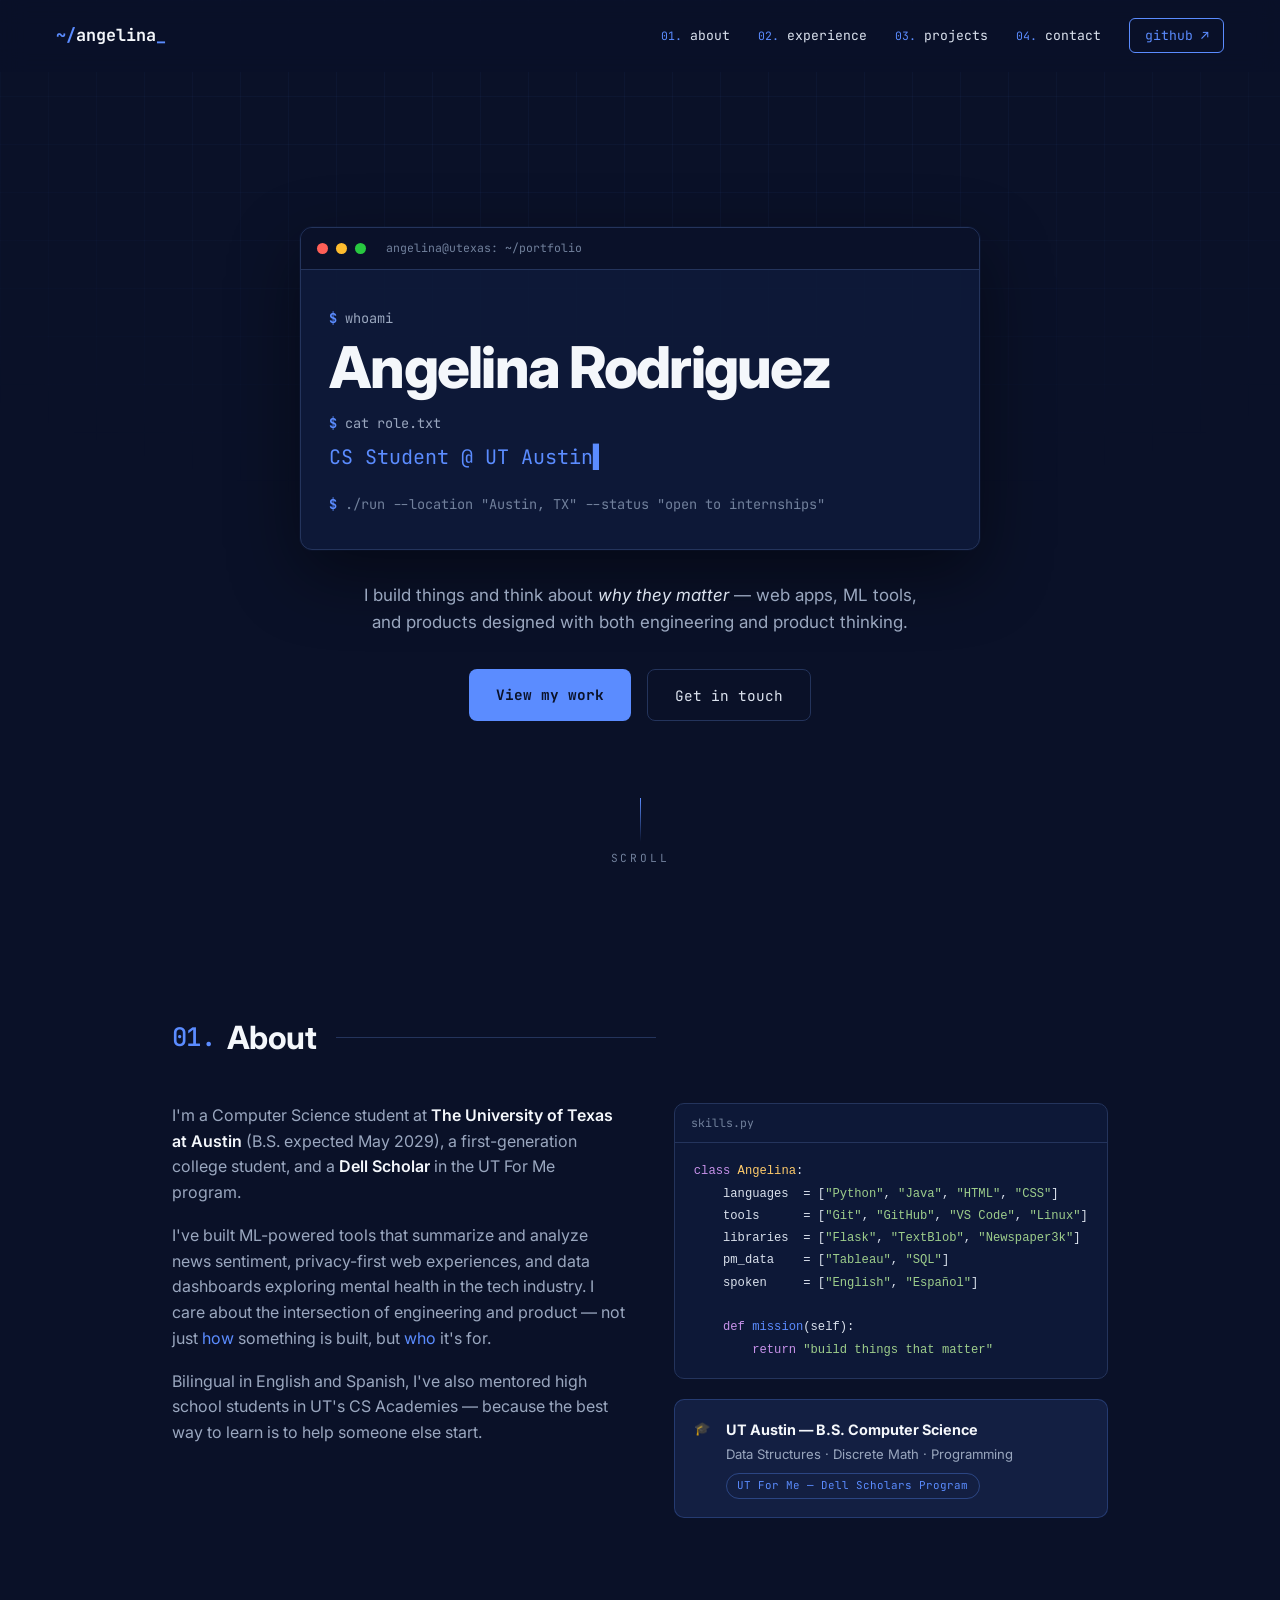
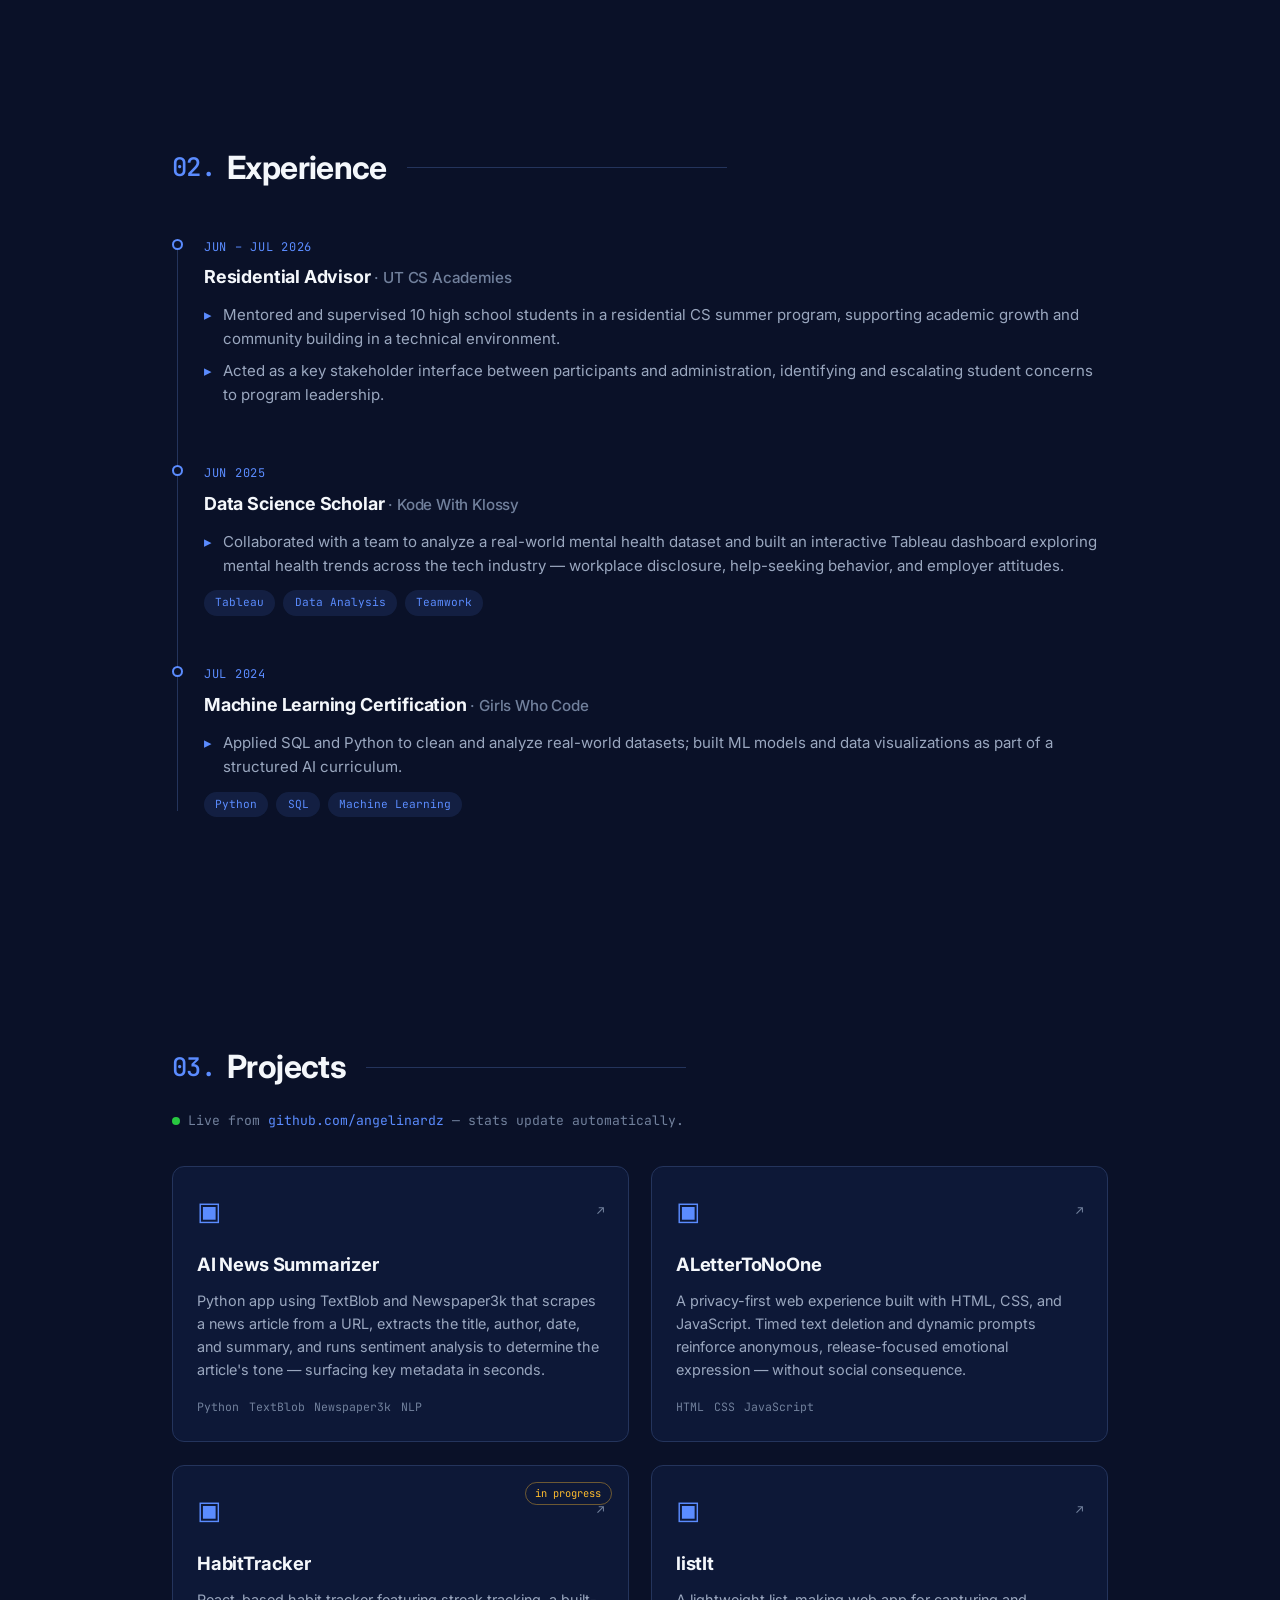
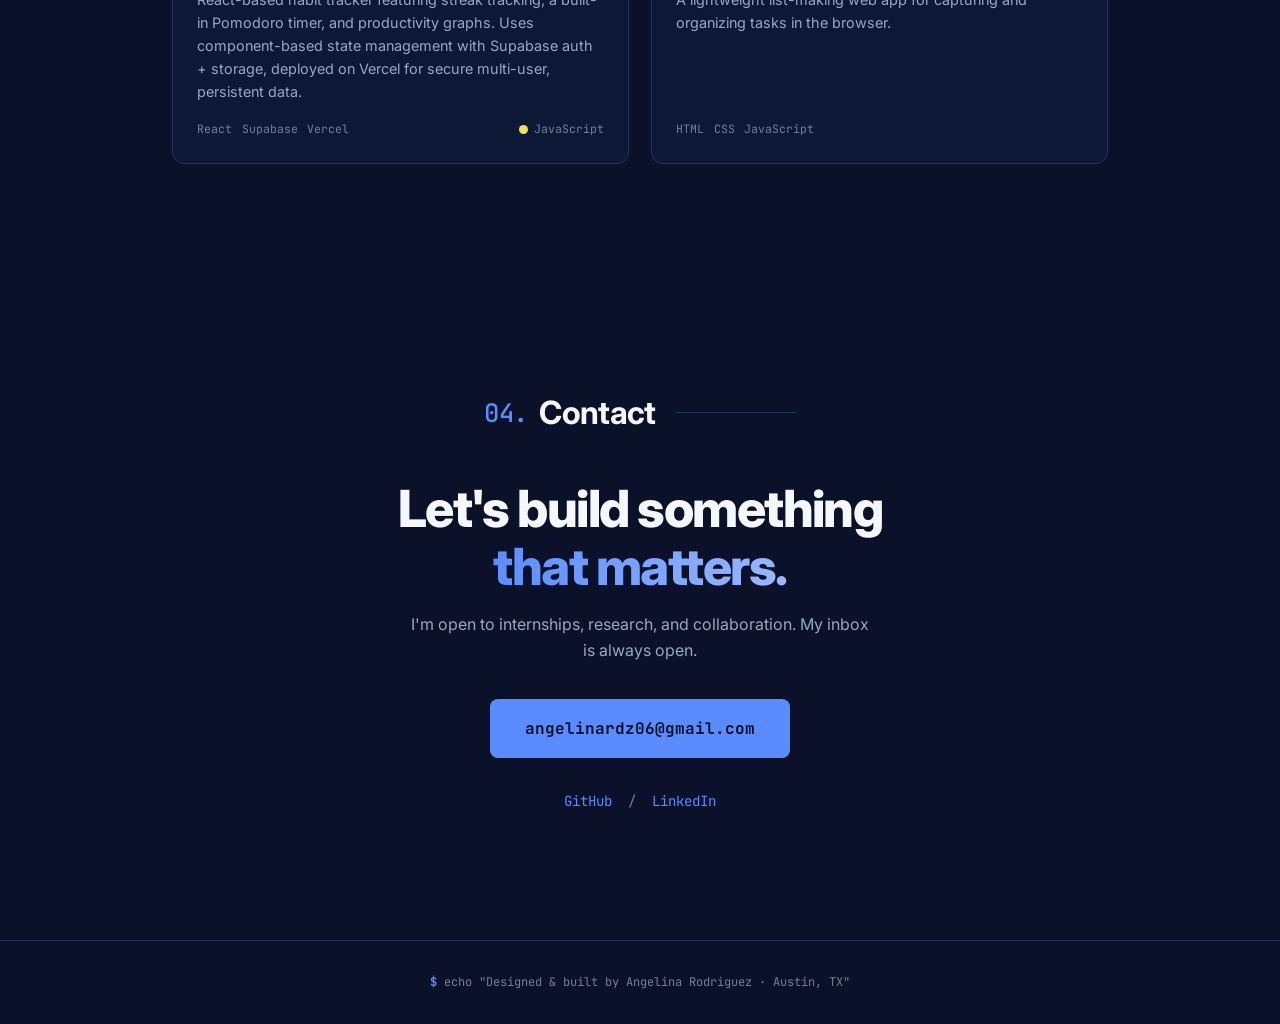
==== index.html @ 2f43e0c1 "first commit: personal portfolio site Co-Authored-By: Claude Fable 5 <noreply@anthropic.com>" ====
<!DOCTYPE html>
<html lang="en">
<head>
  <meta charset="UTF-8" />
  <meta name="viewport" content="width=device-width, initial-scale=1.0" />
  <title>Angelina Rodriguez — Computer Science @ UT Austin</title>
  <meta name="description" content="Portfolio of Angelina Rodriguez, Computer Science student at The University of Texas at Austin. Builder of web apps and ML tools." />
  <link rel="preconnect" href="https://fonts.googleapis.com" />
  <link rel="preconnect" href="https://fonts.gstatic.com" crossorigin />
  <link href="https://fonts.googleapis.com/css2?family=Inter:wght@400;500;600;700;800&family=JetBrains+Mono:ital,wght@0,400;0,500;0,700;1,400&display=swap" rel="stylesheet" />
  <link rel="stylesheet" href="styles.css" />
</head>
<body>
  <div class="grid-bg" aria-hidden="true"></div>
  <div class="cursor-glow" aria-hidden="true"></div>

  <!-- ============ NAV ============ -->
  <header class="nav" id="nav">
    <a class="nav__logo" href="#top">
      <span class="nav__prompt">~/</span>angelina<span class="nav__cursor">_</span>
    </a>
    <nav class="nav__links" aria-label="Main navigation">
      <a href="#about"><span class="nav__num">01.</span> about</a>
      <a href="#experience"><span class="nav__num">02.</span> experience</a>
      <a href="#projects"><span class="nav__num">03.</span> projects</a>
      <a href="#contact"><span class="nav__num">04.</span> contact</a>
      <a class="nav__resume" href="https://github.com/angelinardz" target="_blank" rel="noopener">github ↗</a>
    </nav>
  </header>

  <main id="top">
    <!-- ============ HERO ============ -->
    <section class="hero">
      <div class="hero__terminal reveal">
        <div class="terminal__bar">
          <span class="dot dot--r"></span><span class="dot dot--y"></span><span class="dot dot--g"></span>
          <span class="terminal__title">angelina@utexas: ~/portfolio</span>
        </div>
        <div class="terminal__body">
          <p class="terminal__line"><span class="t-prompt">$</span> whoami</p>
          <h1 class="hero__name">Angelina Rodriguez</h1>
          <p class="terminal__line"><span class="t-prompt">$</span> cat role.txt</p>
          <p class="hero__role"><span id="typewriter"></span><span class="type-caret">▌</span></p>
          <p class="terminal__line terminal__line--dim"><span class="t-prompt">$</span> ./run --location "Austin, TX" --status "open to internships"</p>
        </div>
      </div>

      <p class="hero__tagline reveal">
        I build things and think about <em>why they matter</em> — web apps, ML tools,
        and products designed with both engineering and product thinking.
      </p>

      <div class="hero__cta reveal">
        <a class="btn btn--primary magnetic" href="#projects">View my work</a>
        <a class="btn btn--ghost magnetic" href="mailto:angelinardz06@gmail.com">Get in touch</a>
      </div>

      <a class="hero__scroll" href="#about" aria-label="Scroll to about section">
        <span class="hero__scroll-line"></span>
        <span class="hero__scroll-text">scroll</span>
      </a>
    </section>

    <!-- ============ ABOUT ============ -->
    <section class="section" id="about">
      <h2 class="section__title reveal"><span class="section__num">01.</span> About</h2>
      <div class="about">
        <div class="about__text reveal">
          <p>
            I'm a Computer Science student at <strong>The University of Texas at Austin</strong>
            (B.S. expected May 2029), a first-generation college student, and a
            <strong>Dell Scholar</strong> in the UT For Me program.
          </p>
          <p>
            I've built ML-powered tools that summarize and analyze news sentiment, privacy-first
            web experiences, and data dashboards exploring mental health in the tech industry.
            I care about the intersection of engineering and product — not just <em>how</em>
            something is built, but <em>who</em> it's for.
          </p>
          <p>
            Bilingual in English and Spanish, I've also mentored high school students in
            UT's CS Academies — because the best way to learn is to help someone else start.
          </p>
        </div>
        <div class="about__panel reveal">
          <div class="code-card">
            <div class="code-card__header">skills.py</div>
            <pre class="code-card__body"><code><span class="c-kw">class</span> <span class="c-cls">Angelina</span>:
    languages  = [<span class="c-str">"Python"</span>, <span class="c-str">"Java"</span>, <span class="c-str">"HTML"</span>, <span class="c-str">"CSS"</span>]
    tools      = [<span class="c-str">"Git"</span>, <span class="c-str">"GitHub"</span>, <span class="c-str">"VS Code"</span>, <span class="c-str">"Linux"</span>]
    libraries  = [<span class="c-str">"Flask"</span>, <span class="c-str">"TextBlob"</span>, <span class="c-str">"Newspaper3k"</span>]
    pm_data    = [<span class="c-str">"Tableau"</span>, <span class="c-str">"SQL"</span>]
    spoken     = [<span class="c-str">"English"</span>, <span class="c-str">"Español"</span>]

    <span class="c-kw">def</span> <span class="c-fn">mission</span>(self):
        <span class="c-kw">return</span> <span class="c-str">"build things that matter"</span></code></pre>
          </div>
          <div class="edu-card">
            <span class="edu-card__icon">🎓</span>
            <div>
              <strong>UT Austin — B.S. Computer Science</strong>
              <span>Data Structures · Discrete Math · Programming</span>
              <span class="edu-card__badge">UT For Me — Dell Scholars Program</span>
            </div>
          </div>
        </div>
      </div>
    </section>

    <!-- ============ EXPERIENCE ============ -->
    <section class="section" id="experience">
      <h2 class="section__title reveal"><span class="section__num">02.</span> Experience</h2>
      <div class="timeline">
        <article class="timeline__item reveal">
          <div class="timeline__marker"></div>
          <div class="timeline__content">
            <span class="timeline__date">Jun – Jul 2026</span>
            <h3>Residential Advisor <span class="timeline__org">· UT CS Academies</span></h3>
            <ul>
              <li>Mentored and supervised 10 high school students in a residential CS summer program, supporting academic growth and community building in a technical environment.</li>
              <li>Acted as a key stakeholder interface between participants and administration, identifying and escalating student concerns to program leadership.</li>
            </ul>
          </div>
        </article>
        <article class="timeline__item reveal">
          <div class="timeline__marker"></div>
          <div class="timeline__content">
            <span class="timeline__date">Jun 2025</span>
            <h3>Data Science Scholar <span class="timeline__org">· Kode With Klossy</span></h3>
            <ul>
              <li>Collaborated with a team to analyze a real-world mental health dataset and built an interactive Tableau dashboard exploring mental health trends across the tech industry — workplace disclosure, help-seeking behavior, and employer attitudes.</li>
            </ul>
            <div class="timeline__tags"><span>Tableau</span><span>Data Analysis</span><span>Teamwork</span></div>
          </div>
        </article>
        <article class="timeline__item reveal">
          <div class="timeline__marker"></div>
          <div class="timeline__content">
            <span class="timeline__date">Jul 2024</span>
            <h3>Machine Learning Certification <span class="timeline__org">· Girls Who Code</span></h3>
            <ul>
              <li>Applied SQL and Python to clean and analyze real-world datasets; built ML models and data visualizations as part of a structured AI curriculum.</li>
            </ul>
            <div class="timeline__tags"><span>Python</span><span>SQL</span><span>Machine Learning</span></div>
          </div>
        </article>
      </div>
    </section>

    <!-- ============ PROJECTS ============ -->
    <section class="section" id="projects">
      <h2 class="section__title reveal"><span class="section__num">03.</span> Projects</h2>
      <p class="section__sub reveal">
        <span class="live-dot"></span> Live from <a href="https://github.com/angelinardz" target="_blank" rel="noopener">github.com/angelinardz</a> — stats update automatically.
      </p>
      <div class="projects" id="projects-grid">
        <!-- Cards rendered by script.js; static fallback below -->
        <noscript>
          <p>Enable JavaScript to see live GitHub project data, or visit
            <a href="https://github.com/angelinardz">github.com/angelinardz</a>.</p>
        </noscript>
      </div>
    </section>

    <!-- ============ CONTACT ============ -->
    <section class="section section--contact" id="contact">
      <h2 class="section__title reveal"><span class="section__num">04.</span> Contact</h2>
      <div class="contact reveal">
        <p class="contact__big">Let's build something<br /><span class="contact__accent">that matters.</span></p>
        <p class="contact__sub">I'm open to internships, research, and collaboration. My inbox is always open.</p>
        <a class="btn btn--primary btn--lg magnetic" href="mailto:angelinardz06@gmail.com">angelinardz06@gmail.com</a>
        <div class="contact__links">
          <a href="https://github.com/angelinardz" target="_blank" rel="noopener">GitHub</a>
          <span>/</span>
          <a href="https://www.linkedin.com/in/angelinamrodriguez" target="_blank" rel="noopener">LinkedIn</a>
        </div>
      </div>
    </section>
  </main>

  <footer class="footer">
    <p><span class="t-prompt">$</span> echo "Designed & built by Angelina Rodriguez · Austin, TX"</p>
  </footer>

  <script src="script.js"></script>
</body>
</html>
---- styles.css ----
/* ============================================================
   Angelina Rodriguez — Portfolio
   Palette: navy / gray / white, minimalist tech
   ============================================================ */

:root {
  --navy-950: #0a1128;
  --navy-900: #0f1a3a;
  --navy-800: #16234d;
  --navy-700: #1f2f63;
  --navy-line: #24345c;
  --accent: #5b8cff;
  --accent-soft: rgba(91, 140, 255, 0.12);
  --white: #f4f7fb;
  --gray-100: #dbe2ee;
  --gray-400: #9aa7bf;
  --gray-500: #71809c;
  --mono: "JetBrains Mono", ui-monospace, monospace;
  --sans: "Inter", system-ui, -apple-system, sans-serif;
  --ease-out: cubic-bezier(0.22, 1, 0.36, 1);
}

* { margin: 0; padding: 0; box-sizing: border-box; }

html { scroll-behavior: smooth; }

body {
  background: var(--navy-950);
  color: var(--gray-100);
  font-family: var(--sans);
  line-height: 1.6;
  overflow-x: hidden;
}

::selection { background: var(--accent); color: var(--navy-950); }

a { color: var(--accent); text-decoration: none; }
a:hover { text-decoration: underline; text-underline-offset: 3px; }

/* ---------- ambient background ---------- */
.grid-bg {
  position: fixed;
  inset: 0;
  background-image:
    linear-gradient(rgba(91, 140, 255, 0.045) 1px, transparent 1px),
    linear-gradient(90deg, rgba(91, 140, 255, 0.045) 1px, transparent 1px);
  background-size: 48px 48px;
  mask-image: radial-gradient(ellipse 80% 60% at 50% 0%, black 40%, transparent 100%);
  pointer-events: none;
  z-index: 0;
}

.cursor-glow {
  position: fixed;
  width: 500px;
  height: 500px;
  border-radius: 50%;
  background: radial-gradient(circle, rgba(91, 140, 255, 0.08), transparent 65%);
  transform: translate(-50%, -50%);
  pointer-events: none;
  z-index: 1;
  transition: opacity 0.4s;
  opacity: 0;
}

main, .nav, .footer { position: relative; z-index: 2; }

/* ---------- nav ---------- */
.nav {
  position: fixed;
  top: 0; left: 0; right: 0;
  display: flex;
  justify-content: space-between;
  align-items: center;
  padding: 1.1rem clamp(1.25rem, 5vw, 3.5rem);
  background: rgba(10, 17, 40, 0.75);
  backdrop-filter: blur(12px);
  -webkit-backdrop-filter: blur(12px);
  border-bottom: 1px solid transparent;
  transition: border-color 0.3s, transform 0.4s var(--ease-out);
  z-index: 10;
}

.nav--scrolled { border-bottom-color: var(--navy-line); }
.nav--hidden { transform: translateY(-100%); }

.nav__logo {
  font-family: var(--mono);
  font-weight: 700;
  font-size: 1.05rem;
  color: var(--white);
}
.nav__logo:hover { text-decoration: none; }
.nav__prompt { color: var(--accent); }
.nav__cursor { color: var(--accent); animation: blink 1.1s steps(1) infinite; }

@keyframes blink { 50% { opacity: 0; } }

.nav__links {
  display: flex;
  gap: 1.75rem;
  align-items: center;
  font-family: var(--mono);
  font-size: 0.82rem;
}
.nav__links a { color: var(--gray-100); transition: color 0.2s; }
.nav__links a:hover { color: var(--accent); text-decoration: none; }
.nav__num { color: var(--accent); font-size: 0.72rem; }

.nav__resume {
  border: 1px solid var(--accent);
  border-radius: 6px;
  padding: 0.4rem 0.9rem;
  color: var(--accent) !important;
  transition: background 0.2s;
}
.nav__resume:hover { background: var(--accent-soft); }

/* ---------- hero ---------- */
.hero {
  min-height: 100svh;
  display: flex;
  flex-direction: column;
  justify-content: center;
  align-items: center;
  text-align: center;
  padding: 7rem clamp(1.25rem, 5vw, 3rem) 4rem;
  gap: 2rem;
  position: relative;
}

.hero__terminal {
  width: min(680px, 100%);
  background: rgba(15, 26, 58, 0.85);
  border: 1px solid var(--navy-line);
  border-radius: 12px;
  box-shadow: 0 24px 70px rgba(0, 0, 0, 0.45), 0 0 0 1px rgba(91, 140, 255, 0.05);
  text-align: left;
  overflow: hidden;
}

.terminal__bar {
  display: flex;
  align-items: center;
  gap: 0.5rem;
  padding: 0.7rem 1rem;
  background: rgba(10, 17, 40, 0.9);
  border-bottom: 1px solid var(--navy-line);
}
.dot { width: 11px; height: 11px; border-radius: 50%; }
.dot--r { background: #ff5f57; }
.dot--y { background: #febc2e; }
.dot--g { background: #28c840; }
.terminal__title {
  margin-left: 0.75rem;
  font-family: var(--mono);
  font-size: 0.72rem;
  color: var(--gray-500);
}

.terminal__body { padding: 1.5rem 1.75rem 1.75rem; }
.terminal__line {
  font-family: var(--mono);
  font-size: 0.85rem;
  color: var(--gray-400);
  margin: 0.9rem 0 0.35rem;
}
.terminal__line--dim { color: var(--gray-500); margin-top: 1.2rem; }
.t-prompt { color: var(--accent); font-weight: 700; }

.hero__name {
  font-size: clamp(2.2rem, 6vw, 3.6rem);
  font-weight: 800;
  letter-spacing: -0.03em;
  color: var(--white);
  line-height: 1.1;
}

.hero__role {
  font-family: var(--mono);
  font-size: clamp(1rem, 2.5vw, 1.25rem);
  color: var(--accent);
  min-height: 1.7em;
}
.type-caret { animation: blink 0.9s steps(1) infinite; color: var(--accent); }

.hero__tagline {
  max-width: 560px;
  color: var(--gray-400);
  font-size: 1.06rem;
}
.hero__tagline em { color: var(--gray-100); font-style: italic; }

.hero__cta { display: flex; gap: 1rem; flex-wrap: wrap; justify-content: center; }

.btn {
  display: inline-block;
  font-family: var(--mono);
  font-size: 0.9rem;
  padding: 0.85rem 1.7rem;
  border-radius: 8px;
  transition: transform 0.25s var(--ease-out), box-shadow 0.25s, background 0.2s;
  will-change: transform;
}
.btn:hover { text-decoration: none; }

.btn--primary {
  background: var(--accent);
  color: var(--navy-950);
  font-weight: 700;
}
.btn--primary:hover { box-shadow: 0 8px 30px rgba(91, 140, 255, 0.35); }

.btn--ghost {
  border: 1px solid var(--navy-line);
  color: var(--gray-100);
}
.btn--ghost:hover { border-color: var(--accent); color: var(--accent); }

.btn--lg { padding: 1.05rem 2.2rem; font-size: 1rem; }

.hero__scroll {
  position: absolute;
  bottom: 2rem;
  display: flex;
  flex-direction: column;
  align-items: center;
  gap: 0.5rem;
}
.hero__scroll:hover { text-decoration: none; }
.hero__scroll-line {
  width: 1px;
  height: 44px;
  background: linear-gradient(var(--accent), transparent);
  animation: scrollPulse 2s var(--ease-out) infinite;
}
.hero__scroll-text {
  font-family: var(--mono);
  font-size: 0.7rem;
  color: var(--gray-500);
  letter-spacing: 0.25em;
  text-transform: uppercase;
}

@keyframes scrollPulse {
  0% { transform: scaleY(0); transform-origin: top; }
  50% { transform: scaleY(1); transform-origin: top; }
  51% { transform-origin: bottom; }
  100% { transform: scaleY(0); transform-origin: bottom; }
}

/* ---------- sections ---------- */
.section {
  max-width: 1000px;
  margin: 0 auto;
  padding: clamp(4rem, 10vw, 7rem) clamp(1.25rem, 5vw, 2rem);
}

.section__title {
  display: flex;
  align-items: center;
  gap: 0.75rem;
  font-size: clamp(1.5rem, 4vw, 2rem);
  font-weight: 700;
  color: var(--white);
  letter-spacing: -0.02em;
  margin-bottom: 2.5rem;
  white-space: nowrap;
}
.section__num {
  font-family: var(--mono);
  font-size: 0.8em;
  font-weight: 500;
  color: var(--accent);
}
.section__title::after {
  content: "";
  height: 1px;
  width: 100%;
  max-width: 320px;
  background: var(--navy-line);
  margin-left: 0.5rem;
}

.section__sub {
  font-family: var(--mono);
  font-size: 0.82rem;
  color: var(--gray-500);
  margin: -1.4rem 0 2.2rem;
  display: flex;
  align-items: center;
  gap: 0.5rem;
}

.live-dot {
  width: 8px; height: 8px;
  border-radius: 50%;
  background: #28c840;
  box-shadow: 0 0 0 0 rgba(40, 200, 64, 0.5);
  animation: ping 2s infinite;
}
@keyframes ping {
  0% { box-shadow: 0 0 0 0 rgba(40, 200, 64, 0.45); }
  70% { box-shadow: 0 0 0 9px rgba(40, 200, 64, 0); }
  100% { box-shadow: 0 0 0 0 rgba(40, 200, 64, 0); }
}

/* ---------- about ---------- */
.about {
  display: grid;
  grid-template-columns: 1.1fr 1fr;
  gap: 3rem;
  align-items: start;
}

.about__text p { margin-bottom: 1.1rem; color: var(--gray-400); }
.about__text strong { color: var(--white); font-weight: 600; }
.about__text em { color: var(--accent); font-style: normal; }

.code-card {
  background: rgba(15, 26, 58, 0.85);
  border: 1px solid var(--navy-line);
  border-radius: 10px;
  overflow: hidden;
  transition: transform 0.4s var(--ease-out), border-color 0.3s;
}
.code-card:hover { transform: translateY(-4px); border-color: rgba(91, 140, 255, 0.4); }

.code-card__header {
  font-family: var(--mono);
  font-size: 0.72rem;
  color: var(--gray-500);
  padding: 0.6rem 1rem;
  border-bottom: 1px solid var(--navy-line);
}
.code-card__body {
  padding: 1.1rem 1.2rem;
  font-family: var(--mono);
  font-size: 0.76rem;
  line-height: 1.75;
  color: var(--gray-100);
  overflow-x: auto;
}
.c-kw { color: #c792ea; }
.c-cls { color: #ffcb6b; }
.c-fn { color: var(--accent); }
.c-str { color: #9ece8c; }

.edu-card {
  margin-top: 1.25rem;
  display: flex;
  gap: 1rem;
  align-items: flex-start;
  background: var(--accent-soft);
  border: 1px solid rgba(91, 140, 255, 0.25);
  border-radius: 10px;
  padding: 1.1rem 1.2rem;
  font-size: 0.9rem;
}
.edu-card__icon { font-size: 1.4rem; }
.edu-card strong { display: block; color: var(--white); margin-bottom: 0.2rem; }
.edu-card span { display: block; color: var(--gray-400); font-size: 0.82rem; }
.edu-card__badge {
  display: inline-block !important;
  margin-top: 0.5rem;
  font-family: var(--mono);
  font-size: 0.68rem !important;
  color: var(--accent) !important;
  border: 1px solid rgba(91, 140, 255, 0.35);
  border-radius: 99px;
  padding: 0.2rem 0.65rem;
}

/* ---------- timeline ---------- */
.timeline {
  position: relative;
  padding-left: 2rem;
}
.timeline::before {
  content: "";
  position: absolute;
  left: 5px;
  top: 6px;
  bottom: 6px;
  width: 1px;
  background: var(--navy-line);
}

.timeline__item { position: relative; padding-bottom: 2.75rem; }
.timeline__item:last-child { padding-bottom: 0; }

.timeline__marker {
  position: absolute;
  left: -2rem;
  top: 6px;
  width: 11px;
  height: 11px;
  border-radius: 50%;
  background: var(--navy-950);
  border: 2px solid var(--accent);
  transition: box-shadow 0.3s;
}
.timeline__item:hover .timeline__marker {
  box-shadow: 0 0 0 5px var(--accent-soft);
}

.timeline__date {
  font-family: var(--mono);
  font-size: 0.75rem;
  color: var(--accent);
  letter-spacing: 0.06em;
  text-transform: uppercase;
}
.timeline__content h3 {
  color: var(--white);
  font-size: 1.12rem;
  margin: 0.3rem 0 0.7rem;
  letter-spacing: -0.01em;
}
.timeline__org { color: var(--gray-500); font-weight: 500; font-size: 0.95rem; }

.timeline__content ul { list-style: none; }
.timeline__content li {
  color: var(--gray-400);
  font-size: 0.94rem;
  padding-left: 1.2rem;
  position: relative;
  margin-bottom: 0.5rem;
}
.timeline__content li::before {
  content: "▸";
  position: absolute;
  left: 0;
  color: var(--accent);
}

.timeline__tags { display: flex; gap: 0.5rem; flex-wrap: wrap; margin-top: 0.8rem; }
.timeline__tags span {
  font-family: var(--mono);
  font-size: 0.7rem;
  color: var(--accent);
  background: var(--accent-soft);
  border-radius: 99px;
  padding: 0.25rem 0.7rem;
}

/* ---------- projects ---------- */
.projects {
  display: grid;
  grid-template-columns: repeat(auto-fill, minmax(300px, 1fr));
  gap: 1.4rem;
}

.project-card {
  display: flex;
  flex-direction: column;
  background: rgba(15, 26, 58, 0.85);
  border: 1px solid var(--navy-line);
  border-radius: 12px;
  padding: 1.5rem;
  color: inherit;
  transition: border-color 0.3s, box-shadow 0.3s;
  transform-style: preserve-3d;
  will-change: transform;
  position: relative;
}
.project-card:hover {
  text-decoration: none;
  border-color: rgba(91, 140, 255, 0.5);
  box-shadow: 0 18px 45px rgba(0, 0, 0, 0.35);
}

.project-card__top {
  display: flex;
  justify-content: space-between;
  align-items: center;
  margin-bottom: 1.1rem;
}
.project-card__folder { font-size: 1.6rem; color: var(--accent); }
.project-card__links {
  font-family: var(--mono);
  font-size: 0.78rem;
  color: var(--gray-500);
  display: flex;
  gap: 0.9rem;
  align-items: center;
}
.project-card__links .gh-stat { display: inline-flex; gap: 0.3rem; align-items: center; }

.project-card h3 {
  color: var(--white);
  font-size: 1.15rem;
  letter-spacing: -0.01em;
  margin-bottom: 0.6rem;
  transition: color 0.2s;
}
.project-card:hover h3 { color: var(--accent); }

.project-card p {
  color: var(--gray-400);
  font-size: 0.9rem;
  flex-grow: 1;
  margin-bottom: 1.1rem;
}

.project-card__meta {
  display: flex;
  justify-content: space-between;
  align-items: center;
  font-family: var(--mono);
  font-size: 0.72rem;
  color: var(--gray-500);
}
.project-card__tags { display: flex; gap: 0.6rem; flex-wrap: wrap; }
.project-card__lang { display: inline-flex; align-items: center; gap: 0.35rem; }
.lang-dot { width: 9px; height: 9px; border-radius: 50%; display: inline-block; }

.project-card__wip {
  position: absolute;
  top: 1rem;
  right: 1rem;
  font-family: var(--mono);
  font-size: 0.65rem;
  color: #febc2e;
  border: 1px solid rgba(254, 188, 46, 0.4);
  border-radius: 99px;
  padding: 0.15rem 0.6rem;
}

.projects__error {
  grid-column: 1 / -1;
  font-family: var(--mono);
  font-size: 0.85rem;
  color: var(--gray-500);
  border: 1px dashed var(--navy-line);
  border-radius: 10px;
  padding: 2rem;
  text-align: center;
}

/* ---------- contact ---------- */
.section--contact { text-align: center; padding-bottom: 8rem; }
.section--contact .section__title { justify-content: center; }
.section--contact .section__title::after { max-width: 120px; }

.contact__big {
  font-size: clamp(2rem, 6vw, 3.2rem);
  font-weight: 800;
  color: var(--white);
  letter-spacing: -0.03em;
  line-height: 1.15;
  margin-bottom: 1rem;
}
.contact__accent {
  background: linear-gradient(100deg, var(--accent), #9ab8ff);
  -webkit-background-clip: text;
  background-clip: text;
  color: transparent;
}
.contact__sub {
  color: var(--gray-400);
  max-width: 460px;
  margin: 0 auto 2.2rem;
}
.contact__links {
  margin-top: 2rem;
  font-family: var(--mono);
  font-size: 0.88rem;
  display: flex;
  gap: 1rem;
  justify-content: center;
  color: var(--gray-500);
}

/* ---------- footer ---------- */
.footer {
  text-align: center;
  padding: 2rem 1rem 2.5rem;
  font-family: var(--mono);
  font-size: 0.75rem;
  color: var(--gray-500);
  border-top: 1px solid var(--navy-line);
}

/* ---------- reveal animation ---------- */
.reveal {
  opacity: 0;
  transform: translateY(28px);
  transition: opacity 0.7s var(--ease-out), transform 0.7s var(--ease-out);
}
.reveal.is-visible {
  opacity: 1;
  transform: translateY(0);
}

/* ---------- responsive ---------- */
@media (max-width: 820px) {
  .nav__links a:not(.nav__resume) { display: none; }
  .about { grid-template-columns: 1fr; }
  .section__title::after { max-width: 120px; }
}

@media (prefers-reduced-motion: reduce) {
  html { scroll-behavior: auto; }
  .reveal { opacity: 1; transform: none; transition: none; }
  .nav__cursor, .type-caret, .hero__scroll-line, .live-dot { animation: none; }
  .project-card, .btn { transition: none; }
}
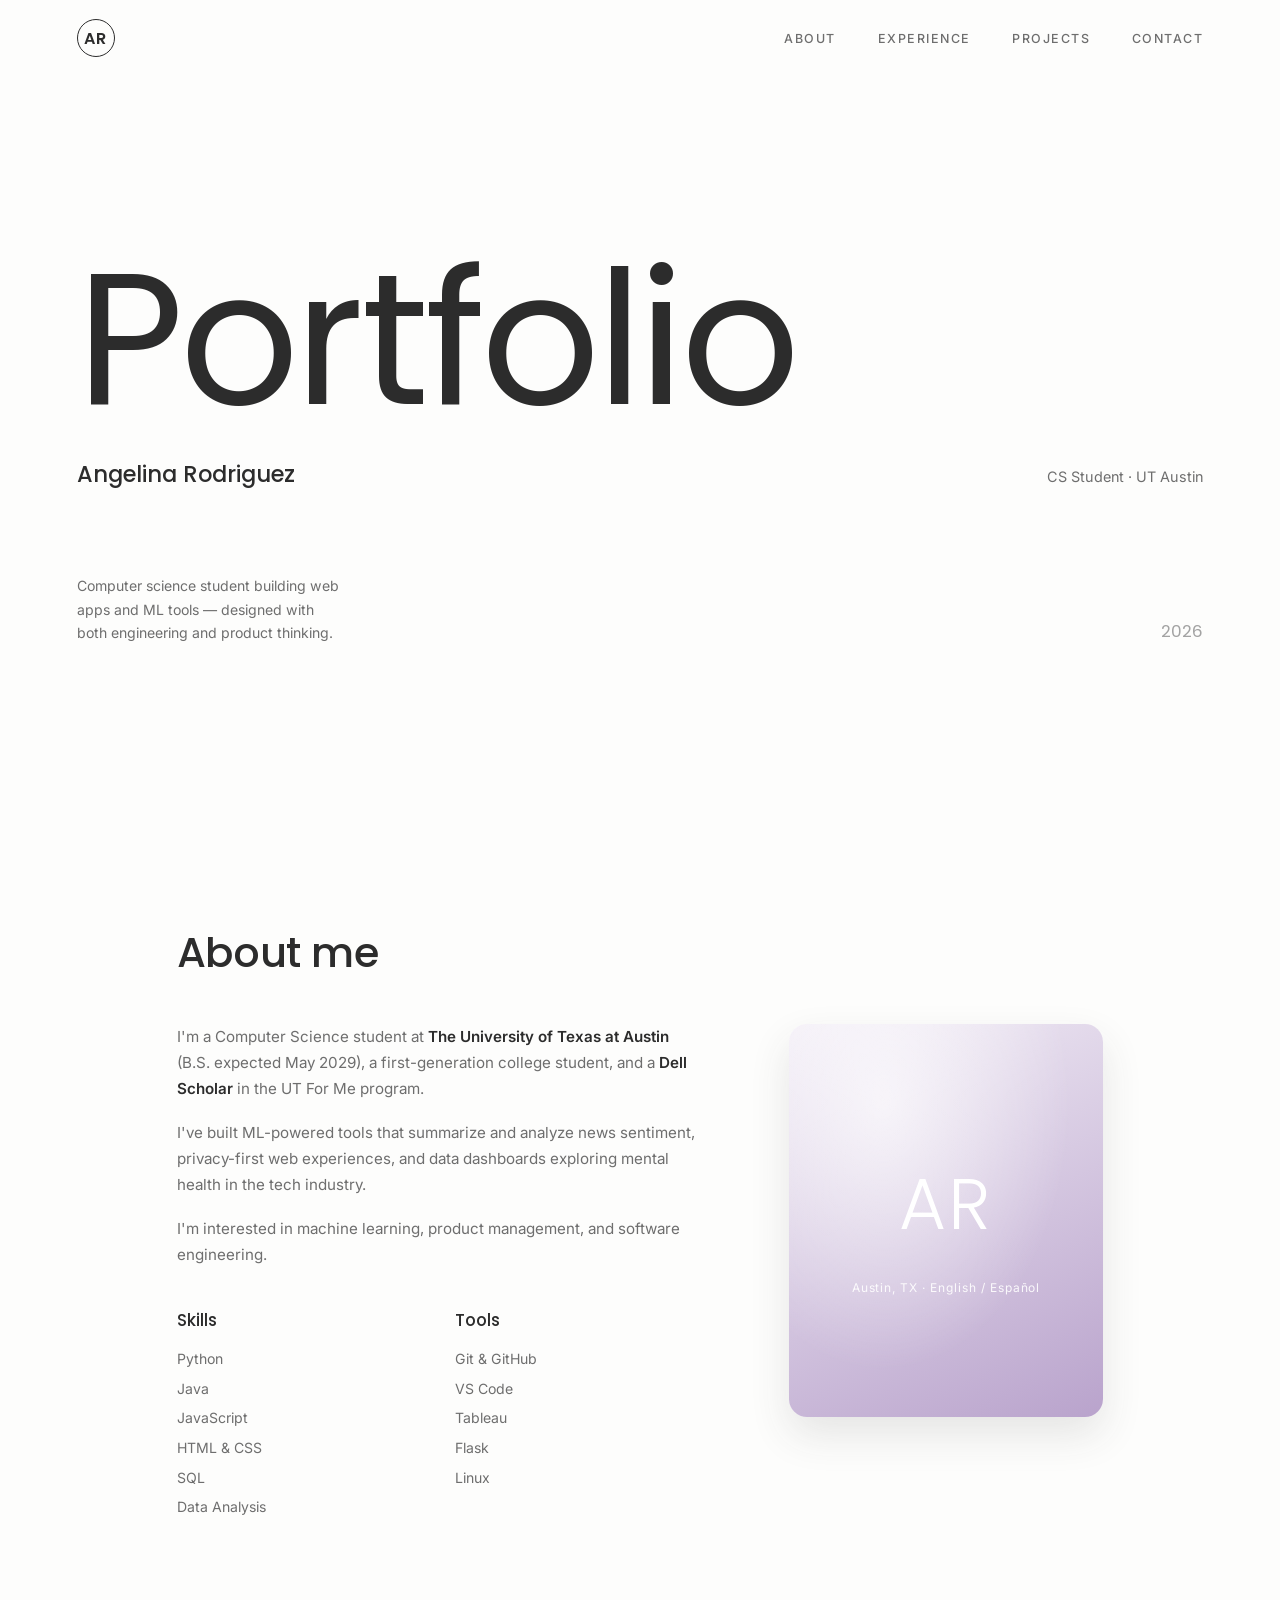
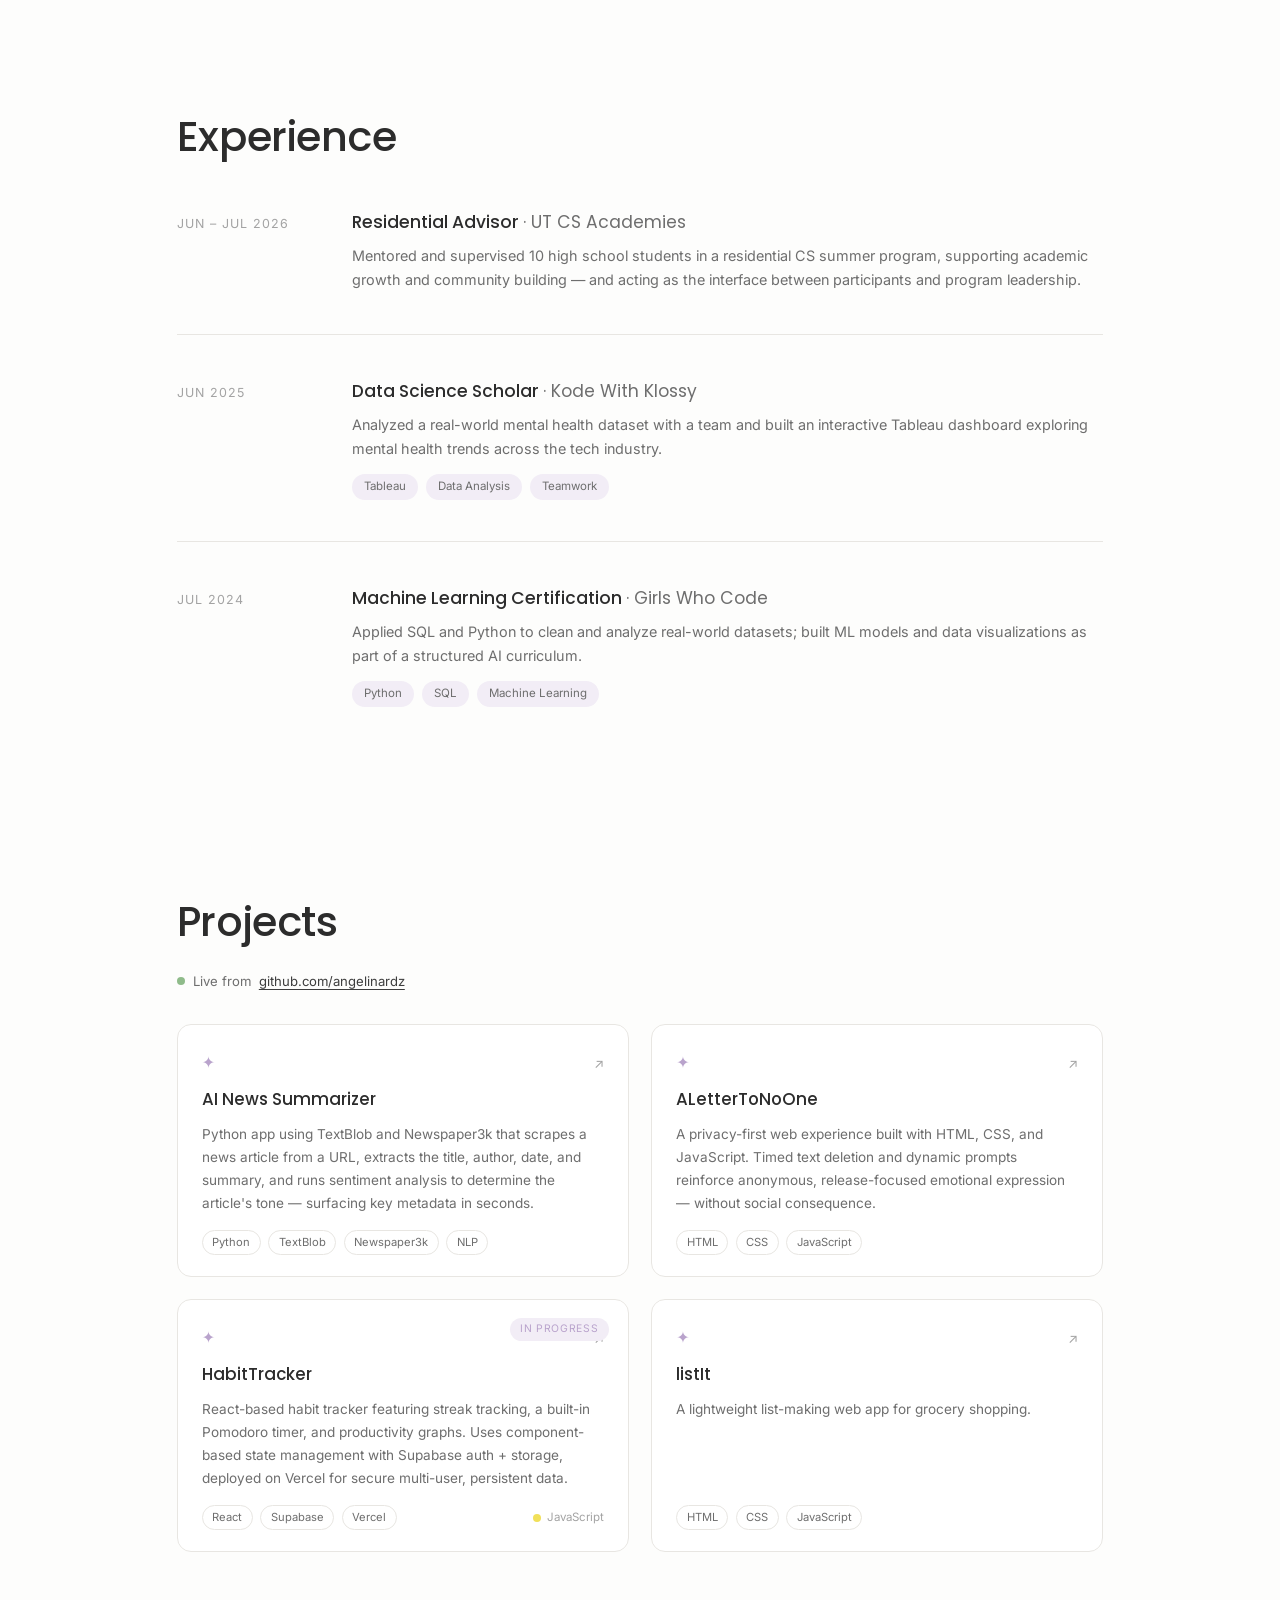
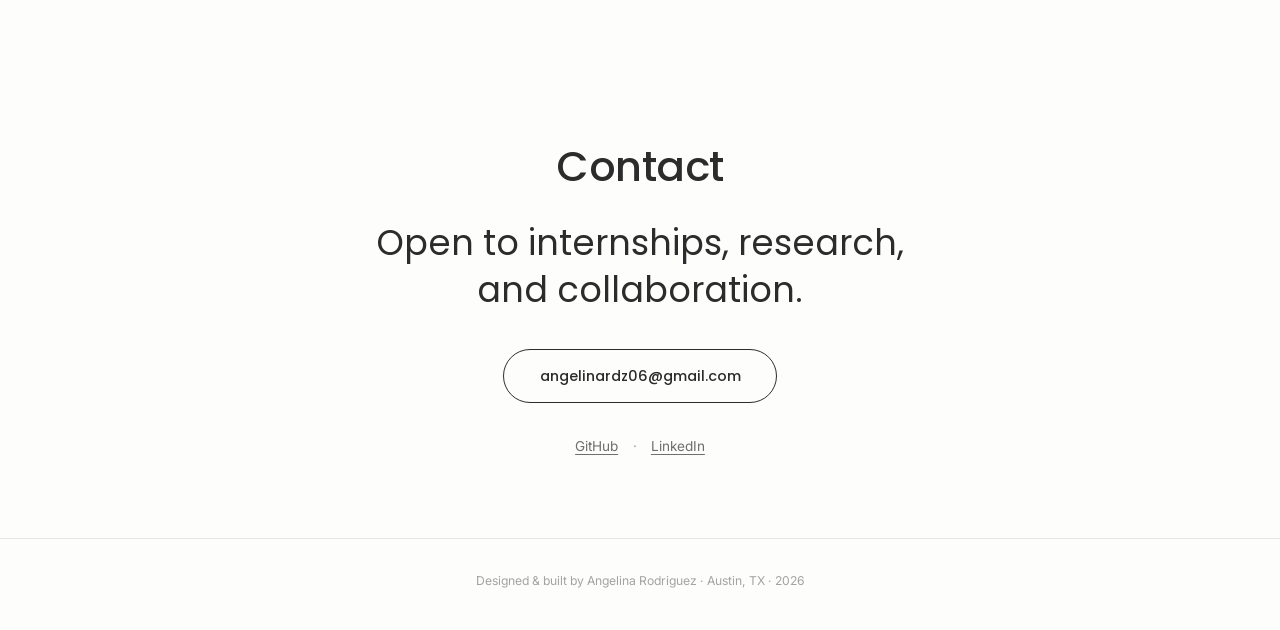
==== commit 54076144: "Redesign to minimal editorial style (white/warm-gray/lilac palette) Co-Authored-By: Claude Sonnet 5 " ====
--- a/index.html
+++ b/index.html
@@ -3,105 +3,82 @@
 <head>
   <meta charset="UTF-8" />
   <meta name="viewport" content="width=device-width, initial-scale=1.0" />
-  <title>Angelina Rodriguez — Computer Science @ UT Austin</title>
+  <title>Angelina Rodriguez — Portfolio</title>
   <meta name="description" content="Portfolio of Angelina Rodriguez, Computer Science student at The University of Texas at Austin. Builder of web apps and ML tools." />
   <link rel="preconnect" href="https://fonts.googleapis.com" />
   <link rel="preconnect" href="https://fonts.gstatic.com" crossorigin />
-  <link href="https://fonts.googleapis.com/css2?family=Inter:wght@400;500;600;700;800&family=JetBrains+Mono:ital,wght@0,400;0,500;0,700;1,400&display=swap" rel="stylesheet" />
+  <link href="https://fonts.googleapis.com/css2?family=Poppins:wght@300;400;500;600&family=Inter:wght@400;500;600&display=swap" rel="stylesheet" />
   <link rel="stylesheet" href="styles.css" />
 </head>
 <body>
-  <div class="grid-bg" aria-hidden="true"></div>
-  <div class="cursor-glow" aria-hidden="true"></div>
 
   <!-- ============ NAV ============ -->
   <header class="nav" id="nav">
-    <a class="nav__logo" href="#top">
-      <span class="nav__prompt">~/</span>angelina<span class="nav__cursor">_</span>
-    </a>
+    <a class="nav__logo" href="#top">AR</a>
     <nav class="nav__links" aria-label="Main navigation">
-      <a href="#about"><span class="nav__num">01.</span> about</a>
-      <a href="#experience"><span class="nav__num">02.</span> experience</a>
-      <a href="#projects"><span class="nav__num">03.</span> projects</a>
-      <a href="#contact"><span class="nav__num">04.</span> contact</a>
-      <a class="nav__resume" href="https://github.com/angelinardz" target="_blank" rel="noopener">github ↗</a>
+      <a href="#about">About</a>
+      <a href="#experience">Experience</a>
+      <a href="#projects">Projects</a>
+      <a href="#contact">Contact</a>
     </nav>
   </header>
 
   <main id="top">
     <!-- ============ HERO ============ -->
     <section class="hero">
-      <div class="hero__terminal reveal">
-        <div class="terminal__bar">
-          <span class="dot dot--r"></span><span class="dot dot--y"></span><span class="dot dot--g"></span>
-          <span class="terminal__title">angelina@utexas: ~/portfolio</span>
-        </div>
-        <div class="terminal__body">
-          <p class="terminal__line"><span class="t-prompt">$</span> whoami</p>
-          <h1 class="hero__name">Angelina Rodriguez</h1>
-          <p class="terminal__line"><span class="t-prompt">$</span> cat role.txt</p>
-          <p class="hero__role"><span id="typewriter"></span><span class="type-caret">▌</span></p>
-          <p class="terminal__line terminal__line--dim"><span class="t-prompt">$</span> ./run --location "Austin, TX" --status "open to internships"</p>
-        </div>
+      <h1 class="hero__word reveal">Portfolio</h1>
+      <div class="hero__meta reveal">
+        <span class="hero__name">Angelina Rodriguez</span>
+        <span class="hero__role">CS Student · UT Austin</span>
       </div>
-
-      <p class="hero__tagline reveal">
-        I build things and think about <em>why they matter</em> — web apps, ML tools,
-        and products designed with both engineering and product thinking.
-      </p>
-
-      <div class="hero__cta reveal">
-        <a class="btn btn--primary magnetic" href="#projects">View my work</a>
-        <a class="btn btn--ghost magnetic" href="mailto:angelinardz06@gmail.com">Get in touch</a>
+      <div class="hero__bottom reveal">
+        <p class="hero__bio">
+          Computer science student building web apps and
+          ML tools — designed with both engineering
+          and product thinking.
+        </p>
+        <span class="hero__year">2026</span>
       </div>
-
-      <a class="hero__scroll" href="#about" aria-label="Scroll to about section">
-        <span class="hero__scroll-line"></span>
-        <span class="hero__scroll-text">scroll</span>
-      </a>
     </section>
 
     <!-- ============ ABOUT ============ -->
     <section class="section" id="about">
-      <h2 class="section__title reveal"><span class="section__num">01.</span> About</h2>
-      <div class="about">
-        <div class="about__text reveal">
-          <p>
-            I'm a Computer Science student at <strong>The University of Texas at Austin</strong>
-            (B.S. expected May 2029), a first-generation college student, and a
-            <strong>Dell Scholar</strong> in the UT For Me program.
-          </p>
-          <p>
-            I've built ML-powered tools that summarize and analyze news sentiment, privacy-first
-            web experiences, and data dashboards exploring mental health in the tech industry.
-            I care about the intersection of engineering and product — not just <em>how</em>
-            something is built, but <em>who</em> it's for.
-          </p>
-          <p>
-            Bilingual in English and Spanish, I've also mentored high school students in
-            UT's CS Academies — because the best way to learn is to help someone else start.
-          </p>
+      <h2 class="section__title reveal">About me</h2>
+      <div class="about-cols">
+        <div class="about-text reveal">
+          <p>I'm a Computer Science student at <strong>The University of Texas at Austin</strong> (B.S. expected May 2029), a first-generation college student, and a <strong>Dell Scholar</strong> in the UT For Me program.</p>
+          <p>I've built ML-powered tools that summarize and analyze news sentiment, privacy-first web experiences, and data dashboards exploring mental health in the tech industry.</p>
+          <p>I'm interested in machine learning, product management, and software engineering.</p>
+
+          <div class="about-facts">
+            <div>
+              <h3>Skills</h3>
+              <ul>
+                <li>Python</li>
+                <li>Java</li>
+                <li>JavaScript</li>
+                <li>HTML &amp; CSS</li>
+                <li>SQL</li>
+                <li>Data Analysis</li>
+              </ul>
+            </div>
+            <div>
+              <h3>Tools</h3>
+              <ul>
+                <li>Git &amp; GitHub</li>
+                <li>VS Code</li>
+                <li>Tableau</li>
+                <li>Flask</li>
+                <li>Linux</li>
+              </ul>
+            </div>
+          </div>
         </div>
-        <div class="about__panel reveal">
-          <div class="code-card">
-            <div class="code-card__header">skills.py</div>
-            <pre class="code-card__body"><code><span class="c-kw">class</span> <span class="c-cls">Angelina</span>:
-    languages  = [<span class="c-str">"Python"</span>, <span class="c-str">"Java"</span>, <span class="c-str">"HTML"</span>, <span class="c-str">"CSS"</span>]
-    tools      = [<span class="c-str">"Git"</span>, <span class="c-str">"GitHub"</span>, <span class="c-str">"VS Code"</span>, <span class="c-str">"Linux"</span>]
-    libraries  = [<span class="c-str">"Flask"</span>, <span class="c-str">"TextBlob"</span>, <span class="c-str">"Newspaper3k"</span>]
-    pm_data    = [<span class="c-str">"Tableau"</span>, <span class="c-str">"SQL"</span>]
-    spoken     = [<span class="c-str">"English"</span>, <span class="c-str">"Español"</span>]
 
-    <span class="c-kw">def</span> <span class="c-fn">mission</span>(self):
-        <span class="c-kw">return</span> <span class="c-str">"build things that matter"</span></code></pre>
-          </div>
-          <div class="edu-card">
-            <span class="edu-card__icon">🎓</span>
-            <div>
-              <strong>UT Austin — B.S. Computer Science</strong>
-              <span>Data Structures · Discrete Math · Programming</span>
-              <span class="edu-card__badge">UT For Me — Dell Scholars Program</span>
-            </div>
+        <div class="about-visual reveal" aria-hidden="true">
+          <div class="about-card">
+            <span class="about-card__initials">AR</span>
+            <span class="about-card__caption">Austin, TX · English / Español</span>
           </div>
         </div>
       </div>
@@ -109,39 +86,29 @@
 
     <!-- ============ EXPERIENCE ============ -->
     <section class="section" id="experience">
-      <h2 class="section__title reveal"><span class="section__num">02.</span> Experience</h2>
-      <div class="timeline">
-        <article class="timeline__item reveal">
-          <div class="timeline__marker"></div>
-          <div class="timeline__content">
-            <span class="timeline__date">Jun – Jul 2026</span>
-            <h3>Residential Advisor <span class="timeline__org">· UT CS Academies</span></h3>
-            <ul>
-              <li>Mentored and supervised 10 high school students in a residential CS summer program, supporting academic growth and community building in a technical environment.</li>
-              <li>Acted as a key stakeholder interface between participants and administration, identifying and escalating student concerns to program leadership.</li>
-            </ul>
+      <h2 class="section__title reveal">Experience</h2>
+      <div class="exp-list">
+        <article class="exp-item reveal">
+          <span class="exp-date">Jun – Jul 2026</span>
+          <div>
+            <h3>Residential Advisor <span class="exp-org">· UT CS Academies</span></h3>
+            <p>Mentored and supervised 10 high school students in a residential CS summer program, supporting academic growth and community building — and acting as the interface between participants and program leadership.</p>
           </div>
         </article>
-        <article class="timeline__item reveal">
-          <div class="timeline__marker"></div>
-          <div class="timeline__content">
-            <span class="timeline__date">Jun 2025</span>
-            <h3>Data Science Scholar <span class="timeline__org">· Kode With Klossy</span></h3>
-            <ul>
-              <li>Collaborated with a team to analyze a real-world mental health dataset and built an interactive Tableau dashboard exploring mental health trends across the tech industry — workplace disclosure, help-seeking behavior, and employer attitudes.</li>
-            </ul>
-            <div class="timeline__tags"><span>Tableau</span><span>Data Analysis</span><span>Teamwork</span></div>
+        <article class="exp-item reveal">
+          <span class="exp-date">Jun 2025</span>
+          <div>
+            <h3>Data Science Scholar <span class="exp-org">· Kode With Klossy</span></h3>
+            <p>Analyzed a real-world mental health dataset with a team and built an interactive Tableau dashboard exploring mental health trends across the tech industry.</p>
+            <div class="exp-tags"><span>Tableau</span><span>Data Analysis</span><span>Teamwork</span></div>
           </div>
         </article>
-        <article class="timeline__item reveal">
-          <div class="timeline__marker"></div>
-          <div class="timeline__content">
-            <span class="timeline__date">Jul 2024</span>
-            <h3>Machine Learning Certification <span class="timeline__org">· Girls Who Code</span></h3>
-            <ul>
-              <li>Applied SQL and Python to clean and analyze real-world datasets; built ML models and data visualizations as part of a structured AI curriculum.</li>
-            </ul>
-            <div class="timeline__tags"><span>Python</span><span>SQL</span><span>Machine Learning</span></div>
+        <article class="exp-item reveal">
+          <span class="exp-date">Jul 2024</span>
+          <div>
+            <h3>Machine Learning Certification <span class="exp-org">· Girls Who Code</span></h3>
+            <p>Applied SQL and Python to clean and analyze real-world datasets; built ML models and data visualizations as part of a structured AI curriculum.</p>
+            <div class="exp-tags"><span>Python</span><span>SQL</span><span>Machine Learning</span></div>
           </div>
         </article>
       </div>
@@ -149,12 +116,12 @@
 
     <!-- ============ PROJECTS ============ -->
     <section class="section" id="projects">
-      <h2 class="section__title reveal"><span class="section__num">03.</span> Projects</h2>
+      <h2 class="section__title reveal">Projects</h2>
       <p class="section__sub reveal">
-        <span class="live-dot"></span> Live from <a href="https://github.com/angelinardz" target="_blank" rel="noopener">github.com/angelinardz</a> — stats update automatically.
+        <span class="live-dot"></span> Live from
+        <a href="https://github.com/angelinardz" target="_blank" rel="noopener">github.com/angelinardz</a>
       </p>
       <div class="projects" id="projects-grid">
-        <!-- Cards rendered by script.js; static fallback below -->
         <noscript>
           <p>Enable JavaScript to see live GitHub project data, or visit
             <a href="https://github.com/angelinardz">github.com/angelinardz</a>.</p>
@@ -164,22 +131,19 @@
 
     <!-- ============ CONTACT ============ -->
     <section class="section section--contact" id="contact">
-      <h2 class="section__title reveal"><span class="section__num">04.</span> Contact</h2>
-      <div class="contact reveal">
-        <p class="contact__big">Let's build something<br /><span class="contact__accent">that matters.</span></p>
-        <p class="contact__sub">I'm open to internships, research, and collaboration. My inbox is always open.</p>
-        <a class="btn btn--primary btn--lg magnetic" href="mailto:angelinardz06@gmail.com">angelinardz06@gmail.com</a>
-        <div class="contact__links">
-          <a href="https://github.com/angelinardz" target="_blank" rel="noopener">GitHub</a>
-          <span>/</span>
-          <a href="https://www.linkedin.com/in/angelinamrodriguez" target="_blank" rel="noopener">LinkedIn</a>
-        </div>
+      <h2 class="section__title reveal">Contact</h2>
+      <p class="contact__big reveal">Open to internships, research,<br />and collaboration.</p>
+      <a class="btn magnetic reveal" href="mailto:angelinardz06@gmail.com">angelinardz06@gmail.com</a>
+      <div class="contact__links reveal">
+        <a href="https://github.com/angelinardz" target="_blank" rel="noopener">GitHub</a>
+        <span>·</span>
+        <a href="https://www.linkedin.com/in/angelinamrodriguez" target="_blank" rel="noopener">LinkedIn</a>
       </div>
     </section>
   </main>
 
   <footer class="footer">
-    <p><span class="t-prompt">$</span> echo "Designed & built by Angelina Rodriguez · Austin, TX"</p>
+    <p>Designed &amp; built by Angelina Rodriguez · Austin, TX · 2026</p>
   </footer>
 
   <script src="script.js"></script>
--- a/styles.css
+++ b/styles.css
@@ -1,608 +1,403 @@
 /* ============================================================
    Angelina Rodriguez — Portfolio
-   Palette: navy / gray / white, minimalist tech
+   Minimal editorial: white, warm gray, soft lilac accent
    ============================================================ */
 
 :root {
-  --navy-950: #0a1128;
-  --navy-900: #0f1a3a;
-  --navy-800: #16234d;
-  --navy-700: #1f2f63;
-  --navy-line: #24345c;
-  --accent: #5b8cff;
-  --accent-soft: rgba(91, 140, 255, 0.12);
-  --white: #f4f7fb;
-  --gray-100: #dbe2ee;
-  --gray-400: #9aa7bf;
-  --gray-500: #71809c;
-  --mono: "JetBrains Mono", ui-monospace, monospace;
-  --sans: "Inter", system-ui, -apple-system, sans-serif;
+  --bg: #fdfdfc;
+  --ink: #3d3d3d;
+  --ink-strong: #2c2c2c;
+  --gray: #6e6e6e;
+  --gray-light: #a3a3a3;
+  --line: #e8e6e2;
+  --lilac: #b9a3cc;
+  --lilac-soft: #f2edf6;
+  --head: "Poppins", system-ui, sans-serif;
+  --body: "Inter", system-ui, -apple-system, sans-serif;
   --ease-out: cubic-bezier(0.22, 1, 0.36, 1);
 }
 
 * { margin: 0; padding: 0; box-sizing: border-box; }
-
 html { scroll-behavior: smooth; }
 
 body {
-  background: var(--navy-950);
-  color: var(--gray-100);
-  font-family: var(--sans);
-  line-height: 1.6;
+  background: var(--bg);
+  color: var(--ink);
+  font-family: var(--body);
+  font-size: 0.95rem;
+  line-height: 1.7;
   overflow-x: hidden;
 }
 
-::selection { background: var(--accent); color: var(--navy-950); }
-
-a { color: var(--accent); text-decoration: none; }
-a:hover { text-decoration: underline; text-underline-offset: 3px; }
-
-/* ---------- ambient background ---------- */
-.grid-bg {
-  position: fixed;
-  inset: 0;
-  background-image:
-    linear-gradient(rgba(91, 140, 255, 0.045) 1px, transparent 1px),
-    linear-gradient(90deg, rgba(91, 140, 255, 0.045) 1px, transparent 1px);
-  background-size: 48px 48px;
-  mask-image: radial-gradient(ellipse 80% 60% at 50% 0%, black 40%, transparent 100%);
-  pointer-events: none;
-  z-index: 0;
-}
-
-.cursor-glow {
-  position: fixed;
-  width: 500px;
-  height: 500px;
-  border-radius: 50%;
-  background: radial-gradient(circle, rgba(91, 140, 255, 0.08), transparent 65%);
-  transform: translate(-50%, -50%);
-  pointer-events: none;
-  z-index: 1;
-  transition: opacity 0.4s;
+::selection { background: var(--lilac-soft); color: var(--ink-strong); }
+
+a { color: var(--ink); text-decoration: none; transition: color 0.2s; }
+a:hover { color: var(--lilac); }
+
+/* ---------- reveal animation ---------- */
+.reveal {
   opacity: 0;
-}
-
-main, .nav, .footer { position: relative; z-index: 2; }
-
-/* ---------- nav ---------- */
+  transform: translateY(18px);
+  transition: opacity 0.8s var(--ease-out), transform 0.8s var(--ease-out);
+}
+.reveal.is-visible { opacity: 1; transform: none; }
+@media (prefers-reduced-motion: reduce) {
+  .reveal { opacity: 1; transform: none; transition: none; }
+}
+
+/* ============ NAV ============ */
 .nav {
   position: fixed;
   top: 0; left: 0; right: 0;
+  z-index: 50;
   display: flex;
   justify-content: space-between;
   align-items: center;
-  padding: 1.1rem clamp(1.25rem, 5vw, 3.5rem);
-  background: rgba(10, 17, 40, 0.75);
-  backdrop-filter: blur(12px);
-  -webkit-backdrop-filter: blur(12px);
-  border-bottom: 1px solid transparent;
-  transition: border-color 0.3s, transform 0.4s var(--ease-out);
-  z-index: 10;
-}
-
-.nav--scrolled { border-bottom-color: var(--navy-line); }
-.nav--hidden { transform: translateY(-100%); }
+  padding: 1.2rem clamp(1.5rem, 6vw, 5rem);
+  background: rgba(253, 253, 252, 0.88);
+  backdrop-filter: blur(10px);
+  -webkit-backdrop-filter: blur(10px);
+  transition: transform 0.4s var(--ease-out), box-shadow 0.3s;
+}
+.nav--scrolled { box-shadow: 0 1px 0 var(--line); }
+.nav--hidden { transform: translateY(-110%); }
 
 .nav__logo {
-  font-family: var(--mono);
-  font-weight: 700;
-  font-size: 1.05rem;
-  color: var(--white);
-}
-.nav__logo:hover { text-decoration: none; }
-.nav__prompt { color: var(--accent); }
-.nav__cursor { color: var(--accent); animation: blink 1.1s steps(1) infinite; }
-
-@keyframes blink { 50% { opacity: 0; } }
+  font-family: var(--head);
+  font-weight: 600;
+  font-size: 1rem;
+  letter-spacing: 0.06em;
+  color: var(--ink-strong);
+  border: 1.5px solid var(--ink-strong);
+  border-radius: 50%;
+  width: 38px; height: 38px;
+  display: grid;
+  place-items: center;
+}
+.nav__logo:hover { color: var(--lilac); border-color: var(--lilac); }
 
 .nav__links {
   display: flex;
-  gap: 1.75rem;
-  align-items: center;
-  font-family: var(--mono);
-  font-size: 0.82rem;
-}
-.nav__links a { color: var(--gray-100); transition: color 0.2s; }
-.nav__links a:hover { color: var(--accent); text-decoration: none; }
-.nav__num { color: var(--accent); font-size: 0.72rem; }
-
-.nav__resume {
-  border: 1px solid var(--accent);
-  border-radius: 6px;
-  padding: 0.4rem 0.9rem;
-  color: var(--accent) !important;
-  transition: background 0.2s;
-}
-.nav__resume:hover { background: var(--accent-soft); }
-
-/* ---------- hero ---------- */
+  gap: clamp(1.2rem, 3.5vw, 2.6rem);
+}
+.nav__links a {
+  font-size: 0.78rem;
+  font-weight: 500;
+  letter-spacing: 0.12em;
+  text-transform: uppercase;
+  color: var(--gray);
+}
+.nav__links a:hover { color: var(--ink-strong); }
+
+/* ============ HERO ============ */
 .hero {
-  min-height: 100svh;
+  min-height: 92svh;
   display: flex;
   flex-direction: column;
   justify-content: center;
-  align-items: center;
-  text-align: center;
-  padding: 7rem clamp(1.25rem, 5vw, 3rem) 4rem;
+  padding: 7rem clamp(1.5rem, 6vw, 5rem) 3rem;
+  max-width: 1280px;
+  margin: 0 auto;
+  width: 100%;
+}
+
+.hero__word {
+  font-family: var(--head);
+  font-weight: 400;
+  font-size: clamp(3.4rem, 14.5vw, 12rem);
+  letter-spacing: -0.02em;
+  line-height: 1;
+  color: var(--ink-strong);
+}
+
+.hero__meta {
+  display: flex;
+  justify-content: space-between;
+  align-items: baseline;
+  gap: 1rem;
+  margin-top: 1.4rem;
+  flex-wrap: wrap;
+}
+.hero__name {
+  font-family: var(--head);
+  font-size: clamp(1.05rem, 2.4vw, 1.4rem);
+  font-weight: 500;
+  color: var(--ink-strong);
+}
+.hero__role { font-size: 0.9rem; color: var(--gray); }
+
+.hero__bottom {
+  display: flex;
+  justify-content: space-between;
+  align-items: flex-end;
   gap: 2rem;
-  position: relative;
-}
-
-.hero__terminal {
-  width: min(680px, 100%);
-  background: rgba(15, 26, 58, 0.85);
-  border: 1px solid var(--navy-line);
-  border-radius: 12px;
-  box-shadow: 0 24px 70px rgba(0, 0, 0, 0.45), 0 0 0 1px rgba(91, 140, 255, 0.05);
-  text-align: left;
-  overflow: hidden;
-}
-
-.terminal__bar {
+  margin-top: clamp(3rem, 9vh, 6rem);
+}
+.hero__bio {
+  max-width: 30ch;
+  font-size: 0.88rem;
+  color: var(--gray);
+}
+.hero__year {
+  font-family: var(--head);
+  font-size: 1.05rem;
+  color: var(--gray-light);
+}
+
+/* ============ SECTIONS ============ */
+.section {
+  max-width: 1080px;
+  margin: 0 auto;
+  padding: clamp(4rem, 10vh, 7rem) clamp(1.5rem, 6vw, 5rem);
+}
+
+.section__title {
+  font-family: var(--head);
+  font-weight: 500;
+  font-size: clamp(1.8rem, 4.5vw, 2.6rem);
+  color: var(--ink-strong);
+  letter-spacing: -0.01em;
+  margin-bottom: 2.2rem;
+}
+
+.section__sub {
   display: flex;
   align-items: center;
   gap: 0.5rem;
-  padding: 0.7rem 1rem;
-  background: rgba(10, 17, 40, 0.9);
-  border-bottom: 1px solid var(--navy-line);
-}
-.dot { width: 11px; height: 11px; border-radius: 50%; }
-.dot--r { background: #ff5f57; }
-.dot--y { background: #febc2e; }
-.dot--g { background: #28c840; }
-.terminal__title {
-  margin-left: 0.75rem;
-  font-family: var(--mono);
-  font-size: 0.72rem;
-  color: var(--gray-500);
-}
-
-.terminal__body { padding: 1.5rem 1.75rem 1.75rem; }
-.terminal__line {
-  font-family: var(--mono);
-  font-size: 0.85rem;
-  color: var(--gray-400);
-  margin: 0.9rem 0 0.35rem;
-}
-.terminal__line--dim { color: var(--gray-500); margin-top: 1.2rem; }
-.t-prompt { color: var(--accent); font-weight: 700; }
-
-.hero__name {
-  font-size: clamp(2.2rem, 6vw, 3.6rem);
-  font-weight: 800;
-  letter-spacing: -0.03em;
-  color: var(--white);
-  line-height: 1.1;
-}
-
-.hero__role {
-  font-family: var(--mono);
-  font-size: clamp(1rem, 2.5vw, 1.25rem);
-  color: var(--accent);
-  min-height: 1.7em;
-}
-.type-caret { animation: blink 0.9s steps(1) infinite; color: var(--accent); }
-
-.hero__tagline {
-  max-width: 560px;
-  color: var(--gray-400);
-  font-size: 1.06rem;
-}
-.hero__tagline em { color: var(--gray-100); font-style: italic; }
-
-.hero__cta { display: flex; gap: 1rem; flex-wrap: wrap; justify-content: center; }
-
-.btn {
-  display: inline-block;
-  font-family: var(--mono);
-  font-size: 0.9rem;
-  padding: 0.85rem 1.7rem;
-  border-radius: 8px;
-  transition: transform 0.25s var(--ease-out), box-shadow 0.25s, background 0.2s;
-  will-change: transform;
-}
-.btn:hover { text-decoration: none; }
-
-.btn--primary {
-  background: var(--accent);
-  color: var(--navy-950);
-  font-weight: 700;
-}
-.btn--primary:hover { box-shadow: 0 8px 30px rgba(91, 140, 255, 0.35); }
-
-.btn--ghost {
-  border: 1px solid var(--navy-line);
-  color: var(--gray-100);
-}
-.btn--ghost:hover { border-color: var(--accent); color: var(--accent); }
-
-.btn--lg { padding: 1.05rem 2.2rem; font-size: 1rem; }
-
-.hero__scroll {
-  position: absolute;
-  bottom: 2rem;
-  display: flex;
-  flex-direction: column;
-  align-items: center;
-  gap: 0.5rem;
-}
-.hero__scroll:hover { text-decoration: none; }
-.hero__scroll-line {
-  width: 1px;
-  height: 44px;
-  background: linear-gradient(var(--accent), transparent);
-  animation: scrollPulse 2s var(--ease-out) infinite;
-}
-.hero__scroll-text {
-  font-family: var(--mono);
-  font-size: 0.7rem;
-  color: var(--gray-500);
-  letter-spacing: 0.25em;
-  text-transform: uppercase;
-}
-
-@keyframes scrollPulse {
-  0% { transform: scaleY(0); transform-origin: top; }
-  50% { transform: scaleY(1); transform-origin: top; }
-  51% { transform-origin: bottom; }
-  100% { transform: scaleY(0); transform-origin: bottom; }
-}
-
-/* ---------- sections ---------- */
-.section {
-  max-width: 1000px;
-  margin: 0 auto;
-  padding: clamp(4rem, 10vw, 7rem) clamp(1.25rem, 5vw, 2rem);
-}
-
-.section__title {
-  display: flex;
-  align-items: center;
-  gap: 0.75rem;
-  font-size: clamp(1.5rem, 4vw, 2rem);
-  font-weight: 700;
-  color: var(--white);
-  letter-spacing: -0.02em;
-  margin-bottom: 2.5rem;
-  white-space: nowrap;
-}
-.section__num {
-  font-family: var(--mono);
-  font-size: 0.8em;
-  font-weight: 500;
-  color: var(--accent);
-}
-.section__title::after {
-  content: "";
-  height: 1px;
-  width: 100%;
-  max-width: 320px;
-  background: var(--navy-line);
-  margin-left: 0.5rem;
-}
-
-.section__sub {
-  font-family: var(--mono);
   font-size: 0.82rem;
-  color: var(--gray-500);
-  margin: -1.4rem 0 2.2rem;
-  display: flex;
-  align-items: center;
-  gap: 0.5rem;
-}
+  color: var(--gray);
+  margin: -1.4rem 0 2rem;
+}
+.section__sub a { text-decoration: underline; text-underline-offset: 3px; }
 
 .live-dot {
   width: 8px; height: 8px;
   border-radius: 50%;
-  background: #28c840;
-  box-shadow: 0 0 0 0 rgba(40, 200, 64, 0.5);
-  animation: ping 2s infinite;
-}
-@keyframes ping {
-  0% { box-shadow: 0 0 0 0 rgba(40, 200, 64, 0.45); }
-  70% { box-shadow: 0 0 0 9px rgba(40, 200, 64, 0); }
-  100% { box-shadow: 0 0 0 0 rgba(40, 200, 64, 0); }
-}
-
-/* ---------- about ---------- */
-.about {
+  background: #8fbb8a;
+  animation: pulse 2s infinite;
+}
+@keyframes pulse { 50% { opacity: 0.35; } }
+
+/* ============ ABOUT ============ */
+.about-cols {
   display: grid;
-  grid-template-columns: 1.1fr 1fr;
-  gap: 3rem;
+  grid-template-columns: 1.25fr 0.75fr;
+  gap: clamp(2.5rem, 7vw, 5.5rem);
   align-items: start;
 }
-
-.about__text p { margin-bottom: 1.1rem; color: var(--gray-400); }
-.about__text strong { color: var(--white); font-weight: 600; }
-.about__text em { color: var(--accent); font-style: normal; }
-
-.code-card {
-  background: rgba(15, 26, 58, 0.85);
-  border: 1px solid var(--navy-line);
-  border-radius: 10px;
-  overflow: hidden;
-  transition: transform 0.4s var(--ease-out), border-color 0.3s;
-}
-.code-card:hover { transform: translateY(-4px); border-color: rgba(91, 140, 255, 0.4); }
-
-.code-card__header {
-  font-family: var(--mono);
+.about-text p { color: var(--gray); margin-bottom: 1.15rem; }
+.about-text strong { color: var(--ink-strong); font-weight: 600; }
+
+.about-facts {
+  display: grid;
+  grid-template-columns: 1fr 1fr;
+  gap: 2rem;
+  margin-top: 2.4rem;
+}
+.about-facts h3 {
+  font-family: var(--head);
+  font-size: 1.05rem;
+  font-weight: 500;
+  color: var(--ink-strong);
+  margin-bottom: 0.6rem;
+}
+.about-facts ul { list-style: none; }
+.about-facts li {
+  font-size: 0.88rem;
+  color: var(--gray);
+  padding: 0.18rem 0;
+}
+
+.about-visual { position: sticky; top: 6rem; }
+.about-card {
+  aspect-ratio: 4 / 5;
+  border-radius: 18px;
+  background:
+    radial-gradient(ellipse at 30% 20%, rgba(255,255,255,0.7), transparent 60%),
+    linear-gradient(155deg, var(--lilac-soft), var(--lilac));
+  display: flex;
+  flex-direction: column;
+  align-items: center;
+  justify-content: center;
+  gap: 0.8rem;
+  box-shadow: 0 18px 40px rgba(61, 61, 61, 0.12);
+}
+.about-card__initials {
+  font-family: var(--head);
+  font-weight: 300;
+  font-size: clamp(3rem, 6vw, 4.5rem);
+  color: #fff;
+  letter-spacing: 0.04em;
+}
+.about-card__caption {
+  font-size: 0.75rem;
+  letter-spacing: 0.08em;
+  color: rgba(255, 255, 255, 0.9);
+}
+
+/* ============ EXPERIENCE ============ */
+.exp-list { display: grid; gap: 2.6rem; }
+.exp-item {
+  display: grid;
+  grid-template-columns: 150px 1fr;
+  gap: 1.6rem;
+  align-items: start;
+  padding-bottom: 2.6rem;
+  border-bottom: 1px solid var(--line);
+}
+.exp-item:last-child { border-bottom: none; padding-bottom: 0; }
+.exp-date {
+  font-size: 0.78rem;
+  letter-spacing: 0.08em;
+  text-transform: uppercase;
+  color: var(--gray-light);
+  padding-top: 0.3rem;
+}
+.exp-item h3 {
+  font-family: var(--head);
+  font-size: 1.08rem;
+  font-weight: 500;
+  color: var(--ink-strong);
+}
+.exp-org { color: var(--gray); font-weight: 400; }
+.exp-item p { font-size: 0.9rem; color: var(--gray); margin-top: 0.4rem; }
+.exp-tags { display: flex; gap: 0.5rem; flex-wrap: wrap; margin-top: 0.8rem; }
+.exp-tags span {
   font-size: 0.72rem;
-  color: var(--gray-500);
-  padding: 0.6rem 1rem;
-  border-bottom: 1px solid var(--navy-line);
-}
-.code-card__body {
-  padding: 1.1rem 1.2rem;
-  font-family: var(--mono);
-  font-size: 0.76rem;
-  line-height: 1.75;
-  color: var(--gray-100);
-  overflow-x: auto;
-}
-.c-kw { color: #c792ea; }
-.c-cls { color: #ffcb6b; }
-.c-fn { color: var(--accent); }
-.c-str { color: #9ece8c; }
-
-.edu-card {
-  margin-top: 1.25rem;
-  display: flex;
-  gap: 1rem;
-  align-items: flex-start;
-  background: var(--accent-soft);
-  border: 1px solid rgba(91, 140, 255, 0.25);
-  border-radius: 10px;
-  padding: 1.1rem 1.2rem;
-  font-size: 0.9rem;
-}
-.edu-card__icon { font-size: 1.4rem; }
-.edu-card strong { display: block; color: var(--white); margin-bottom: 0.2rem; }
-.edu-card span { display: block; color: var(--gray-400); font-size: 0.82rem; }
-.edu-card__badge {
-  display: inline-block !important;
-  margin-top: 0.5rem;
-  font-family: var(--mono);
-  font-size: 0.68rem !important;
-  color: var(--accent) !important;
-  border: 1px solid rgba(91, 140, 255, 0.35);
-  border-radius: 99px;
-  padding: 0.2rem 0.65rem;
-}
-
-/* ---------- timeline ---------- */
-.timeline {
-  position: relative;
-  padding-left: 2rem;
-}
-.timeline::before {
-  content: "";
-  position: absolute;
-  left: 5px;
-  top: 6px;
-  bottom: 6px;
-  width: 1px;
-  background: var(--navy-line);
-}
-
-.timeline__item { position: relative; padding-bottom: 2.75rem; }
-.timeline__item:last-child { padding-bottom: 0; }
-
-.timeline__marker {
-  position: absolute;
-  left: -2rem;
-  top: 6px;
-  width: 11px;
-  height: 11px;
-  border-radius: 50%;
-  background: var(--navy-950);
-  border: 2px solid var(--accent);
-  transition: box-shadow 0.3s;
-}
-.timeline__item:hover .timeline__marker {
-  box-shadow: 0 0 0 5px var(--accent-soft);
-}
-
-.timeline__date {
-  font-family: var(--mono);
-  font-size: 0.75rem;
-  color: var(--accent);
-  letter-spacing: 0.06em;
-  text-transform: uppercase;
-}
-.timeline__content h3 {
-  color: var(--white);
-  font-size: 1.12rem;
-  margin: 0.3rem 0 0.7rem;
-  letter-spacing: -0.01em;
-}
-.timeline__org { color: var(--gray-500); font-weight: 500; font-size: 0.95rem; }
-
-.timeline__content ul { list-style: none; }
-.timeline__content li {
-  color: var(--gray-400);
-  font-size: 0.94rem;
-  padding-left: 1.2rem;
-  position: relative;
-  margin-bottom: 0.5rem;
-}
-.timeline__content li::before {
-  content: "▸";
-  position: absolute;
-  left: 0;
-  color: var(--accent);
-}
-
-.timeline__tags { display: flex; gap: 0.5rem; flex-wrap: wrap; margin-top: 0.8rem; }
-.timeline__tags span {
-  font-family: var(--mono);
-  font-size: 0.7rem;
-  color: var(--accent);
-  background: var(--accent-soft);
-  border-radius: 99px;
-  padding: 0.25rem 0.7rem;
-}
-
-/* ---------- projects ---------- */
+  color: var(--gray);
+  background: var(--lilac-soft);
+  border-radius: 999px;
+  padding: 0.18rem 0.75rem;
+}
+
+/* ============ PROJECTS ============ */
 .projects {
   display: grid;
   grid-template-columns: repeat(auto-fill, minmax(300px, 1fr));
   gap: 1.4rem;
 }
-
 .project-card {
+  position: relative;
   display: flex;
   flex-direction: column;
-  background: rgba(15, 26, 58, 0.85);
-  border: 1px solid var(--navy-line);
-  border-radius: 12px;
-  padding: 1.5rem;
-  color: inherit;
-  transition: border-color 0.3s, box-shadow 0.3s;
-  transform-style: preserve-3d;
-  will-change: transform;
-  position: relative;
+  gap: 0.55rem;
+  background: #fff;
+  border: 1px solid var(--line);
+  border-radius: 14px;
+  padding: 1.5rem 1.5rem 1.3rem;
+  transition: transform 0.35s var(--ease-out), box-shadow 0.35s, border-color 0.35s;
 }
 .project-card:hover {
-  text-decoration: none;
-  border-color: rgba(91, 140, 255, 0.5);
-  box-shadow: 0 18px 45px rgba(0, 0, 0, 0.35);
-}
-
+  transform: translateY(-5px);
+  border-color: var(--lilac);
+  box-shadow: 0 16px 34px rgba(61, 61, 61, 0.1);
+  color: var(--ink);
+}
 .project-card__top {
   display: flex;
   justify-content: space-between;
   align-items: center;
-  margin-bottom: 1.1rem;
-}
-.project-card__folder { font-size: 1.6rem; color: var(--accent); }
-.project-card__links {
-  font-family: var(--mono);
-  font-size: 0.78rem;
-  color: var(--gray-500);
-  display: flex;
-  gap: 0.9rem;
-  align-items: center;
-}
-.project-card__links .gh-stat { display: inline-flex; gap: 0.3rem; align-items: center; }
-
+  font-size: 0.82rem;
+  color: var(--gray-light);
+}
+.project-card__folder { color: var(--lilac); font-size: 1rem; }
 .project-card h3 {
-  color: var(--white);
-  font-size: 1.15rem;
-  letter-spacing: -0.01em;
-  margin-bottom: 0.6rem;
-  transition: color 0.2s;
-}
-.project-card:hover h3 { color: var(--accent); }
-
-.project-card p {
-  color: var(--gray-400);
-  font-size: 0.9rem;
-  flex-grow: 1;
-  margin-bottom: 1.1rem;
-}
-
-.project-card__meta {
-  display: flex;
-  justify-content: space-between;
-  align-items: center;
-  font-family: var(--mono);
-  font-size: 0.72rem;
-  color: var(--gray-500);
-}
-.project-card__tags { display: flex; gap: 0.6rem; flex-wrap: wrap; }
-.project-card__lang { display: inline-flex; align-items: center; gap: 0.35rem; }
-.lang-dot { width: 9px; height: 9px; border-radius: 50%; display: inline-block; }
-
+  font-family: var(--head);
+  font-size: 1.05rem;
+  font-weight: 500;
+  color: var(--ink-strong);
+}
+.project-card p { font-size: 0.85rem; color: var(--gray); flex: 1; }
 .project-card__wip {
   position: absolute;
-  top: 1rem;
-  right: 1rem;
-  font-family: var(--mono);
+  top: 1.1rem; right: 1.2rem;
   font-size: 0.65rem;
-  color: #febc2e;
-  border: 1px solid rgba(254, 188, 46, 0.4);
-  border-radius: 99px;
-  padding: 0.15rem 0.6rem;
-}
-
-.projects__error {
-  grid-column: 1 / -1;
-  font-family: var(--mono);
-  font-size: 0.85rem;
-  color: var(--gray-500);
-  border: 1px dashed var(--navy-line);
-  border-radius: 10px;
-  padding: 2rem;
-  text-align: center;
-}
-
-/* ---------- contact ---------- */
-.section--contact { text-align: center; padding-bottom: 8rem; }
-.section--contact .section__title { justify-content: center; }
-.section--contact .section__title::after { max-width: 120px; }
-
+  letter-spacing: 0.06em;
+  text-transform: uppercase;
+  color: var(--lilac);
+  background: var(--lilac-soft);
+  border-radius: 999px;
+  padding: 0.15rem 0.65rem;
+}
+.project-card__meta {
+  display: flex;
+  justify-content: space-between;
+  align-items: center;
+  gap: 0.6rem;
+  flex-wrap: wrap;
+  margin-top: 0.4rem;
+}
+.project-card__tags { display: flex; gap: 0.45rem; flex-wrap: wrap; }
+.project-card__tags span {
+  font-size: 0.7rem;
+  color: var(--gray);
+  border: 1px solid var(--line);
+  border-radius: 999px;
+  padding: 0.12rem 0.6rem;
+}
+.project-card__lang {
+  display: flex;
+  align-items: center;
+  gap: 0.35rem;
+  font-size: 0.72rem;
+  color: var(--gray-light);
+}
+.lang-dot { width: 8px; height: 8px; border-radius: 50%; display: inline-block; }
+.gh-stat { margin-left: 0.5rem; }
+
+/* ============ CONTACT ============ */
+.section--contact { text-align: center; padding-bottom: 5rem; }
+.section--contact .section__title { margin-bottom: 1rem; }
 .contact__big {
-  font-size: clamp(2rem, 6vw, 3.2rem);
-  font-weight: 800;
-  color: var(--white);
-  letter-spacing: -0.03em;
-  line-height: 1.15;
-  margin-bottom: 1rem;
-}
-.contact__accent {
-  background: linear-gradient(100deg, var(--accent), #9ab8ff);
-  -webkit-background-clip: text;
-  background-clip: text;
-  color: transparent;
-}
-.contact__sub {
-  color: var(--gray-400);
-  max-width: 460px;
-  margin: 0 auto 2.2rem;
+  font-family: var(--head);
+  font-weight: 400;
+  font-size: clamp(1.4rem, 3.6vw, 2.2rem);
+  color: var(--ink-strong);
+  line-height: 1.35;
+  margin-bottom: 2.2rem;
+}
+.btn {
+  display: inline-block;
+  font-family: var(--head);
+  font-size: 0.9rem;
+  font-weight: 500;
+  color: var(--ink-strong);
+  border: 1.5px solid var(--ink-strong);
+  border-radius: 999px;
+  padding: 0.85rem 2.2rem;
+  transition: background 0.3s, color 0.3s, border-color 0.3s;
+}
+.btn:hover {
+  background: var(--ink-strong);
+  color: #fff;
 }
 .contact__links {
   margin-top: 2rem;
-  font-family: var(--mono);
-  font-size: 0.88rem;
-  display: flex;
-  gap: 1rem;
+  display: flex;
   justify-content: center;
-  color: var(--gray-500);
-}
-
-/* ---------- footer ---------- */
+  gap: 0.9rem;
+  font-size: 0.85rem;
+}
+.contact__links a { text-decoration: underline; text-underline-offset: 3px; color: var(--gray); }
+.contact__links a:hover { color: var(--lilac); }
+.contact__links span { color: var(--gray-light); }
+
+/* ============ FOOTER ============ */
 .footer {
   text-align: center;
-  padding: 2rem 1rem 2.5rem;
-  font-family: var(--mono);
-  font-size: 0.75rem;
-  color: var(--gray-500);
-  border-top: 1px solid var(--navy-line);
-}
-
-/* ---------- reveal animation ---------- */
-.reveal {
-  opacity: 0;
-  transform: translateY(28px);
-  transition: opacity 0.7s var(--ease-out), transform 0.7s var(--ease-out);
-}
-.reveal.is-visible {
-  opacity: 1;
-  transform: translateY(0);
-}
-
-/* ---------- responsive ---------- */
-@media (max-width: 820px) {
-  .nav__links a:not(.nav__resume) { display: none; }
-  .about { grid-template-columns: 1fr; }
-  .section__title::after { max-width: 120px; }
-}
-
-@media (prefers-reduced-motion: reduce) {
-  html { scroll-behavior: auto; }
-  .reveal { opacity: 1; transform: none; transition: none; }
-  .nav__cursor, .type-caret, .hero__scroll-line, .live-dot { animation: none; }
-  .project-card, .btn { transition: none; }
-}
+  padding: 2rem 1.5rem 2.4rem;
+  border-top: 1px solid var(--line);
+}
+.footer p { font-size: 0.76rem; color: var(--gray-light); }
+
+/* ============ RESPONSIVE ============ */
+@media (max-width: 860px) {
+  .about-cols { grid-template-columns: 1fr; }
+  .about-visual { position: static; max-width: 380px; }
+  .exp-item { grid-template-columns: 1fr; gap: 0.4rem; padding-bottom: 2rem; }
+  .hero__bottom { flex-direction: column; align-items: flex-start; }
+}
+@media (max-width: 520px) {
+  .nav__links { gap: 1rem; }
+  .nav__links a { font-size: 0.7rem; }
+}
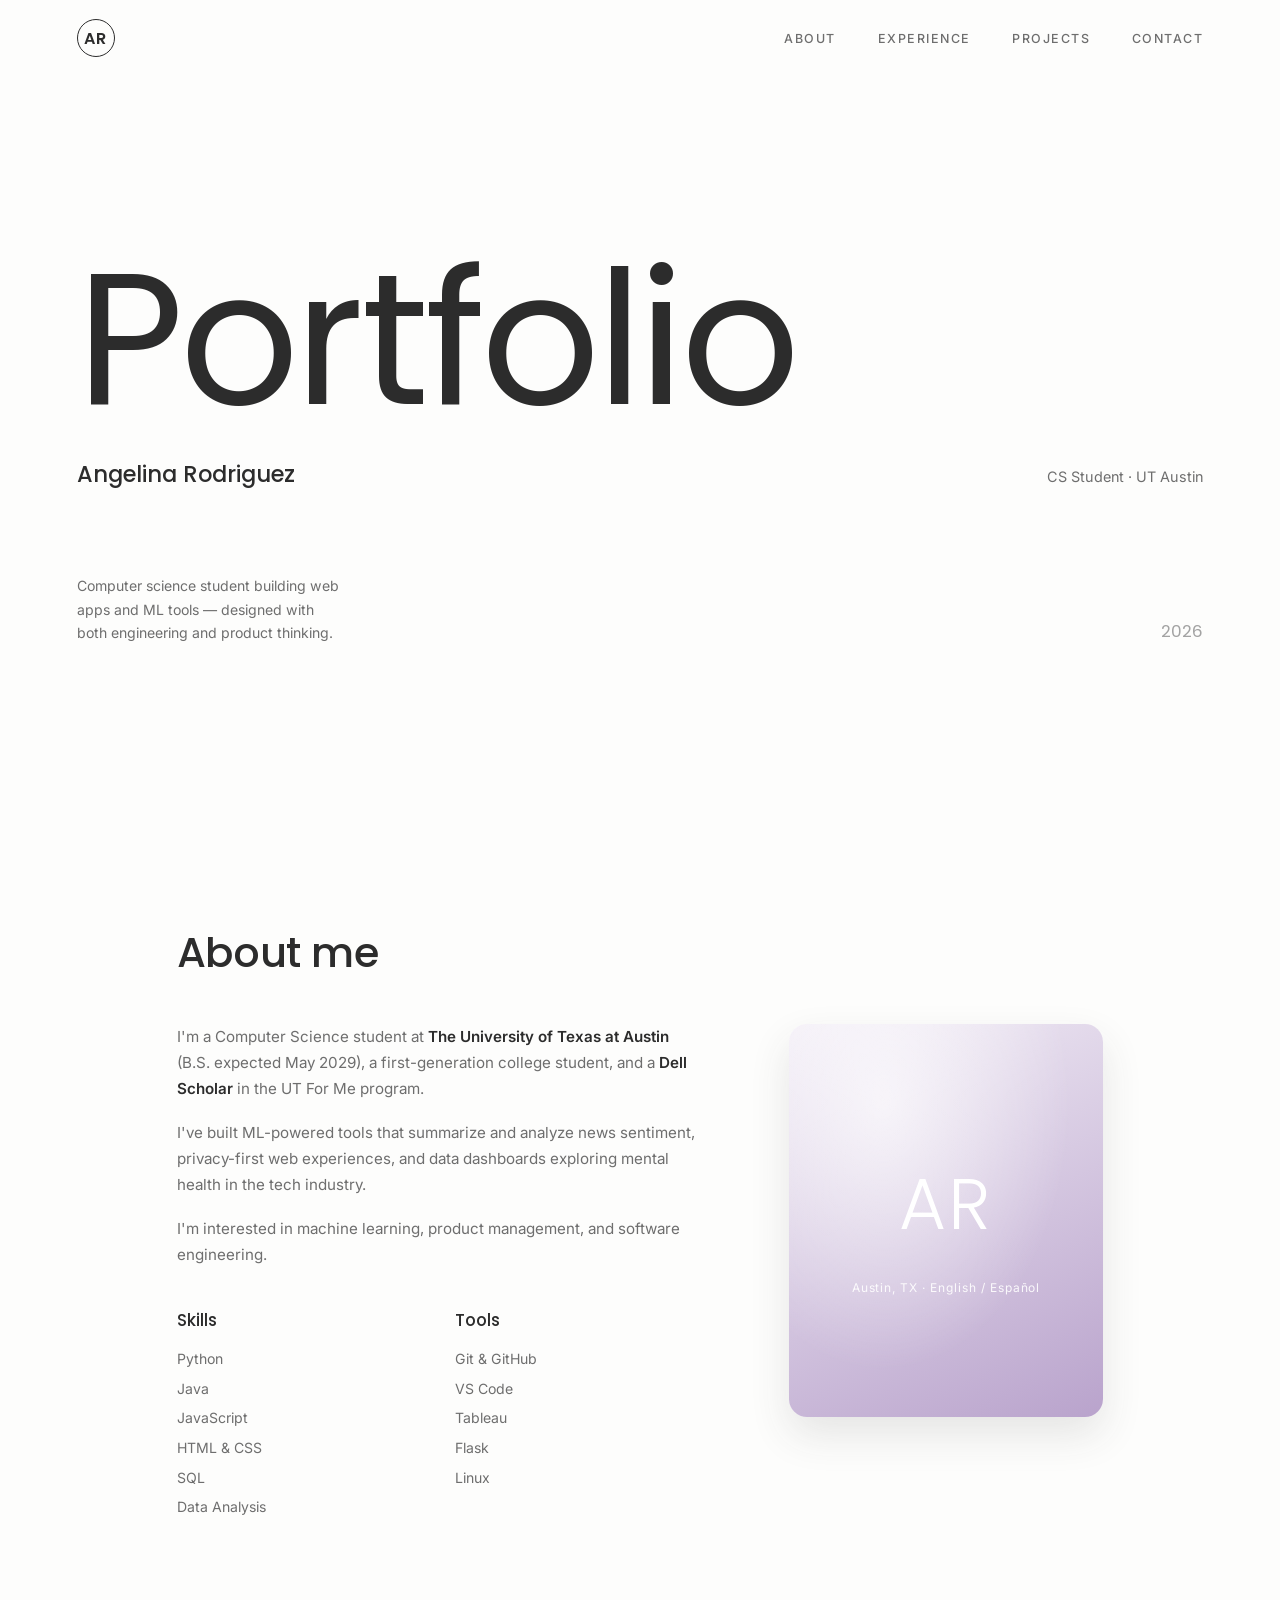
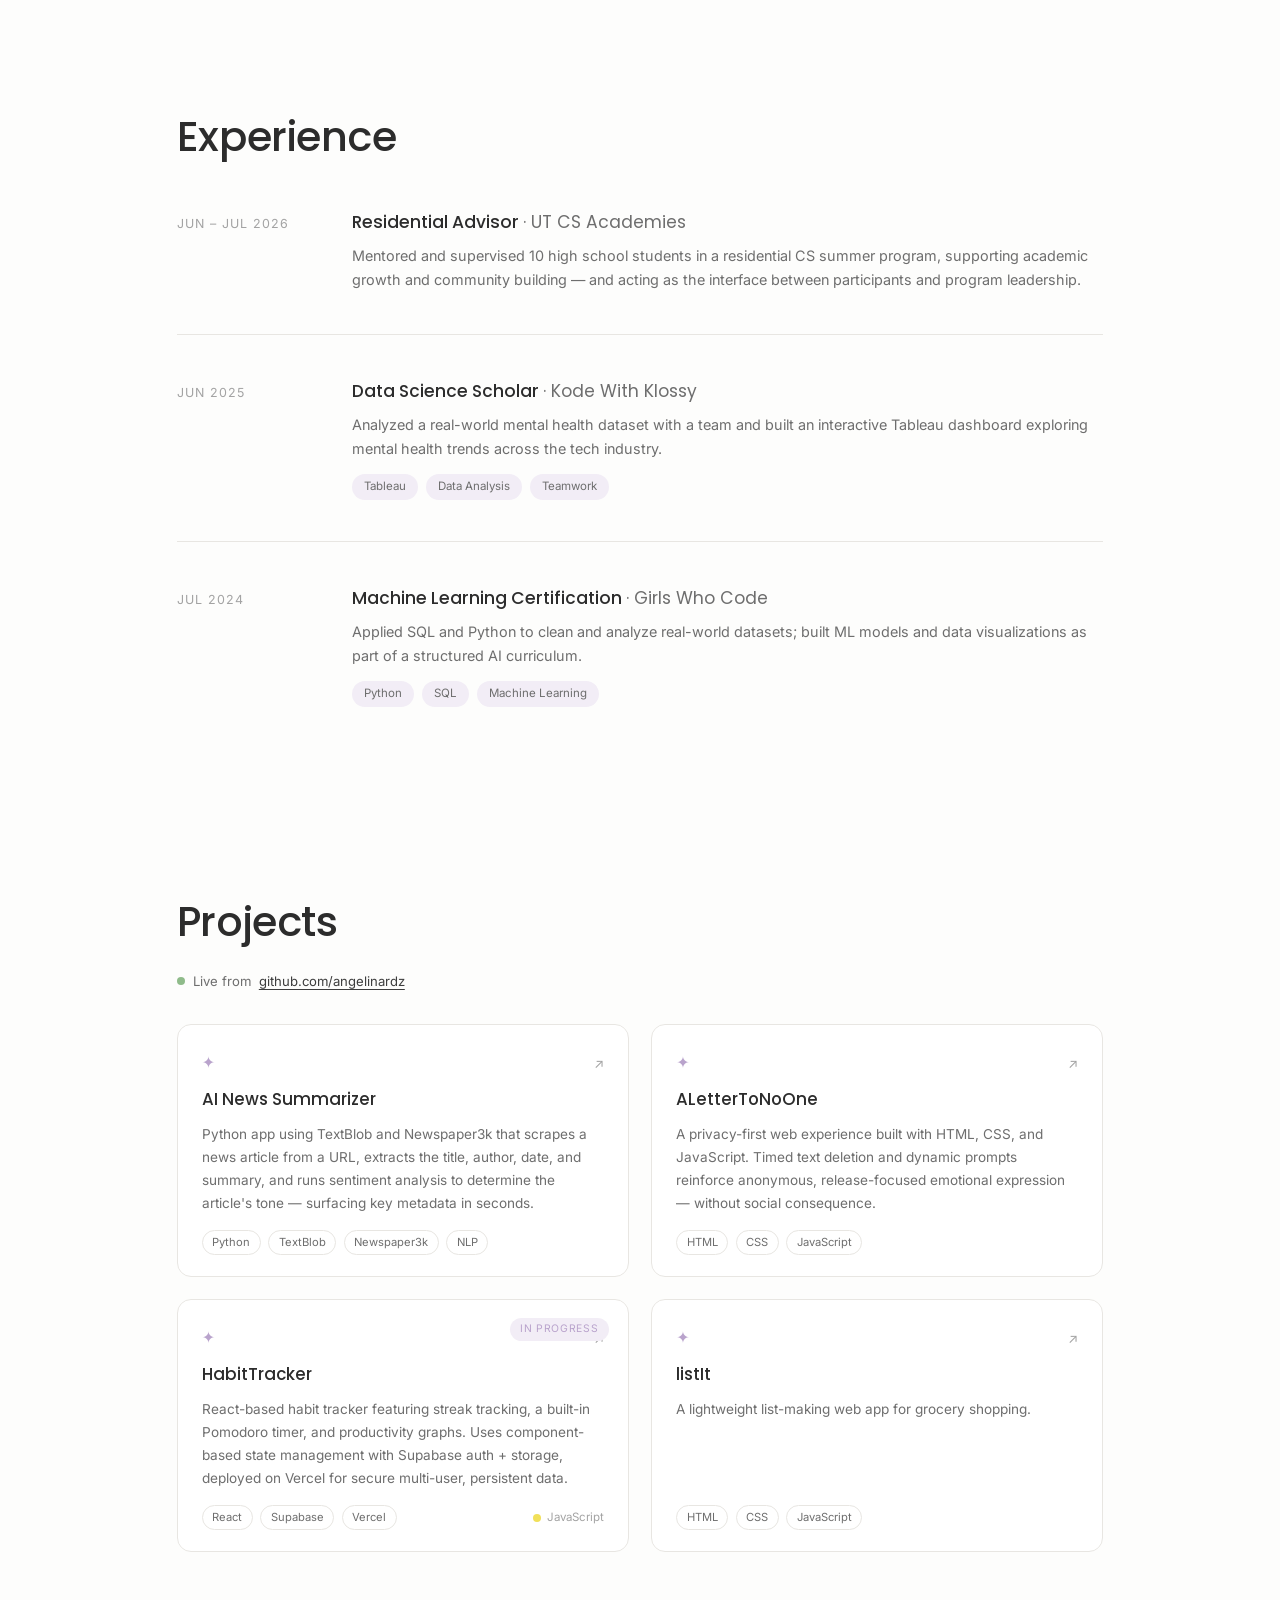
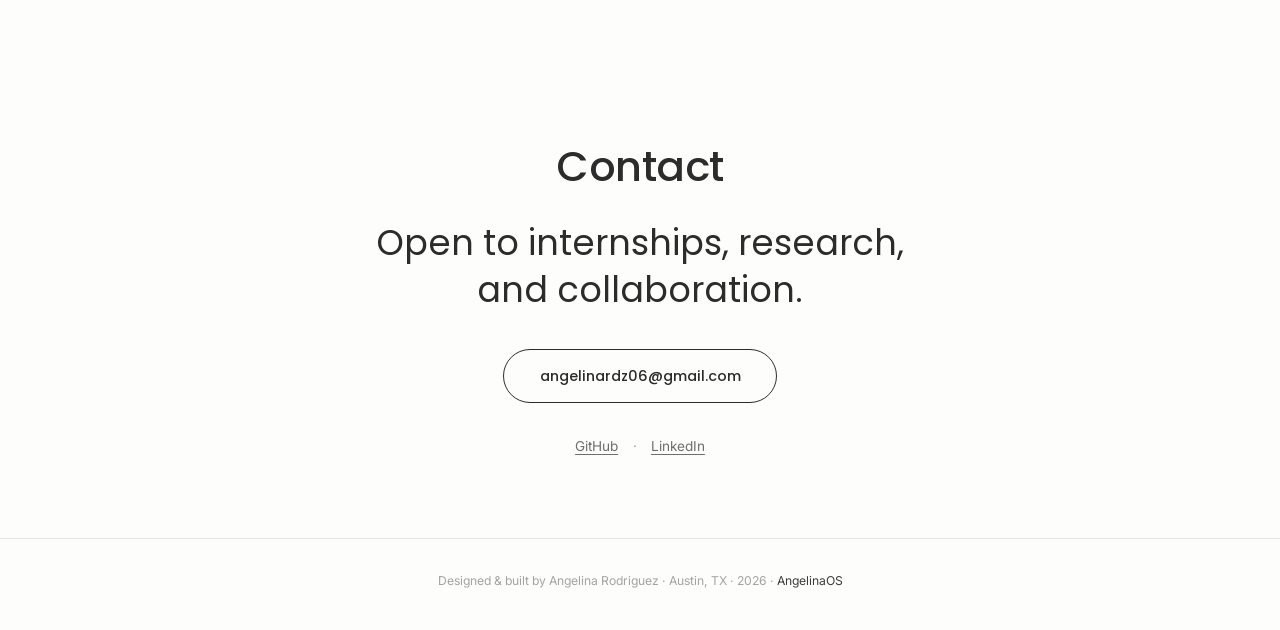
==== commit 27281c94: "Add AngelinaOS easter egg page linked from the footer Keep the minimal editorial design as the prima" ====
--- a/index.html
+++ b/index.html
@@ -143,7 +143,7 @@
   </main>
 
   <footer class="footer">
-    <p>Designed &amp; built by Angelina Rodriguez · Austin, TX · 2026</p>
+    <p>Designed &amp; built by Angelina Rodriguez · Austin, TX · 2026 · <a href="os.html">AngelinaOS</a></p>
   </footer>
 
   <script src="script.js"></script>
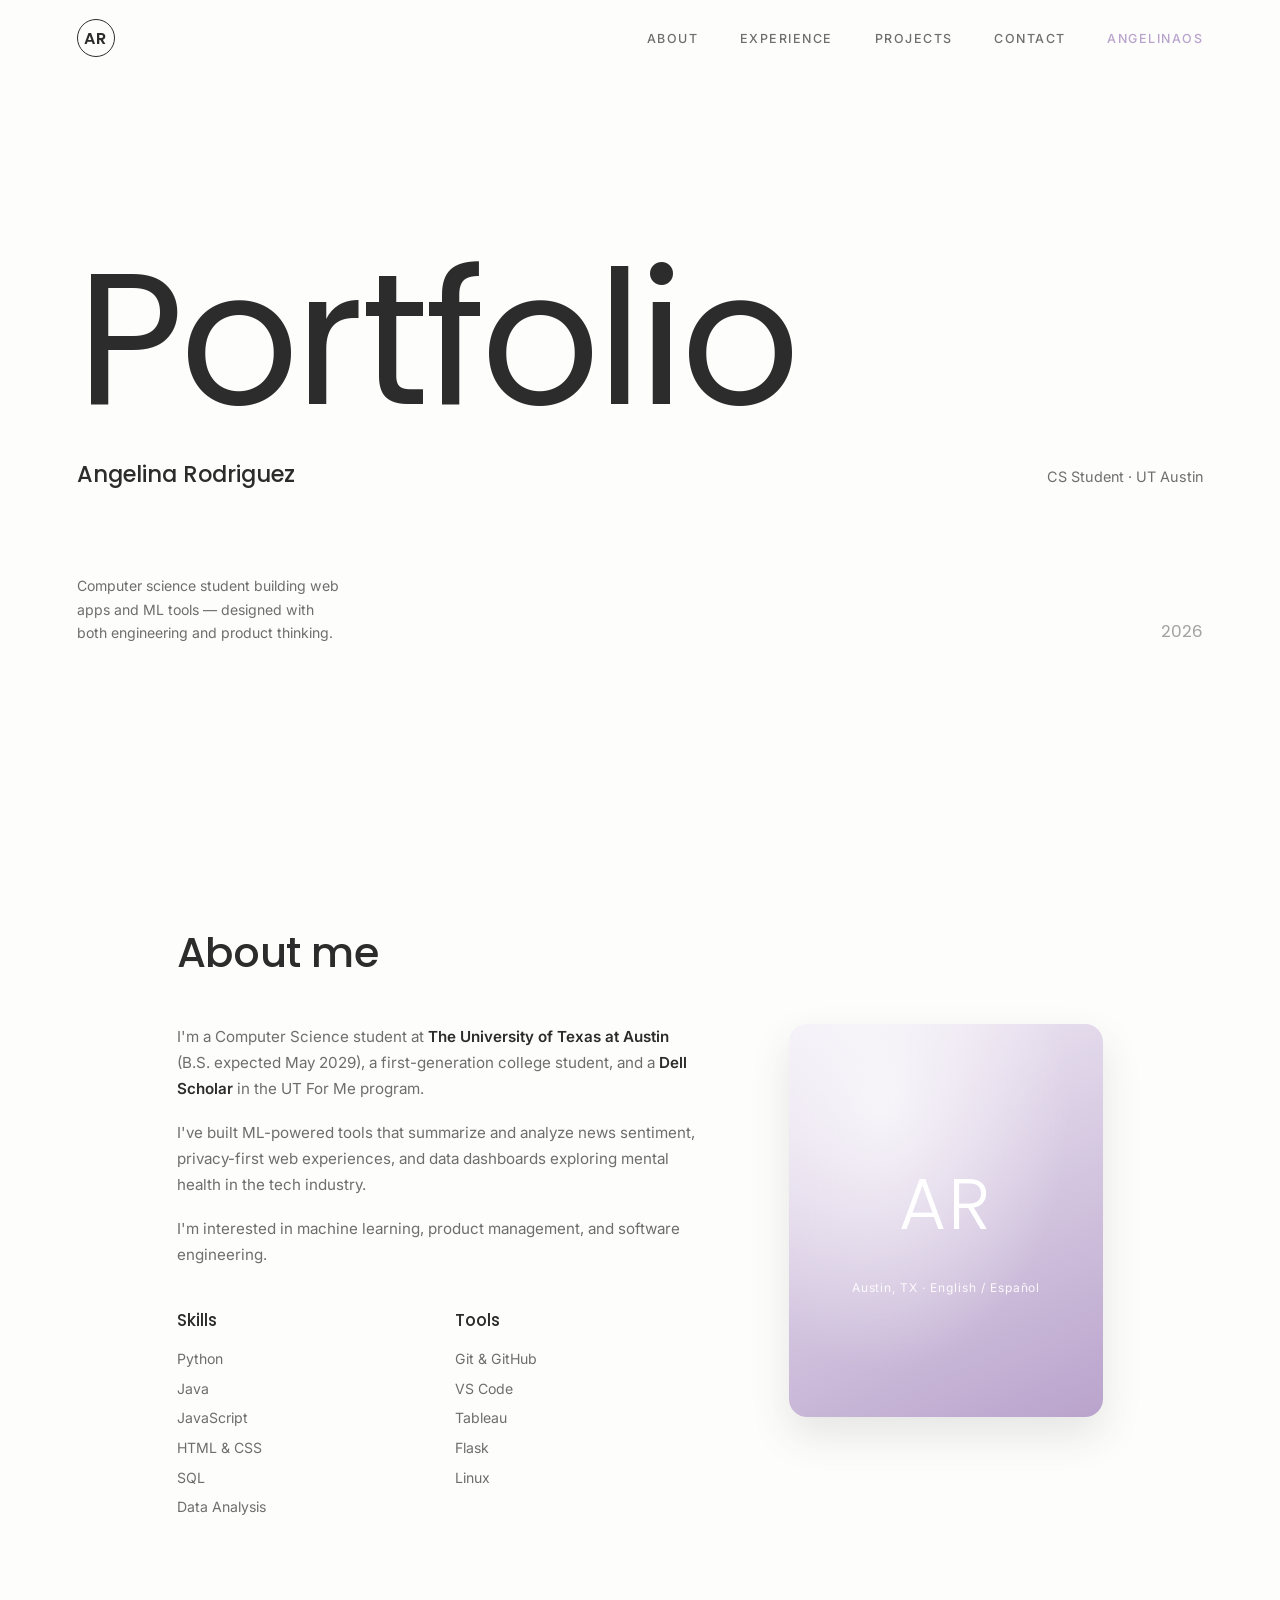
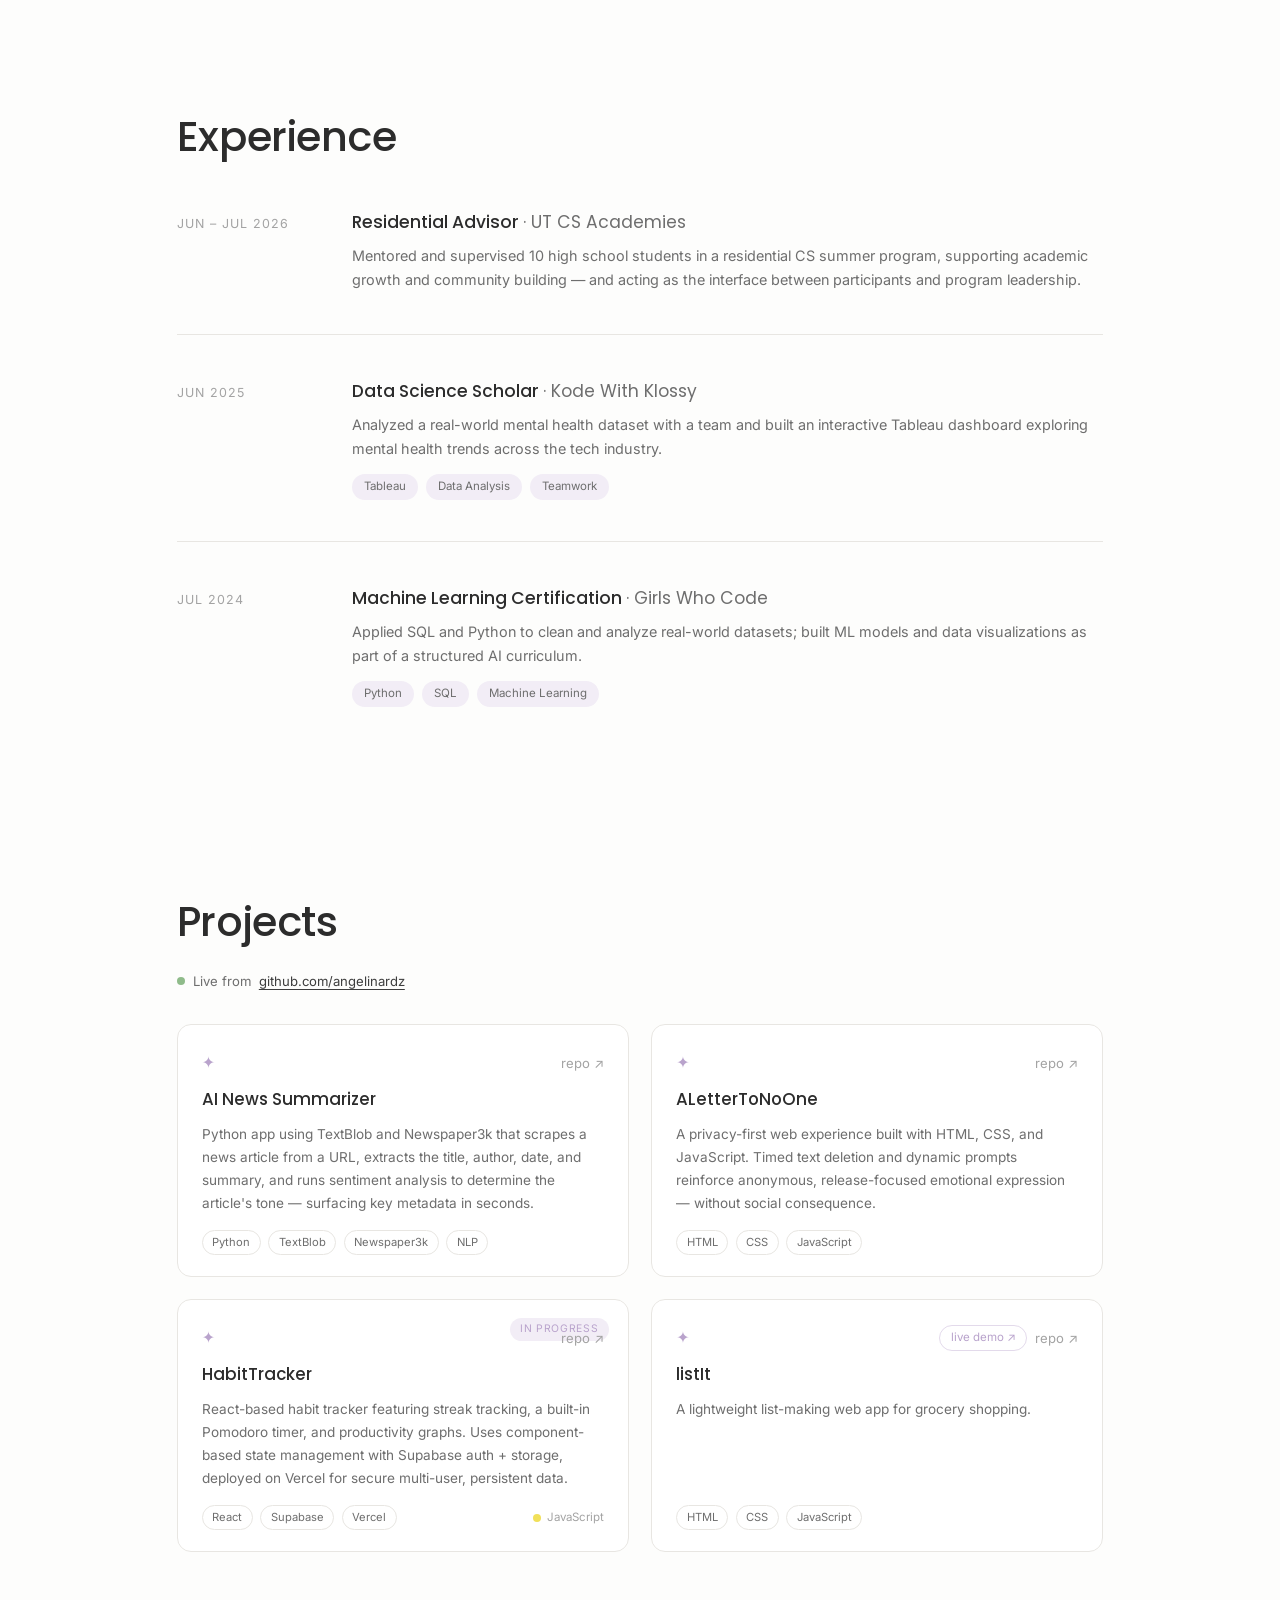
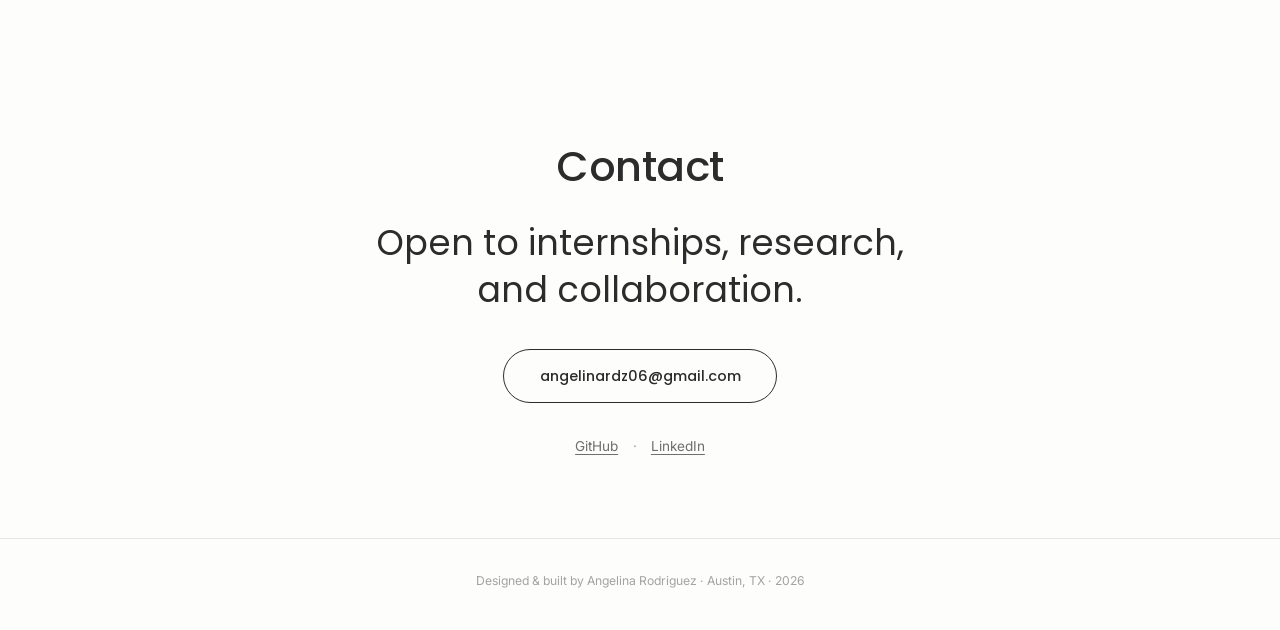
==== commit b98dbd26: "Move AngelinaOS link from footer to top-right nav Co-Authored-By: Claude Sonnet 5 <noreply@anthropic" ====
--- a/index.html
+++ b/index.html
@@ -20,6 +20,7 @@
       <a href="#experience">Experience</a>
       <a href="#projects">Projects</a>
       <a href="#contact">Contact</a>
+      <a class="nav__easter-egg" href="os.html">AngelinaOS</a>
     </nav>
   </header>
 
@@ -143,7 +144,7 @@
   </main>
 
   <footer class="footer">
-    <p>Designed &amp; built by Angelina Rodriguez · Austin, TX · 2026 · <a href="os.html">AngelinaOS</a></p>
+    <p>Designed &amp; built by Angelina Rodriguez · Austin, TX · 2026</p>
   </footer>
 
   <script src="script.js"></script>
--- a/styles.css
+++ b/styles.css
@@ -18,7 +18,6 @@
 }
 
 * { margin: 0; padding: 0; box-sizing: border-box; }
-html { scroll-behavior: smooth; }
 
 body {
   background: var(--bg);
@@ -88,6 +87,8 @@
   color: var(--gray);
 }
 .nav__links a:hover { color: var(--ink-strong); }
+.nav__links a.nav__easter-egg { color: var(--lilac); }
+.nav__links a.nav__easter-egg:hover { color: var(--ink-strong); }
 
 /* ============ HERO ============ */
 .hero {
@@ -285,6 +286,7 @@
   border: 1px solid var(--line);
   border-radius: 14px;
   padding: 1.5rem 1.5rem 1.3rem;
+  cursor: pointer;
   transition: transform 0.35s var(--ease-out), box-shadow 0.35s, border-color 0.35s;
 }
 .project-card:hover {
@@ -343,7 +345,22 @@
   color: var(--gray-light);
 }
 .lang-dot { width: 8px; height: 8px; border-radius: 50%; display: inline-block; }
-.gh-stat { margin-left: 0.5rem; }
+.project-card__links { display: flex; align-items: center; gap: 0.5rem; }
+.gh-stat, .project-card__demo {
+  position: relative;
+  z-index: 1;
+  color: var(--gray-light);
+  text-decoration: none;
+}
+.gh-stat:hover { color: var(--lilac); }
+.project-card__demo {
+  color: var(--lilac);
+  border: 1px solid rgba(185, 163, 204, 0.4);
+  border-radius: 999px;
+  padding: 0.15rem 0.65rem;
+  font-size: 0.72rem;
+}
+.project-card__demo:hover { background: var(--lilac-soft); }
 
 /* ============ CONTACT ============ */
 .section--contact { text-align: center; padding-bottom: 5rem; }
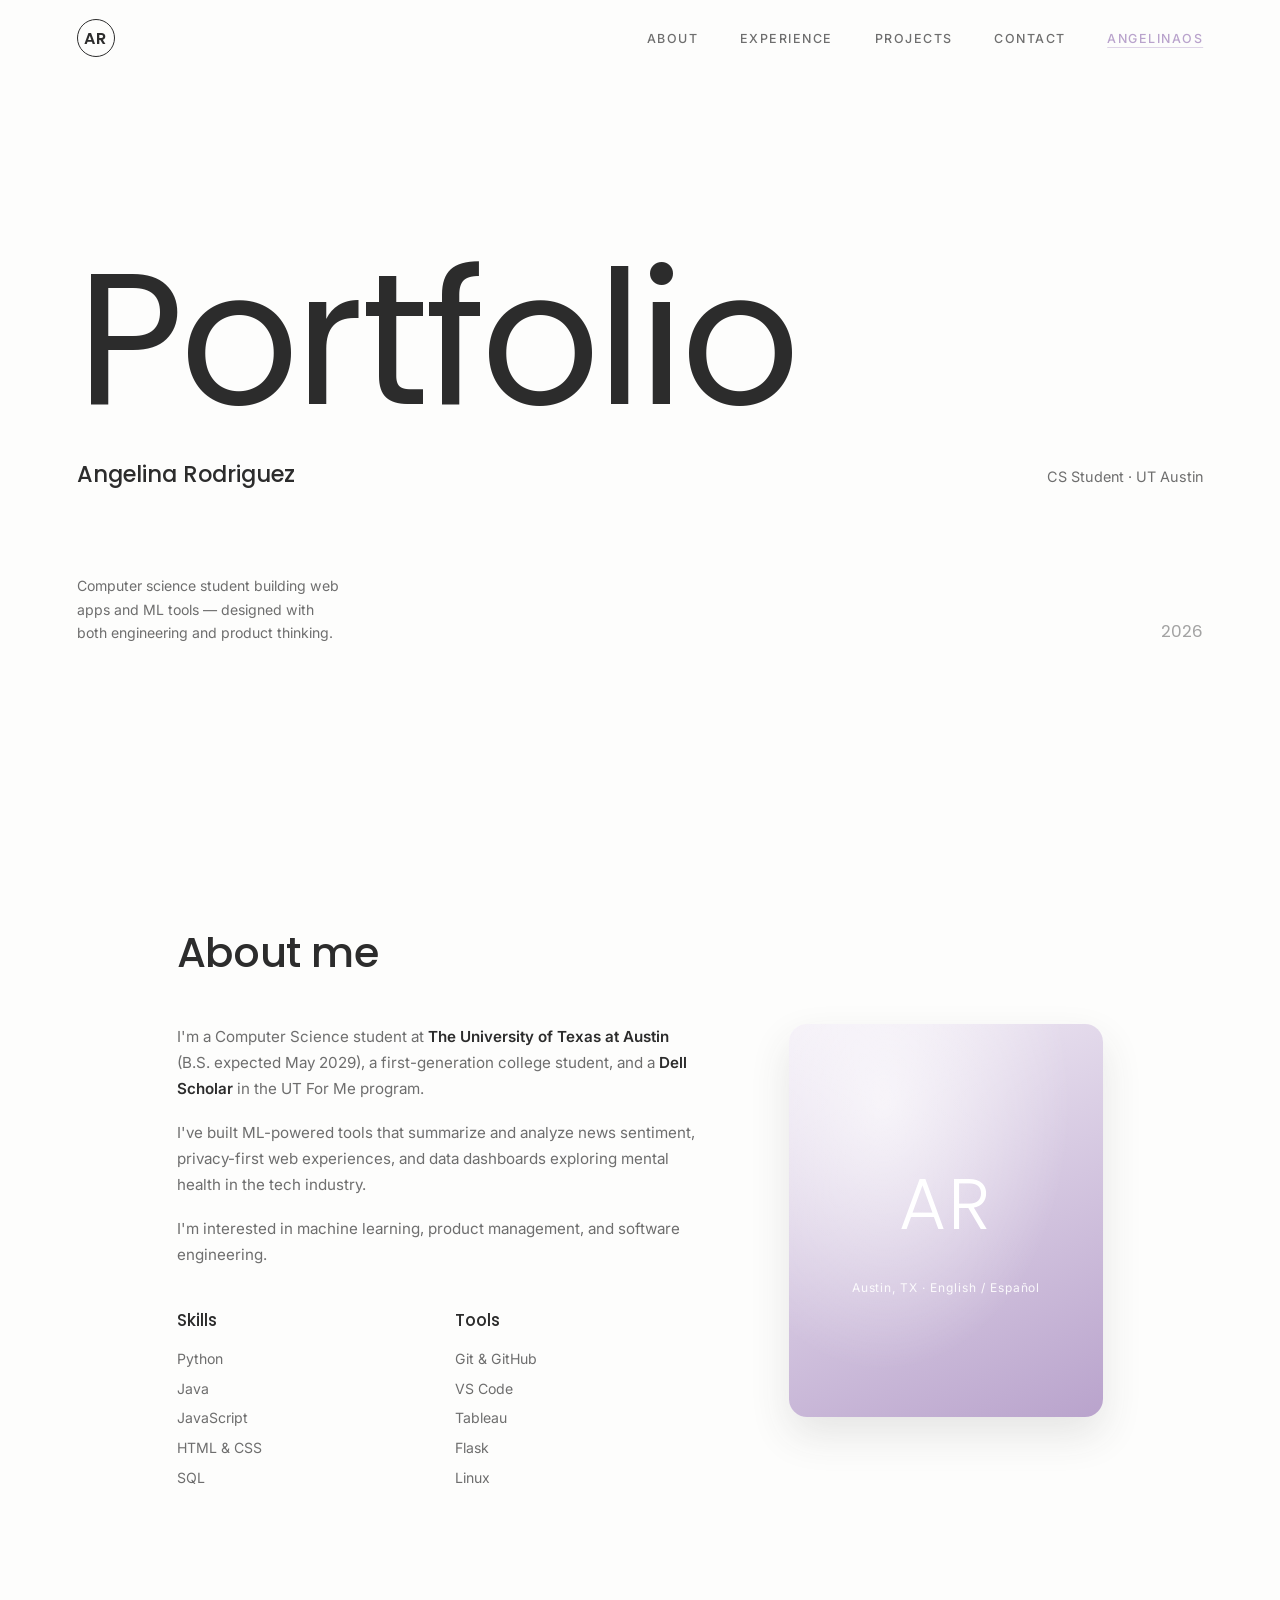
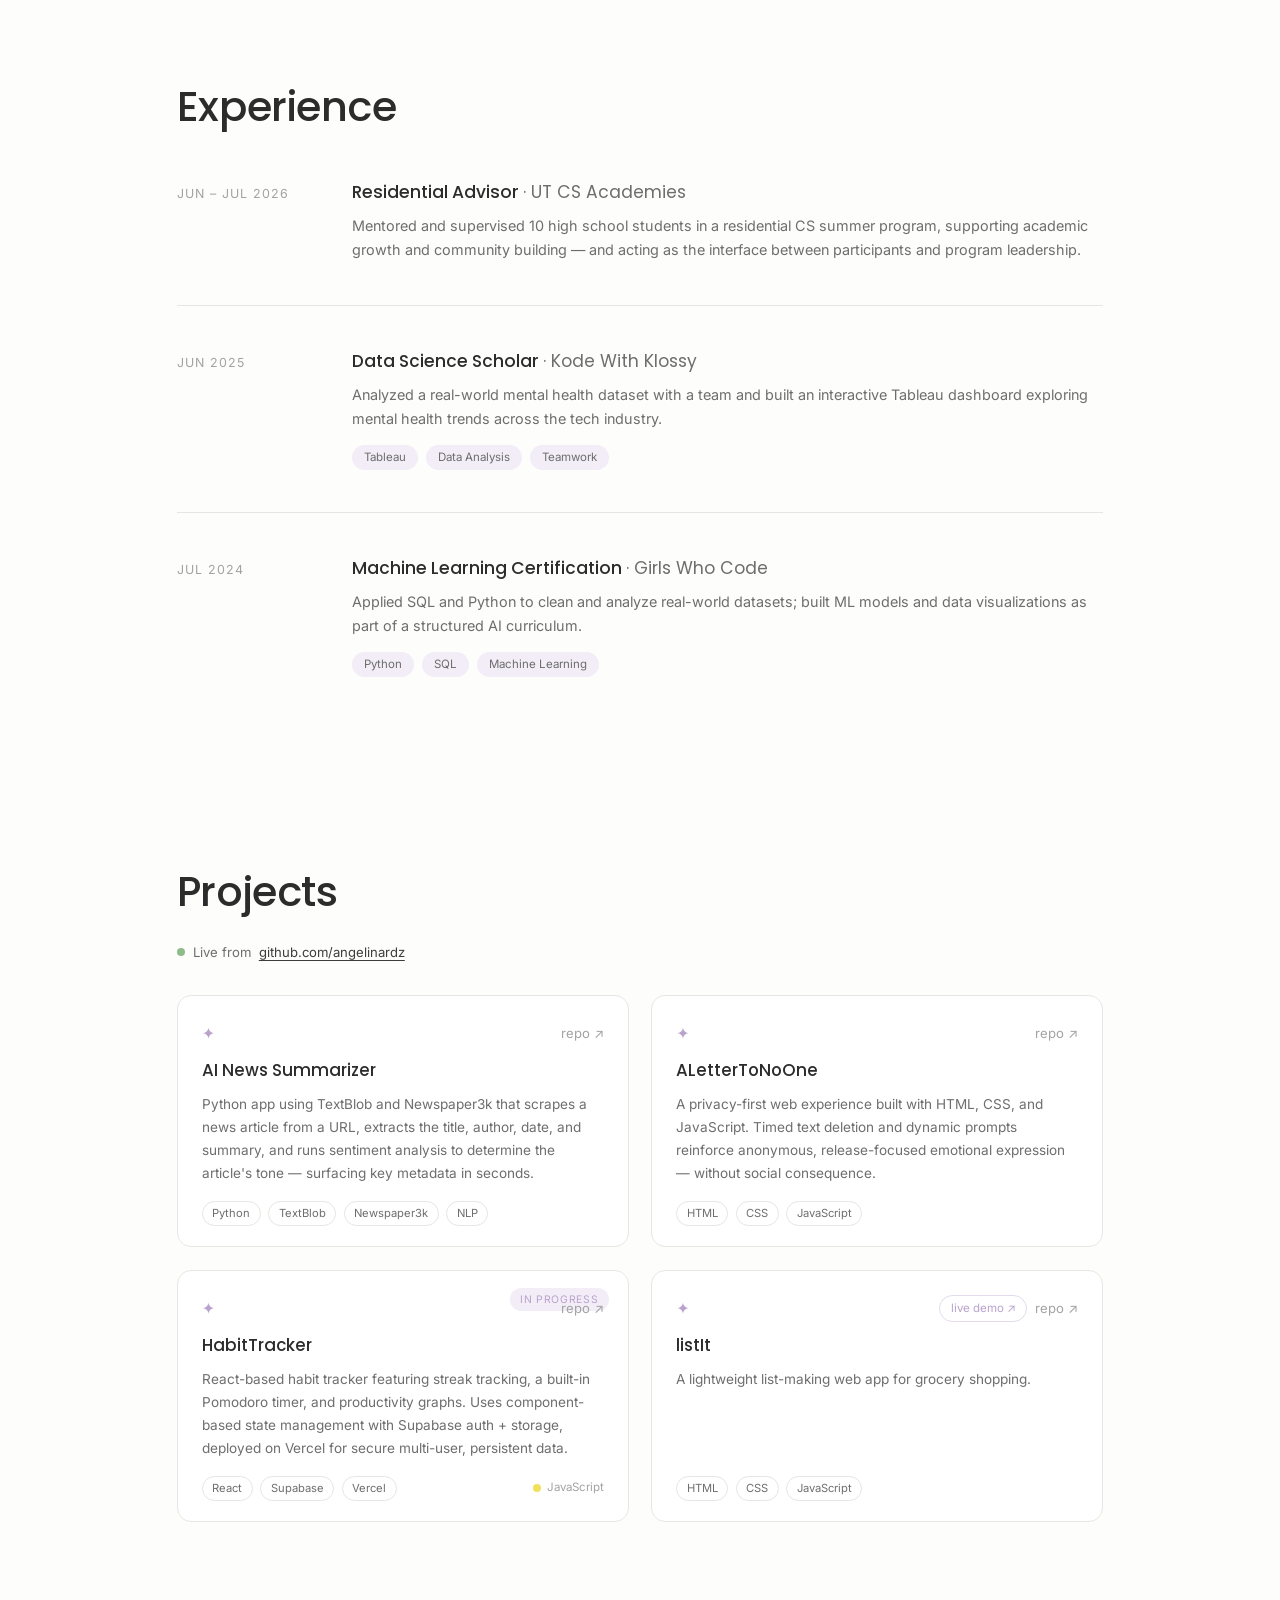
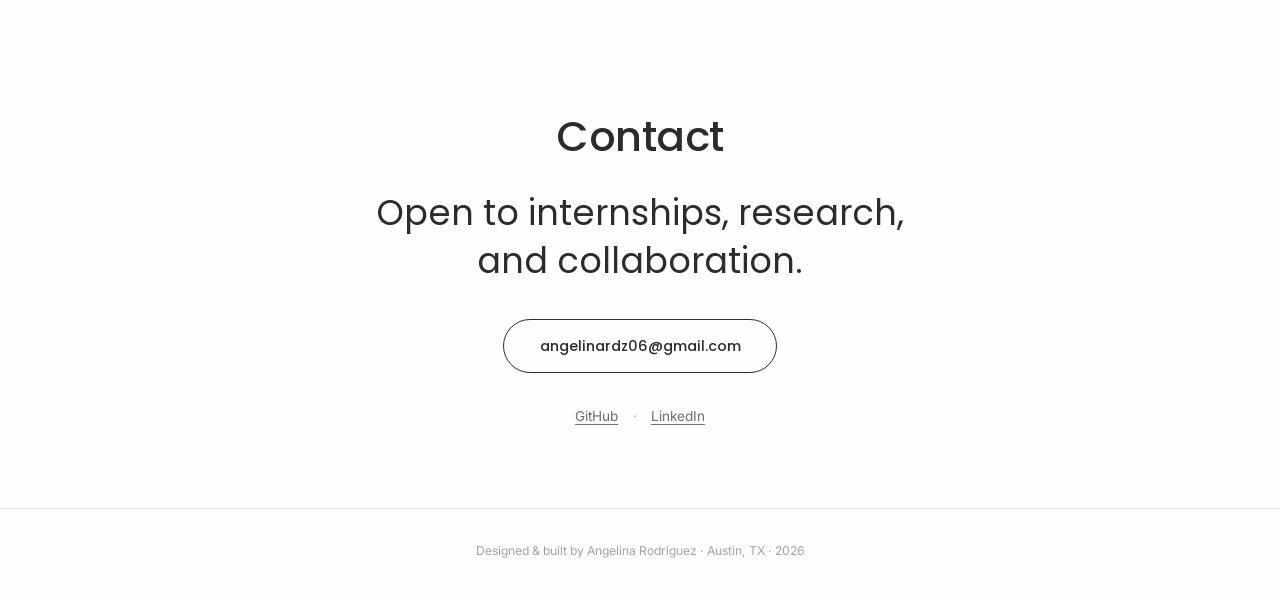
==== commit ca1f343e: "Remove Data Analysis from Skills list Co-Authored-By: Claude Sonnet 5 <noreply@anthropic.com>" ====
--- a/index.html
+++ b/index.html
@@ -60,7 +60,6 @@
                 <li>JavaScript</li>
                 <li>HTML &amp; CSS</li>
                 <li>SQL</li>
-                <li>Data Analysis</li>
               </ul>
             </div>
             <div>
--- a/styles.css
+++ b/styles.css
@@ -87,8 +87,13 @@
   color: var(--gray);
 }
 .nav__links a:hover { color: var(--ink-strong); }
-.nav__links a.nav__easter-egg { color: var(--lilac); }
-.nav__links a.nav__easter-egg:hover { color: var(--ink-strong); }
+.nav__links a.nav__easter-egg {
+  color: var(--lilac);
+  text-decoration: underline;
+  text-decoration-color: rgba(185, 163, 204, 0.45);
+  text-underline-offset: 4px;
+}
+.nav__links a.nav__easter-egg:hover { color: var(--ink-strong); text-decoration-color: rgba(185, 163, 204, 0.45); }
 
 /* ============ HERO ============ */
 .hero {
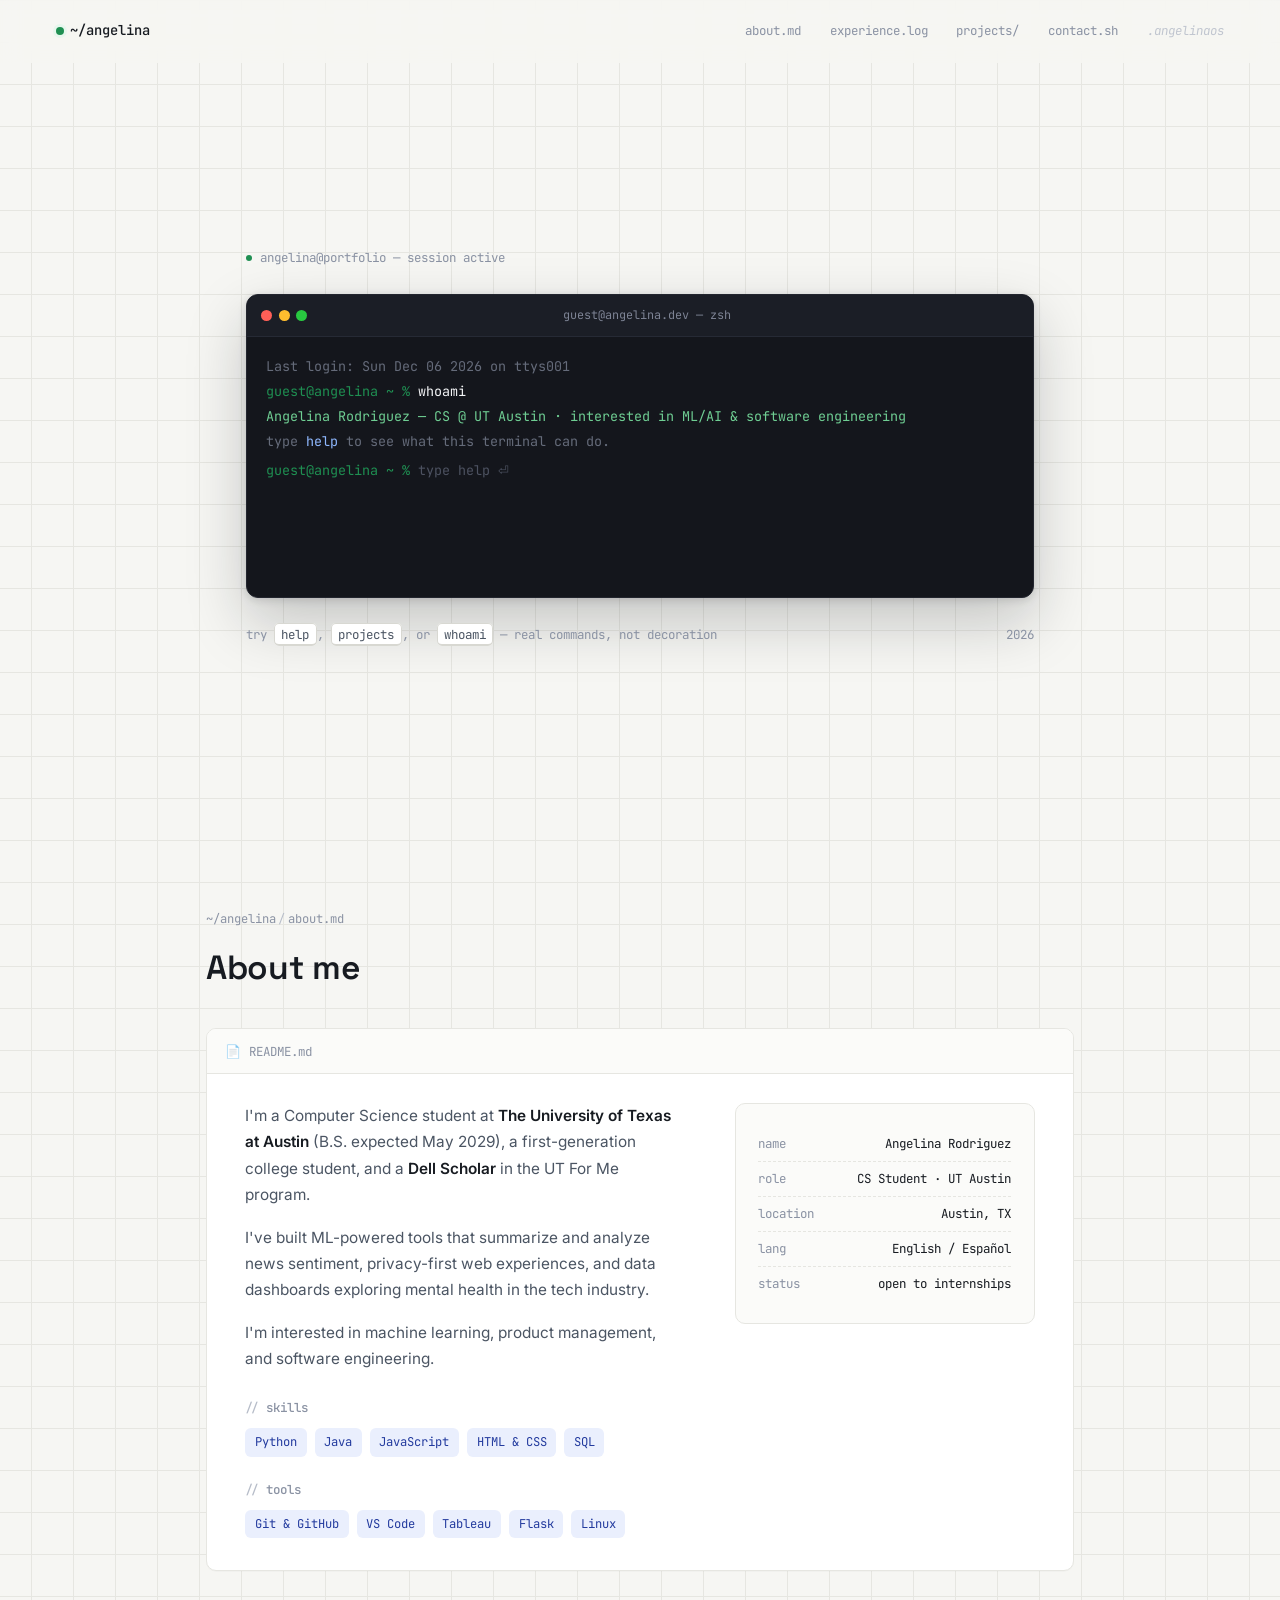
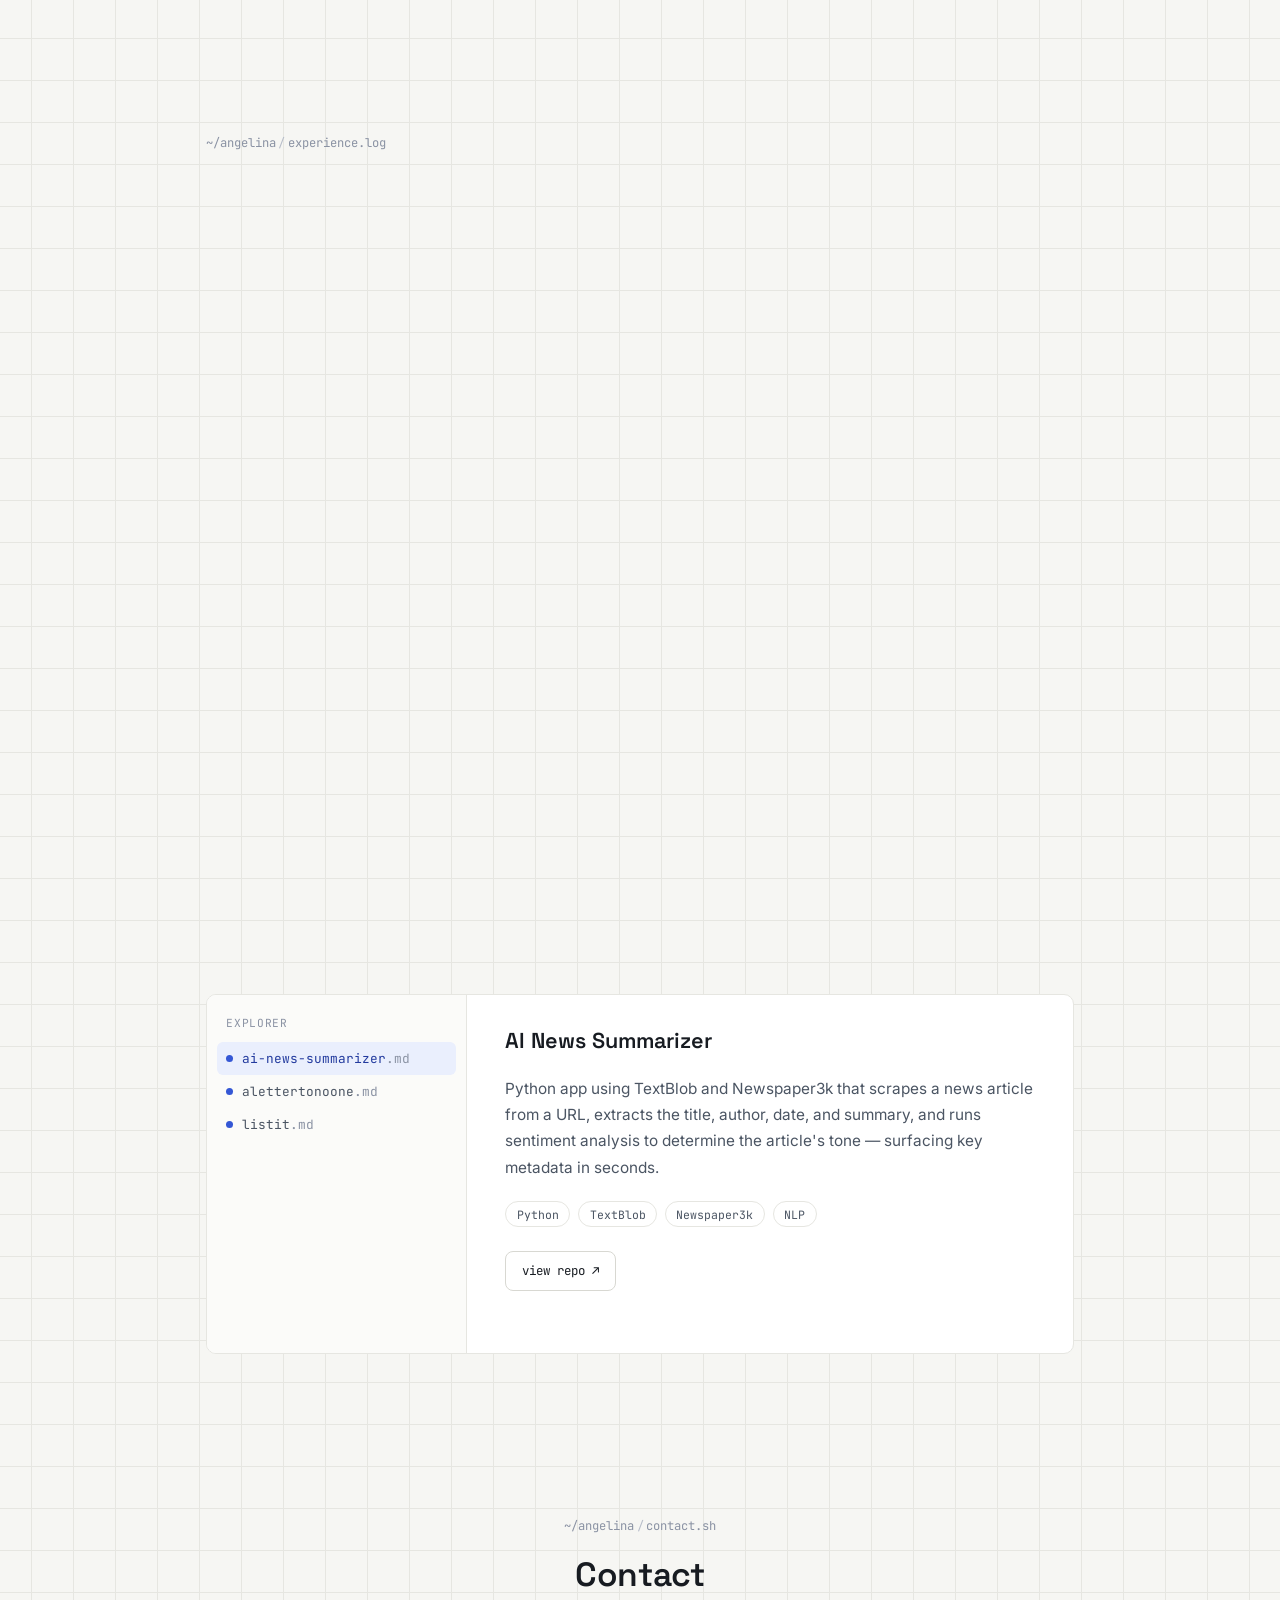
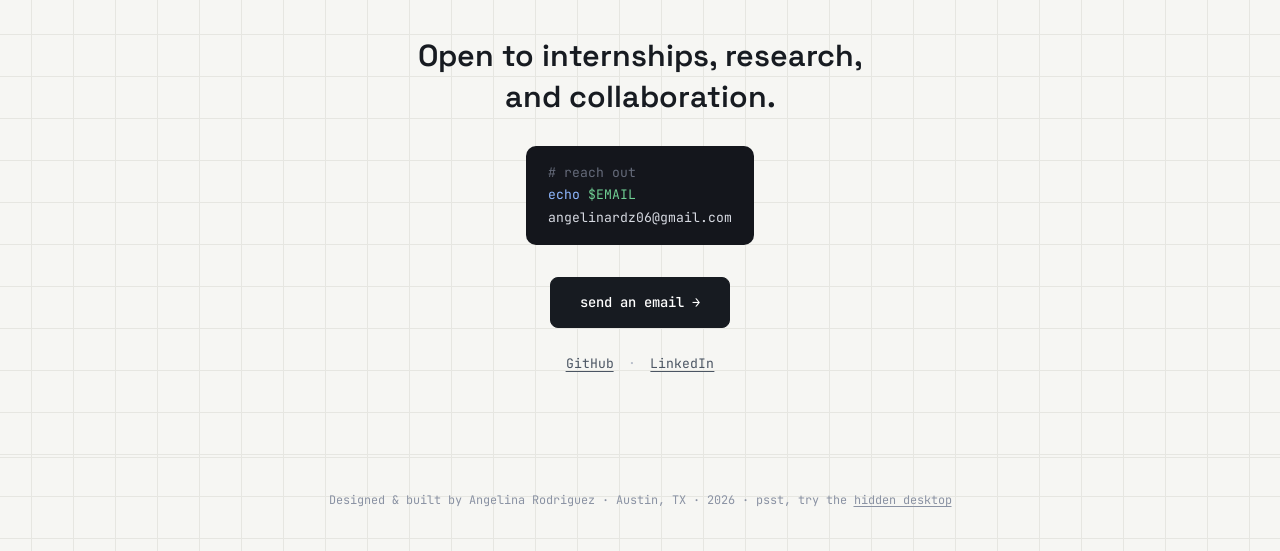
==== commit 1a0395af: "Redesign portfolio: light technical theme, functional terminal, hidden Snake game Replaces the paste" ====
--- a/index.html
+++ b/index.html
@@ -4,81 +4,107 @@
   <meta charset="UTF-8" />
   <meta name="viewport" content="width=device-width, initial-scale=1.0" />
   <title>Angelina Rodriguez — Portfolio</title>
-  <meta name="description" content="Portfolio of Angelina Rodriguez, Computer Science student at The University of Texas at Austin. Builder of web apps and ML tools." />
+  <meta name="description" content="Portfolio of Angelina Rodriguez, Computer Science student at The University of Texas at Austin. Interested in ML/AI and software engineering." />
   <link rel="preconnect" href="https://fonts.googleapis.com" />
   <link rel="preconnect" href="https://fonts.gstatic.com" crossorigin />
-  <link href="https://fonts.googleapis.com/css2?family=Poppins:wght@300;400;500;600&family=Inter:wght@400;500;600&display=swap" rel="stylesheet" />
+  <link href="https://fonts.googleapis.com/css2?family=Space+Grotesk:wght@500;600;700&family=Inter:wght@400;500;600&family=JetBrains+Mono:wght@400;500;600&display=swap" rel="stylesheet" />
   <link rel="stylesheet" href="styles.css" />
 </head>
 <body>
 
   <!-- ============ NAV ============ -->
   <header class="nav" id="nav">
-    <a class="nav__logo" href="#top">AR</a>
+    <a class="nav__logo" href="#top">~/angelina</a>
     <nav class="nav__links" aria-label="Main navigation">
-      <a href="#about">About</a>
-      <a href="#experience">Experience</a>
-      <a href="#projects">Projects</a>
-      <a href="#contact">Contact</a>
-      <a class="nav__easter-egg" href="os.html">AngelinaOS</a>
+      <a href="#about">about.md</a>
+      <a href="#experience">experience.log</a>
+      <a href="#projects">projects/</a>
+      <a href="#contact">contact.sh</a>
+      <a class="nav__hidden" href="os.html" title="psst — hidden">.angelinaos</a>
     </nav>
   </header>
 
   <main id="top">
-    <!-- ============ HERO ============ -->
+    <!-- ============ HERO / TERMINAL ============ -->
     <section class="hero">
-      <h1 class="hero__word reveal">Portfolio</h1>
-      <div class="hero__meta reveal">
-        <span class="hero__name">Angelina Rodriguez</span>
-        <span class="hero__role">CS Student · UT Austin</span>
-      </div>
-      <div class="hero__bottom reveal">
-        <p class="hero__bio">
-          Computer science student building web apps and
-          ML tools — designed with both engineering
-          and product thinking.
-        </p>
-        <span class="hero__year">2026</span>
+      <p class="hero__eyebrow reveal"><span class="dot"></span> angelina@portfolio — session active</p>
+
+      <div class="terminal reveal" id="terminal">
+        <div class="terminal__bar">
+          <div class="terminal__traffic"><span></span><span></span><span></span></div>
+          <span class="terminal__title">guest@angelina.dev — zsh</span>
+        </div>
+        <div class="terminal__body" id="terminalBody" tabindex="-1">
+          <div id="terminalOutput"></div>
+          <div class="terminal__prompt-row">
+            <span class="terminal__prompt">guest@angelina ~ %</span>
+            <div class="terminal__input-wrap">
+              <input
+                class="terminal__input"
+                id="terminalInput"
+                type="text"
+                autocomplete="off"
+                autocapitalize="off"
+                spellcheck="false"
+                aria-label="Terminal command input"
+                placeholder="type help ⏎"
+              />
+            </div>
+          </div>
+        </div>
+      </div>
+
+      <div class="hero__foot reveal">
+        <span>try <kbd>help</kbd>, <kbd>projects</kbd>, or <kbd>whoami</kbd> — real commands, not decoration</span>
+        <span>2026</span>
       </div>
     </section>
 
     <!-- ============ ABOUT ============ -->
     <section class="section" id="about">
+      <p class="section__path reveal">~/angelina<span class="sep">/</span>about.md</p>
       <h2 class="section__title reveal">About me</h2>
-      <div class="about-cols">
-        <div class="about-text reveal">
-          <p>I'm a Computer Science student at <strong>The University of Texas at Austin</strong> (B.S. expected May 2029), a first-generation college student, and a <strong>Dell Scholar</strong> in the UT For Me program.</p>
-          <p>I've built ML-powered tools that summarize and analyze news sentiment, privacy-first web experiences, and data dashboards exploring mental health in the tech industry.</p>
-          <p>I'm interested in machine learning, product management, and software engineering.</p>
-
-          <div class="about-facts">
-            <div>
-              <h3>Skills</h3>
-              <ul>
-                <li>Python</li>
-                <li>Java</li>
-                <li>JavaScript</li>
-                <li>HTML &amp; CSS</li>
-                <li>SQL</li>
-              </ul>
+
+      <div class="readme reveal">
+        <div class="readme__tab">README.md</div>
+        <div class="readme__body">
+          <div class="about-text">
+            <p>I'm a Computer Science student at <strong>The University of Texas at Austin</strong> (B.S. expected May 2029), a first-generation college student, and a <strong>Dell Scholar</strong> in the UT For Me program.</p>
+            <p>I've built ML-powered tools that summarize and analyze news sentiment, privacy-first web experiences, and data dashboards exploring mental health in the tech industry.</p>
+            <p>I'm interested in machine learning, product management, and software engineering.</p>
+
+            <div class="about-facts">
+              <div>
+                <h3>skills</h3>
+                <div class="pill-row">
+                  <span class="pill">Python</span>
+                  <span class="pill">Java</span>
+                  <span class="pill">JavaScript</span>
+                  <span class="pill">HTML &amp; CSS</span>
+                  <span class="pill">SQL</span>
+                </div>
+              </div>
+              <div>
+                <h3>tools</h3>
+                <div class="pill-row">
+                  <span class="pill">Git &amp; GitHub</span>
+                  <span class="pill">VS Code</span>
+                  <span class="pill">Tableau</span>
+                  <span class="pill">Flask</span>
+                  <span class="pill">Linux</span>
+                </div>
+              </div>
             </div>
-            <div>
-              <h3>Tools</h3>
-              <ul>
-                <li>Git &amp; GitHub</li>
-                <li>VS Code</li>
-                <li>Tableau</li>
-                <li>Flask</li>
-                <li>Linux</li>
-              </ul>
+          </div>
+
+          <div class="about-visual" aria-hidden="true">
+            <div class="about-card">
+              <div class="about-card__row"><span>name</span><span>Angelina Rodriguez</span></div>
+              <div class="about-card__row"><span>role</span><span>CS Student · UT Austin</span></div>
+              <div class="about-card__row"><span>location</span><span>Austin, TX</span></div>
+              <div class="about-card__row"><span>lang</span><span>English / Español</span></div>
+              <div class="about-card__row"><span>status</span><span>open to internships</span></div>
             </div>
-          </div>
-        </div>
-
-        <div class="about-visual reveal" aria-hidden="true">
-          <div class="about-card">
-            <span class="about-card__initials">AR</span>
-            <span class="about-card__caption">Austin, TX · English / Español</span>
           </div>
         </div>
       </div>
@@ -86,29 +112,40 @@
 
     <!-- ============ EXPERIENCE ============ -->
     <section class="section" id="experience">
+      <p class="section__path reveal">~/angelina<span class="sep">/</span>experience.log</p>
       <h2 class="section__title reveal">Experience</h2>
-      <div class="exp-list">
-        <article class="exp-item reveal">
-          <span class="exp-date">Jun – Jul 2026</span>
-          <div>
-            <h3>Residential Advisor <span class="exp-org">· UT CS Academies</span></h3>
+
+      <div class="gitlog reveal">
+        <article class="gitlog__entry">
+          <div class="gitlog__meta">
+            <span class="gitlog__hash">#a1c9e02</span>
+            <span class="gitlog__date">Jun – Jul 2026</span>
+          </div>
+          <div class="gitlog__msg">
+            <h3>Residential Advisor <span class="gitlog__org">· UT CS Academies</span></h3>
             <p>Mentored and supervised 10 high school students in a residential CS summer program, supporting academic growth and community building — and acting as the interface between participants and program leadership.</p>
           </div>
         </article>
-        <article class="exp-item reveal">
-          <span class="exp-date">Jun 2025</span>
-          <div>
-            <h3>Data Science Scholar <span class="exp-org">· Kode With Klossy</span></h3>
+        <article class="gitlog__entry">
+          <div class="gitlog__meta">
+            <span class="gitlog__hash">#7f3b810</span>
+            <span class="gitlog__date">Jun 2025</span>
+          </div>
+          <div class="gitlog__msg">
+            <h3>Data Science Scholar <span class="gitlog__org">· Kode With Klossy</span></h3>
             <p>Analyzed a real-world mental health dataset with a team and built an interactive Tableau dashboard exploring mental health trends across the tech industry.</p>
-            <div class="exp-tags"><span>Tableau</span><span>Data Analysis</span><span>Teamwork</span></div>
+            <div class="gitlog__tags"><span>Tableau</span><span>Data Analysis</span><span>Teamwork</span></div>
           </div>
         </article>
-        <article class="exp-item reveal">
-          <span class="exp-date">Jul 2024</span>
-          <div>
-            <h3>Machine Learning Certification <span class="exp-org">· Girls Who Code</span></h3>
+        <article class="gitlog__entry">
+          <div class="gitlog__meta">
+            <span class="gitlog__hash">#2d905c4</span>
+            <span class="gitlog__date">Jul 2024</span>
+          </div>
+          <div class="gitlog__msg">
+            <h3>Machine Learning Certification <span class="gitlog__org">· Girls Who Code</span></h3>
             <p>Applied SQL and Python to clean and analyze real-world datasets; built ML models and data visualizations as part of a structured AI curriculum.</p>
-            <div class="exp-tags"><span>Python</span><span>SQL</span><span>Machine Learning</span></div>
+            <div class="gitlog__tags"><span>Python</span><span>SQL</span><span>Machine Learning</span></div>
           </div>
         </article>
       </div>
@@ -116,24 +153,34 @@
 
     <!-- ============ PROJECTS ============ -->
     <section class="section" id="projects">
+      <p class="section__path reveal">~/angelina<span class="sep">/</span>projects/</p>
       <h2 class="section__title reveal">Projects</h2>
       <p class="section__sub reveal">
         <span class="live-dot"></span> Live from
         <a href="https://github.com/angelinardz" target="_blank" rel="noopener">github.com/angelinardz</a>
       </p>
-      <div class="projects" id="projects-grid">
-        <noscript>
-          <p>Enable JavaScript to see live GitHub project data, or visit
-            <a href="https://github.com/angelinardz">github.com/angelinardz</a>.</p>
-        </noscript>
+
+      <div class="explorer reveal">
+        <aside class="explorer__tree" id="projectsTree">
+          <div class="explorer__tree-label">explorer</div>
+          <noscript><p style="padding:0 0.6rem;font-size:0.8rem;">Enable JavaScript to browse projects, or visit
+            <a href="https://github.com/angelinardz">github.com/angelinardz</a>.</p></noscript>
+        </aside>
+        <div class="explorer__panel" id="projectsPanel">
+          <p class="panel-project__empty">Loading projects…</p>
+        </div>
       </div>
     </section>
 
     <!-- ============ CONTACT ============ -->
     <section class="section section--contact" id="contact">
+      <p class="section__path reveal">~/angelina<span class="sep">/</span>contact.sh</p>
       <h2 class="section__title reveal">Contact</h2>
       <p class="contact__big reveal">Open to internships, research,<br />and collaboration.</p>
-      <a class="btn magnetic reveal" href="mailto:angelinardz06@gmail.com">angelinardz06@gmail.com</a>
+
+      <div class="contact__code reveal"><span class="c"># reach out</span><br /><span class="k">echo</span> <span class="s">$EMAIL</span><br />angelinardz06@gmail.com</div><br />
+
+      <a class="btn reveal" href="mailto:angelinardz06@gmail.com">send an email →</a>
       <div class="contact__links reveal">
         <a href="https://github.com/angelinardz" target="_blank" rel="noopener">GitHub</a>
         <span>·</span>
@@ -143,8 +190,10 @@
   </main>
 
   <footer class="footer">
-    <p>Designed &amp; built by Angelina Rodriguez · Austin, TX · 2026</p>
+    <p>Designed &amp; built by Angelina Rodriguez · Austin, TX · 2026 · psst, try the <a href="os.html">hidden desktop</a></p>
   </footer>
+
+  <div class="toast" id="konamiToast"></div>
 
   <script src="script.js"></script>
 </body>
--- a/styles.css
+++ b/styles.css
@@ -1,47 +1,72 @@
 /* ============================================================
    Angelina Rodriguez — Portfolio
-   Minimal editorial: white, warm gray, soft lilac accent
+   Light, technical, professional: paper background, slate ink,
+   restrained indigo + terminal-green accents. Terminal & file-
+   explorer motifs throughout.
    ============================================================ */
 
 :root {
-  --bg: #fdfdfc;
-  --ink: #3d3d3d;
-  --ink-strong: #2c2c2c;
-  --gray: #6e6e6e;
-  --gray-light: #a3a3a3;
-  --line: #e8e6e2;
-  --lilac: #b9a3cc;
-  --lilac-soft: #f2edf6;
-  --head: "Poppins", system-ui, sans-serif;
+  --bg: #f6f6f3;
+  --surface: #ffffff;
+  --surface-alt: #fbfbf9;
+  --ink: #171b21;
+  --ink-soft: #4b5563;
+  --muted: #8a92a3;
+  --muted-soft: #b7bdc9;
+  --line: #e6e6e1;
+  --line-strong: #d8d8d2;
+
+  --accent: #3457d5;
+  --accent-soft: #eaeffd;
+  --accent-strong: #223a9e;
+
+  --term-green: #1f8f52;
+  --term-green-soft: #e7f6ed;
+  --term-amber: #b9832f;
+
+  --code-red: #d1494f;
+
+  --display: "Space Grotesk", system-ui, sans-serif;
   --body: "Inter", system-ui, -apple-system, sans-serif;
+  --mono: "JetBrains Mono", ui-monospace, "SFMono-Regular", monospace;
+
   --ease-out: cubic-bezier(0.22, 1, 0.36, 1);
+  --radius: 10px;
 }
 
 * { margin: 0; padding: 0; box-sizing: border-box; }
 
 body {
   background: var(--bg);
-  color: var(--ink);
+  color: var(--ink-soft);
   font-family: var(--body);
-  font-size: 0.95rem;
+  font-size: 0.96rem;
   line-height: 1.7;
   overflow-x: hidden;
-}
-
-::selection { background: var(--lilac-soft); color: var(--ink-strong); }
+  background-image:
+    linear-gradient(var(--line) 1px, transparent 1px),
+    linear-gradient(90deg, var(--line) 1px, transparent 1px);
+  background-size: 42px 42px;
+  background-position: center top;
+}
+
+::selection { background: var(--accent-soft); color: var(--accent-strong); }
 
 a { color: var(--ink); text-decoration: none; transition: color 0.2s; }
-a:hover { color: var(--lilac); }
+a:hover { color: var(--accent); }
+
+code, .mono { font-family: var(--mono); }
 
 /* ---------- reveal animation ---------- */
 .reveal {
   opacity: 0;
-  transform: translateY(18px);
-  transition: opacity 0.8s var(--ease-out), transform 0.8s var(--ease-out);
+  transform: translateY(16px);
+  transition: opacity 0.7s var(--ease-out), transform 0.7s var(--ease-out);
 }
 .reveal.is-visible { opacity: 1; transform: none; }
 @media (prefers-reduced-motion: reduce) {
   .reveal { opacity: 1; transform: none; transition: none; }
+  * { animation-duration: 0.01ms !important; animation-iteration-count: 1 !important; transition-duration: 0.01ms !important; }
 }
 
 /* ============ NAV ============ */
@@ -52,374 +77,538 @@
   display: flex;
   justify-content: space-between;
   align-items: center;
-  padding: 1.2rem clamp(1.5rem, 6vw, 5rem);
-  background: rgba(253, 253, 252, 0.88);
+  gap: 1rem;
+  padding: 0.95rem clamp(1.25rem, 5vw, 3.5rem);
+  background: rgba(246, 246, 243, 0.86);
   backdrop-filter: blur(10px);
   -webkit-backdrop-filter: blur(10px);
-  transition: transform 0.4s var(--ease-out), box-shadow 0.3s;
-}
-.nav--scrolled { box-shadow: 0 1px 0 var(--line); }
+  border-bottom: 1px solid transparent;
+  transition: transform 0.4s var(--ease-out), border-color 0.3s;
+}
+.nav--scrolled { border-color: var(--line); }
 .nav--hidden { transform: translateY(-110%); }
 
 .nav__logo {
-  font-family: var(--head);
-  font-weight: 600;
-  font-size: 1rem;
-  letter-spacing: 0.06em;
-  color: var(--ink-strong);
-  border: 1.5px solid var(--ink-strong);
+  font-family: var(--mono);
+  font-weight: 500;
+  font-size: 0.86rem;
+  color: var(--ink);
+  display: flex;
+  align-items: center;
+  gap: 0.4rem;
+}
+.nav__logo::before {
+  content: "";
+  width: 8px; height: 8px;
   border-radius: 50%;
-  width: 38px; height: 38px;
-  display: grid;
-  place-items: center;
-}
-.nav__logo:hover { color: var(--lilac); border-color: var(--lilac); }
+  background: var(--term-green);
+  box-shadow: 0 0 0 3px var(--term-green-soft);
+}
+.nav__logo:hover { color: var(--accent); }
 
 .nav__links {
   display: flex;
-  gap: clamp(1.2rem, 3.5vw, 2.6rem);
-}
+  align-items: center;
+  gap: clamp(1rem, 3vw, 1.8rem);
+  font-family: var(--mono);
+  overflow-x: auto;
+  scrollbar-width: none;
+  -webkit-overflow-scrolling: touch;
+}
+.nav__links::-webkit-scrollbar { display: none; }
+.nav__links a { flex-shrink: 0; }
 .nav__links a {
   font-size: 0.78rem;
-  font-weight: 500;
-  letter-spacing: 0.12em;
-  text-transform: uppercase;
-  color: var(--gray);
-}
-.nav__links a:hover { color: var(--ink-strong); }
-.nav__links a.nav__easter-egg {
-  color: var(--lilac);
-  text-decoration: underline;
-  text-decoration-color: rgba(185, 163, 204, 0.45);
-  text-underline-offset: 4px;
-}
-.nav__links a.nav__easter-egg:hover { color: var(--ink-strong); text-decoration-color: rgba(185, 163, 204, 0.45); }
-
-/* ============ HERO ============ */
+  color: var(--muted);
+  padding: 0.3rem 0;
+  border-bottom: 1.5px solid transparent;
+}
+.nav__links a:hover { color: var(--ink); border-color: var(--line-strong); }
+.nav__links a.nav__hidden {
+  color: var(--muted-soft);
+  font-style: italic;
+  opacity: 0.85;
+}
+.nav__links a.nav__hidden:hover { color: var(--accent); opacity: 1; }
+
+.nav__toggle { display: none; }
+
+/* ============ HERO / TERMINAL ============ */
 .hero {
   min-height: 92svh;
   display: flex;
   flex-direction: column;
   justify-content: center;
-  padding: 7rem clamp(1.5rem, 6vw, 5rem) 3rem;
-  max-width: 1280px;
+  gap: 1.6rem;
+  padding: 7rem clamp(1.25rem, 5vw, 3.5rem) 3rem;
+  max-width: 900px;
   margin: 0 auto;
   width: 100%;
 }
 
-.hero__word {
-  font-family: var(--head);
-  font-weight: 400;
-  font-size: clamp(3.4rem, 14.5vw, 12rem);
-  letter-spacing: -0.02em;
-  line-height: 1;
-  color: var(--ink-strong);
-}
-
-.hero__meta {
+.hero__eyebrow {
+  font-family: var(--mono);
+  font-size: 0.78rem;
+  color: var(--muted);
+  display: flex;
+  align-items: center;
+  gap: 0.5rem;
+}
+.hero__eyebrow .dot { width: 6px; height: 6px; border-radius: 50%; background: var(--term-green); animation: pulse 2s infinite; }
+@keyframes pulse { 50% { opacity: 0.3; } }
+
+.terminal {
+  width: 100%;
+  background: #14161c;
+  border-radius: 12px;
+  box-shadow: 0 24px 60px rgba(20, 22, 28, 0.22), 0 2px 8px rgba(20, 22, 28, 0.14);
+  overflow: hidden;
+  border: 1px solid #23262f;
+}
+.terminal__bar {
+  display: flex;
+  align-items: center;
+  gap: 0.6rem;
+  padding: 0.65rem 0.9rem;
+  background: #1b1e26;
+  border-bottom: 1px solid #262a35;
+}
+.terminal__traffic { display: flex; gap: 0.4rem; }
+.terminal__traffic span { width: 11px; height: 11px; border-radius: 50%; display: block; }
+.terminal__traffic span:nth-child(1) { background: #ff5f57; }
+.terminal__traffic span:nth-child(2) { background: #ffbd2e; }
+.terminal__traffic span:nth-child(3) { background: #28c840; }
+.terminal__title {
+  flex: 1;
+  text-align: center;
+  font-family: var(--mono);
+  font-size: 0.74rem;
+  color: #7d8394;
+  margin-right: 2.6rem;
+}
+
+.terminal__body {
+  padding: 1.1rem 1.2rem 1.3rem;
+  font-family: var(--mono);
+  font-size: 0.84rem;
+  line-height: 1.7;
+  min-height: 260px;
+  max-height: 60vh;
+  overflow-y: auto;
+  cursor: text;
+  color: #d7dae2;
+}
+.terminal__body::-webkit-scrollbar { width: 8px; }
+.terminal__body::-webkit-scrollbar-thumb { background: #2c303b; border-radius: 8px; }
+
+.terminal__line { white-space: pre-wrap; word-break: break-word; }
+.terminal__line + .terminal__line { margin-top: 0.15rem; }
+.terminal__line--cmd { color: #f4f5f7; }
+.terminal__line--cmd::before { content: "guest@angelina ~ % "; color: var(--term-green); }
+.terminal__line--out { color: #aab0c0; }
+.terminal__line--accent { color: #8fb8ff; }
+.terminal__line--ok { color: #6fce93; }
+.terminal__line--err { color: #ef8b8f; }
+.terminal__line--muted { color: #656b7a; }
+.terminal__line a { color: #8fb8ff; text-decoration: underline; text-underline-offset: 2px; }
+.terminal__line a:hover { color: #b9d2ff; }
+
+.terminal__prompt-row {
+  display: flex;
+  align-items: center;
+  gap: 0.5rem;
+  margin-top: 0.35rem;
+}
+.terminal__prompt { color: var(--term-green); flex-shrink: 0; }
+.terminal__input-wrap { flex: 1; display: flex; align-items: center; }
+.terminal__input {
+  flex: 1;
+  background: transparent;
+  border: none;
+  outline: none;
+  color: #f4f5f7;
+  font-family: var(--mono);
+  font-size: 0.84rem;
+  caret-color: var(--term-green);
+}
+.terminal__input::placeholder { color: #4d5261; }
+
+.hero__foot {
   display: flex;
   justify-content: space-between;
-  align-items: baseline;
+  align-items: center;
   gap: 1rem;
-  margin-top: 1.4rem;
   flex-wrap: wrap;
-}
-.hero__name {
-  font-family: var(--head);
-  font-size: clamp(1.05rem, 2.4vw, 1.4rem);
-  font-weight: 500;
-  color: var(--ink-strong);
-}
-.hero__role { font-size: 0.9rem; color: var(--gray); }
-
-.hero__bottom {
-  display: flex;
-  justify-content: space-between;
-  align-items: flex-end;
-  gap: 2rem;
-  margin-top: clamp(3rem, 9vh, 6rem);
-}
-.hero__bio {
-  max-width: 30ch;
-  font-size: 0.88rem;
-  color: var(--gray);
-}
-.hero__year {
-  font-family: var(--head);
-  font-size: 1.05rem;
-  color: var(--gray-light);
+  font-family: var(--mono);
+  font-size: 0.78rem;
+  color: var(--muted);
+}
+.hero__foot kbd {
+  font-family: var(--mono);
+  background: var(--surface);
+  border: 1px solid var(--line-strong);
+  border-bottom-width: 2px;
+  border-radius: 5px;
+  padding: 0.1rem 0.4rem;
+  color: var(--ink-soft);
 }
 
 /* ============ SECTIONS ============ */
 .section {
-  max-width: 1080px;
+  max-width: 980px;
   margin: 0 auto;
-  padding: clamp(4rem, 10vh, 7rem) clamp(1.5rem, 6vw, 5rem);
-}
+  padding: clamp(3.5rem, 9vh, 6rem) clamp(1.25rem, 5vw, 3.5rem);
+}
+
+.section__path {
+  font-family: var(--mono);
+  font-size: 0.76rem;
+  color: var(--muted);
+  margin-bottom: 0.6rem;
+}
+.section__path .sep { color: var(--muted-soft); margin: 0 0.15rem; }
 
 .section__title {
-  font-family: var(--head);
+  font-family: var(--display);
+  font-weight: 600;
+  font-size: clamp(1.6rem, 3.6vw, 2.1rem);
+  color: var(--ink);
+  letter-spacing: -0.01em;
+  margin-bottom: 2rem;
+}
+
+.section__sub {
+  display: flex;
+  align-items: center;
+  gap: 0.5rem;
+  font-family: var(--mono);
+  font-size: 0.8rem;
+  color: var(--muted);
+  margin: -1.3rem 0 1.8rem;
+}
+.section__sub a { text-decoration: underline; text-underline-offset: 3px; }
+
+.live-dot {
+  width: 7px; height: 7px;
+  border-radius: 50%;
+  background: var(--term-green);
+  animation: pulse 2s infinite;
+}
+
+/* ============ ABOUT (readme card) ============ */
+.readme {
+  background: var(--surface);
+  border: 1px solid var(--line);
+  border-radius: var(--radius);
+  overflow: hidden;
+  box-shadow: 0 1px 0 rgba(23, 27, 33, 0.02);
+}
+.readme__tab {
+  display: flex;
+  align-items: center;
+  gap: 0.5rem;
+  padding: 0.7rem 1.1rem;
+  background: var(--surface-alt);
+  border-bottom: 1px solid var(--line);
+  font-family: var(--mono);
+  font-size: 0.78rem;
+  color: var(--muted);
+}
+.readme__tab::before { content: "📄"; font-size: 0.8rem; }
+.readme__body {
+  padding: 1.8rem clamp(1.4rem, 4vw, 2.4rem) 2rem;
+  display: grid;
+  grid-template-columns: 1.3fr 0.9fr;
+  gap: clamp(2rem, 5vw, 3.5rem);
+  align-items: start;
+}
+.about-text p { color: var(--ink-soft); margin-bottom: 1.05rem; }
+.about-text strong { color: var(--ink); font-weight: 600; }
+
+.about-facts { display: grid; gap: 1.4rem; margin-top: 1.6rem; }
+.about-facts h3 {
+  font-family: var(--mono);
+  font-size: 0.78rem;
   font-weight: 500;
-  font-size: clamp(1.8rem, 4.5vw, 2.6rem);
-  color: var(--ink-strong);
-  letter-spacing: -0.01em;
-  margin-bottom: 2.2rem;
-}
-
-.section__sub {
-  display: flex;
-  align-items: center;
-  gap: 0.5rem;
-  font-size: 0.82rem;
-  color: var(--gray);
-  margin: -1.4rem 0 2rem;
-}
-.section__sub a { text-decoration: underline; text-underline-offset: 3px; }
-
-.live-dot {
-  width: 8px; height: 8px;
+  color: var(--muted);
+  text-transform: lowercase;
+  margin-bottom: 0.6rem;
+}
+.about-facts h3::before { content: "// "; color: var(--muted-soft); }
+.pill-row { display: flex; flex-wrap: wrap; gap: 0.5rem; }
+.pill {
+  font-family: var(--mono);
+  font-size: 0.76rem;
+  color: var(--accent-strong);
+  background: var(--accent-soft);
+  border-radius: 6px;
+  padding: 0.24rem 0.6rem;
+}
+
+.about-visual .about-card {
+  border-radius: var(--radius);
+  border: 1px solid var(--line);
+  background: var(--surface-alt);
+  padding: 1.4rem;
+  font-family: var(--mono);
+  font-size: 0.78rem;
+  color: var(--ink-soft);
+}
+.about-card__row { display: flex; justify-content: space-between; padding: 0.4rem 0; border-bottom: 1px dashed var(--line); }
+.about-card__row:last-child { border-bottom: none; }
+.about-card__row span:first-child { color: var(--muted); }
+.about-card__row span:last-child { color: var(--ink); text-align: right; }
+
+/* ============ EXPERIENCE (git log) ============ */
+.gitlog { position: relative; }
+.gitlog::before {
+  content: "";
+  position: absolute;
+  left: 5px;
+  top: 8px;
+  bottom: 8px;
+  width: 1px;
+  background: var(--line-strong);
+}
+.gitlog__entry {
+  position: relative;
+  display: grid;
+  grid-template-columns: 130px 1fr;
+  gap: 1.6rem;
+  padding: 0 0 2.4rem 1.8rem;
+}
+.gitlog__entry:last-child { padding-bottom: 0; }
+.gitlog__entry::before {
+  content: "";
+  position: absolute;
+  left: -1.5px;
+  top: 6px;
+  width: 11px; height: 11px;
   border-radius: 50%;
-  background: #8fbb8a;
-  animation: pulse 2s infinite;
-}
-@keyframes pulse { 50% { opacity: 0.35; } }
-
-/* ============ ABOUT ============ */
-.about-cols {
+  background: var(--surface);
+  border: 2px solid var(--accent);
+}
+.gitlog__meta { display: flex; flex-direction: column; gap: 0.3rem; }
+.gitlog__hash { font-family: var(--mono); font-size: 0.78rem; color: var(--accent); }
+.gitlog__date { font-family: var(--mono); font-size: 0.72rem; color: var(--muted); }
+.gitlog__msg h3 {
+  font-family: var(--display);
+  font-weight: 600;
+  font-size: 1.02rem;
+  color: var(--ink);
+}
+.gitlog__org { color: var(--muted); font-weight: 400; font-family: var(--body); font-size: 0.88rem; }
+.gitlog__msg p { font-size: 0.9rem; color: var(--ink-soft); margin-top: 0.45rem; }
+.gitlog__tags { display: flex; gap: 0.5rem; flex-wrap: wrap; margin-top: 0.8rem; }
+.gitlog__tags span {
+  font-family: var(--mono);
+  font-size: 0.7rem;
+  color: var(--ink-soft);
+  background: var(--surface-alt);
+  border: 1px solid var(--line);
+  border-radius: 5px;
+  padding: 0.15rem 0.55rem;
+}
+
+/* ============ PROJECTS (file explorer) ============ */
+.explorer {
   display: grid;
-  grid-template-columns: 1.25fr 0.75fr;
-  gap: clamp(2.5rem, 7vw, 5.5rem);
-  align-items: start;
-}
-.about-text p { color: var(--gray); margin-bottom: 1.15rem; }
-.about-text strong { color: var(--ink-strong); font-weight: 600; }
-
-.about-facts {
-  display: grid;
-  grid-template-columns: 1fr 1fr;
-  gap: 2rem;
-  margin-top: 2.4rem;
-}
-.about-facts h3 {
-  font-family: var(--head);
-  font-size: 1.05rem;
-  font-weight: 500;
-  color: var(--ink-strong);
-  margin-bottom: 0.6rem;
-}
-.about-facts ul { list-style: none; }
-.about-facts li {
-  font-size: 0.88rem;
-  color: var(--gray);
-  padding: 0.18rem 0;
-}
-
-.about-visual { position: sticky; top: 6rem; }
-.about-card {
-  aspect-ratio: 4 / 5;
-  border-radius: 18px;
-  background:
-    radial-gradient(ellipse at 30% 20%, rgba(255,255,255,0.7), transparent 60%),
-    linear-gradient(155deg, var(--lilac-soft), var(--lilac));
-  display: flex;
-  flex-direction: column;
-  align-items: center;
-  justify-content: center;
-  gap: 0.8rem;
-  box-shadow: 0 18px 40px rgba(61, 61, 61, 0.12);
-}
-.about-card__initials {
-  font-family: var(--head);
-  font-weight: 300;
-  font-size: clamp(3rem, 6vw, 4.5rem);
-  color: #fff;
-  letter-spacing: 0.04em;
-}
-.about-card__caption {
-  font-size: 0.75rem;
-  letter-spacing: 0.08em;
-  color: rgba(255, 255, 255, 0.9);
-}
-
-/* ============ EXPERIENCE ============ */
-.exp-list { display: grid; gap: 2.6rem; }
-.exp-item {
-  display: grid;
-  grid-template-columns: 150px 1fr;
-  gap: 1.6rem;
-  align-items: start;
-  padding-bottom: 2.6rem;
-  border-bottom: 1px solid var(--line);
-}
-.exp-item:last-child { border-bottom: none; padding-bottom: 0; }
-.exp-date {
-  font-size: 0.78rem;
-  letter-spacing: 0.08em;
-  text-transform: uppercase;
-  color: var(--gray-light);
-  padding-top: 0.3rem;
-}
-.exp-item h3 {
-  font-family: var(--head);
-  font-size: 1.08rem;
-  font-weight: 500;
-  color: var(--ink-strong);
-}
-.exp-org { color: var(--gray); font-weight: 400; }
-.exp-item p { font-size: 0.9rem; color: var(--gray); margin-top: 0.4rem; }
-.exp-tags { display: flex; gap: 0.5rem; flex-wrap: wrap; margin-top: 0.8rem; }
-.exp-tags span {
-  font-size: 0.72rem;
-  color: var(--gray);
-  background: var(--lilac-soft);
-  border-radius: 999px;
-  padding: 0.18rem 0.75rem;
-}
-
-/* ============ PROJECTS ============ */
-.projects {
-  display: grid;
-  grid-template-columns: repeat(auto-fill, minmax(300px, 1fr));
-  gap: 1.4rem;
-}
-.project-card {
-  position: relative;
-  display: flex;
-  flex-direction: column;
-  gap: 0.55rem;
-  background: #fff;
+  grid-template-columns: 260px 1fr;
   border: 1px solid var(--line);
-  border-radius: 14px;
-  padding: 1.5rem 1.5rem 1.3rem;
-  cursor: pointer;
-  transition: transform 0.35s var(--ease-out), box-shadow 0.35s, border-color 0.35s;
-}
-.project-card:hover {
-  transform: translateY(-5px);
-  border-color: var(--lilac);
-  box-shadow: 0 16px 34px rgba(61, 61, 61, 0.1);
-  color: var(--ink);
-}
-.project-card__top {
-  display: flex;
-  justify-content: space-between;
-  align-items: center;
-  font-size: 0.82rem;
-  color: var(--gray-light);
-}
-.project-card__folder { color: var(--lilac); font-size: 1rem; }
-.project-card h3 {
-  font-family: var(--head);
-  font-size: 1.05rem;
-  font-weight: 500;
-  color: var(--ink-strong);
-}
-.project-card p { font-size: 0.85rem; color: var(--gray); flex: 1; }
-.project-card__wip {
-  position: absolute;
-  top: 1.1rem; right: 1.2rem;
-  font-size: 0.65rem;
+  border-radius: var(--radius);
+  overflow: hidden;
+  background: var(--surface);
+  min-height: 360px;
+}
+.explorer__tree {
+  border-right: 1px solid var(--line);
+  background: var(--surface-alt);
+  padding: 0.9rem 0.6rem;
+  overflow-y: auto;
+  max-height: 520px;
+}
+.explorer__tree-label {
+  font-family: var(--mono);
+  font-size: 0.7rem;
   letter-spacing: 0.06em;
   text-transform: uppercase;
-  color: var(--lilac);
-  background: var(--lilac-soft);
+  color: var(--muted);
+  padding: 0.3rem 0.6rem 0.6rem;
+}
+.tree-item {
+  display: flex;
+  align-items: center;
+  gap: 0.55rem;
+  width: 100%;
+  text-align: left;
+  background: none;
+  border: none;
+  border-radius: 6px;
+  padding: 0.5rem 0.6rem;
+  font-family: var(--mono);
+  font-size: 0.8rem;
+  color: var(--ink-soft);
+  cursor: pointer;
+}
+.tree-item:hover { background: var(--line); color: var(--ink); }
+.tree-item.is-active { background: var(--accent-soft); color: var(--accent-strong); }
+.tree-item__dot { width: 7px; height: 7px; border-radius: 50%; flex-shrink: 0; }
+.tree-item__ext { color: var(--muted); }
+
+.explorer__panel {
+  padding: 1.8rem clamp(1.4rem, 4vw, 2.4rem);
+  overflow-y: auto;
+  max-height: 520px;
+}
+.panel-project__top {
+  display: flex;
+  justify-content: space-between;
+  align-items: flex-start;
+  gap: 1rem;
+  flex-wrap: wrap;
+}
+.panel-project__title {
+  font-family: var(--display);
+  font-weight: 600;
+  font-size: 1.35rem;
+  color: var(--ink);
+}
+.panel-project__badge {
+  font-family: var(--mono);
+  font-size: 0.68rem;
+  text-transform: uppercase;
+  letter-spacing: 0.05em;
+  color: var(--term-amber);
+  background: #fbf1e2;
   border-radius: 999px;
-  padding: 0.15rem 0.65rem;
-}
-.project-card__meta {
-  display: flex;
-  justify-content: space-between;
-  align-items: center;
-  gap: 0.6rem;
+  padding: 0.18rem 0.65rem;
+}
+.panel-project__blurb { margin-top: 1rem; color: var(--ink-soft); max-width: 62ch; }
+.panel-project__meta {
+  display: flex;
+  align-items: center;
+  gap: 1rem;
   flex-wrap: wrap;
-  margin-top: 0.4rem;
-}
-.project-card__tags { display: flex; gap: 0.45rem; flex-wrap: wrap; }
-.project-card__tags span {
-  font-size: 0.7rem;
-  color: var(--gray);
+  margin-top: 1.3rem;
+}
+.panel-project__tags { display: flex; gap: 0.5rem; flex-wrap: wrap; }
+.panel-project__tags span {
+  font-family: var(--mono);
+  font-size: 0.72rem;
+  color: var(--ink-soft);
   border: 1px solid var(--line);
   border-radius: 999px;
-  padding: 0.12rem 0.6rem;
-}
-.project-card__lang {
-  display: flex;
-  align-items: center;
-  gap: 0.35rem;
-  font-size: 0.72rem;
-  color: var(--gray-light);
-}
+  padding: 0.14rem 0.65rem;
+}
+.panel-project__lang { display: flex; align-items: center; gap: 0.35rem; font-family: var(--mono); font-size: 0.74rem; color: var(--muted); }
 .lang-dot { width: 8px; height: 8px; border-radius: 50%; display: inline-block; }
-.project-card__links { display: flex; align-items: center; gap: 0.5rem; }
-.gh-stat, .project-card__demo {
-  position: relative;
-  z-index: 1;
-  color: var(--gray-light);
-  text-decoration: none;
-}
-.gh-stat:hover { color: var(--lilac); }
-.project-card__demo {
-  color: var(--lilac);
-  border: 1px solid rgba(185, 163, 204, 0.4);
-  border-radius: 999px;
-  padding: 0.15rem 0.65rem;
-  font-size: 0.72rem;
-}
-.project-card__demo:hover { background: var(--lilac-soft); }
-
-/* ============ CONTACT ============ */
-.section--contact { text-align: center; padding-bottom: 5rem; }
-.section--contact .section__title { margin-bottom: 1rem; }
+.panel-project__links { display: flex; gap: 0.7rem; margin-top: 1.5rem; flex-wrap: wrap; }
+.panel-project__links a {
+  font-family: var(--mono);
+  font-size: 0.78rem;
+  border: 1px solid var(--line-strong);
+  border-radius: 8px;
+  padding: 0.5rem 1rem;
+  color: var(--ink);
+}
+.panel-project__links a:hover { border-color: var(--accent); color: var(--accent); }
+.panel-project__links a.is-primary { background: var(--ink); color: #fff; border-color: var(--ink); }
+.panel-project__links a.is-primary:hover { background: var(--accent-strong); border-color: var(--accent-strong); color: #fff; }
+.panel-project__empty { color: var(--muted); font-family: var(--mono); font-size: 0.85rem; }
+
+/* ============ CONTACT (terminal snippet) ============ */
+.section--contact { text-align: center; }
 .contact__big {
-  font-family: var(--head);
-  font-weight: 400;
-  font-size: clamp(1.4rem, 3.6vw, 2.2rem);
-  color: var(--ink-strong);
+  font-family: var(--display);
+  font-weight: 600;
+  font-size: clamp(1.3rem, 3.2vw, 1.9rem);
+  color: var(--ink);
   line-height: 1.35;
-  margin-bottom: 2.2rem;
-}
+  margin-bottom: 1.8rem;
+}
+.contact__code {
+  display: inline-block;
+  text-align: left;
+  background: #14161c;
+  border-radius: 10px;
+  padding: 1rem 1.4rem;
+  font-family: var(--mono);
+  font-size: 0.82rem;
+  color: #d7dae2;
+  margin-bottom: 2rem;
+}
+.contact__code .k { color: #8fb8ff; }
+.contact__code .s { color: #6fce93; }
+.contact__code .c { color: #656b7a; }
+
 .btn {
   display: inline-block;
-  font-family: var(--head);
-  font-size: 0.9rem;
+  font-family: var(--mono);
+  font-size: 0.86rem;
   font-weight: 500;
-  color: var(--ink-strong);
-  border: 1.5px solid var(--ink-strong);
-  border-radius: 999px;
-  padding: 0.85rem 2.2rem;
-  transition: background 0.3s, color 0.3s, border-color 0.3s;
-}
-.btn:hover {
-  background: var(--ink-strong);
   color: #fff;
-}
+  background: var(--ink);
+  border: 1.5px solid var(--ink);
+  border-radius: 8px;
+  padding: 0.8rem 1.8rem;
+  transition: background 0.25s, border-color 0.25s, transform 0.2s;
+}
+.btn:hover { background: var(--accent-strong); border-color: var(--accent-strong); color: #fff; }
 .contact__links {
-  margin-top: 2rem;
+  margin-top: 1.6rem;
   display: flex;
   justify-content: center;
   gap: 0.9rem;
-  font-size: 0.85rem;
-}
-.contact__links a { text-decoration: underline; text-underline-offset: 3px; color: var(--gray); }
-.contact__links a:hover { color: var(--lilac); }
-.contact__links span { color: var(--gray-light); }
+  font-family: var(--mono);
+  font-size: 0.82rem;
+}
+.contact__links a { text-decoration: underline; text-underline-offset: 3px; color: var(--ink-soft); }
+.contact__links a:hover { color: var(--accent); }
+.contact__links span { color: var(--muted-soft); }
 
 /* ============ FOOTER ============ */
 .footer {
   text-align: center;
-  padding: 2rem 1.5rem 2.4rem;
+  padding: 2rem 1.5rem 2.6rem;
   border-top: 1px solid var(--line);
 }
-.footer p { font-size: 0.76rem; color: var(--gray-light); }
+.footer p { font-family: var(--mono); font-size: 0.74rem; color: var(--muted); }
+.footer a { color: var(--muted); text-decoration: underline; text-underline-offset: 2px; }
+.footer a:hover { color: var(--accent); }
+
+/* ============ KONAMI TOAST ============ */
+.toast {
+  position: fixed;
+  left: 50%;
+  bottom: 2rem;
+  transform: translate(-50%, 20px);
+  background: #14161c;
+  color: #d7dae2;
+  font-family: var(--mono);
+  font-size: 0.82rem;
+  padding: 0.85rem 1.3rem;
+  border-radius: 10px;
+  box-shadow: 0 20px 40px rgba(20, 22, 28, 0.3);
+  z-index: 200;
+  opacity: 0;
+  pointer-events: none;
+  transition: opacity 0.35s var(--ease-out), transform 0.35s var(--ease-out);
+  display: flex;
+  align-items: center;
+  gap: 0.7rem;
+}
+.toast.is-visible { opacity: 1; transform: translate(-50%, 0); pointer-events: auto; }
+.toast a { color: #8fb8ff; text-decoration: underline; }
 
 /* ============ RESPONSIVE ============ */
 @media (max-width: 860px) {
-  .about-cols { grid-template-columns: 1fr; }
-  .about-visual { position: static; max-width: 380px; }
-  .exp-item { grid-template-columns: 1fr; gap: 0.4rem; padding-bottom: 2rem; }
-  .hero__bottom { flex-direction: column; align-items: flex-start; }
-}
-@media (max-width: 520px) {
-  .nav__links { gap: 1rem; }
+  .readme__body { grid-template-columns: 1fr; }
+  .explorer { grid-template-columns: 1fr; }
+  .explorer__tree { max-height: 220px; border-right: none; border-bottom: 1px solid var(--line); }
+  .gitlog__entry { grid-template-columns: 1fr; gap: 0.4rem; }
+}
+@media (max-width: 640px) {
+  .nav__links { gap: 0.85rem; }
   .nav__links a { font-size: 0.7rem; }
-}
+  .terminal__title { display: none; }
+}
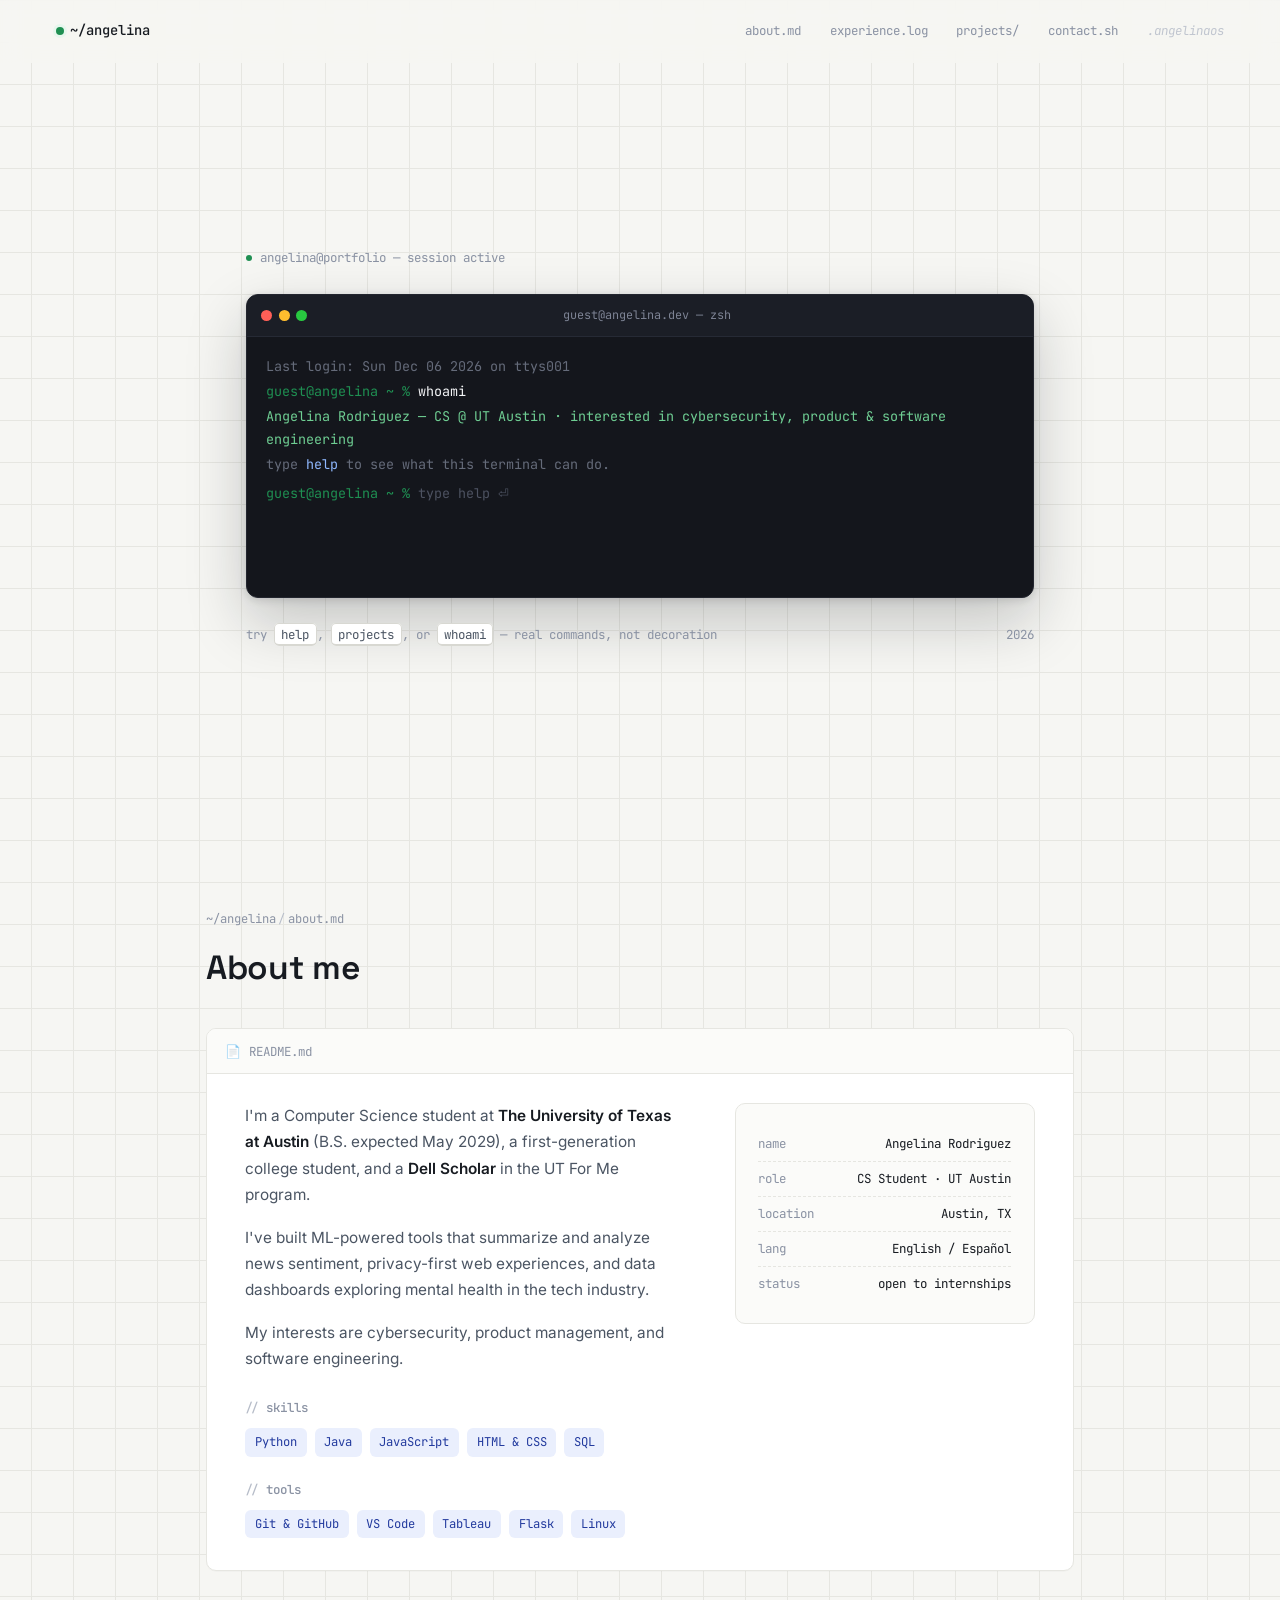
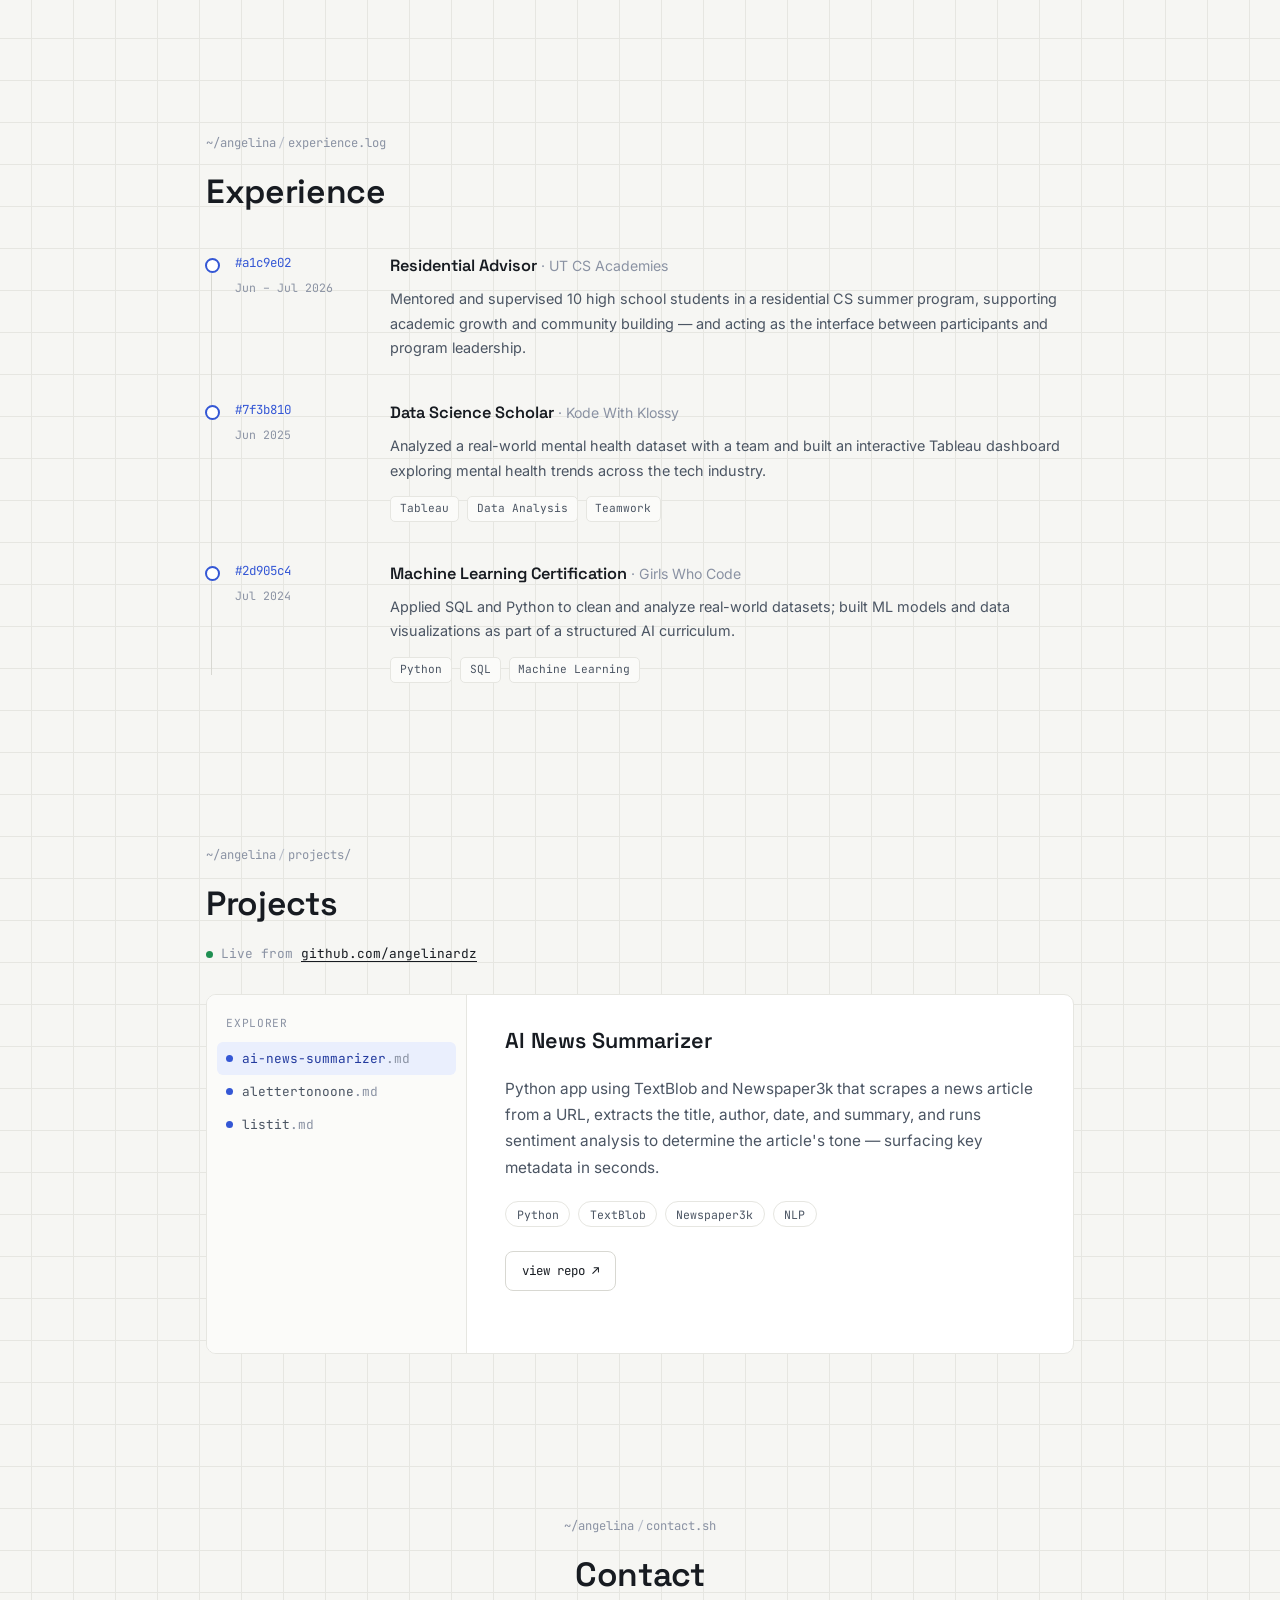
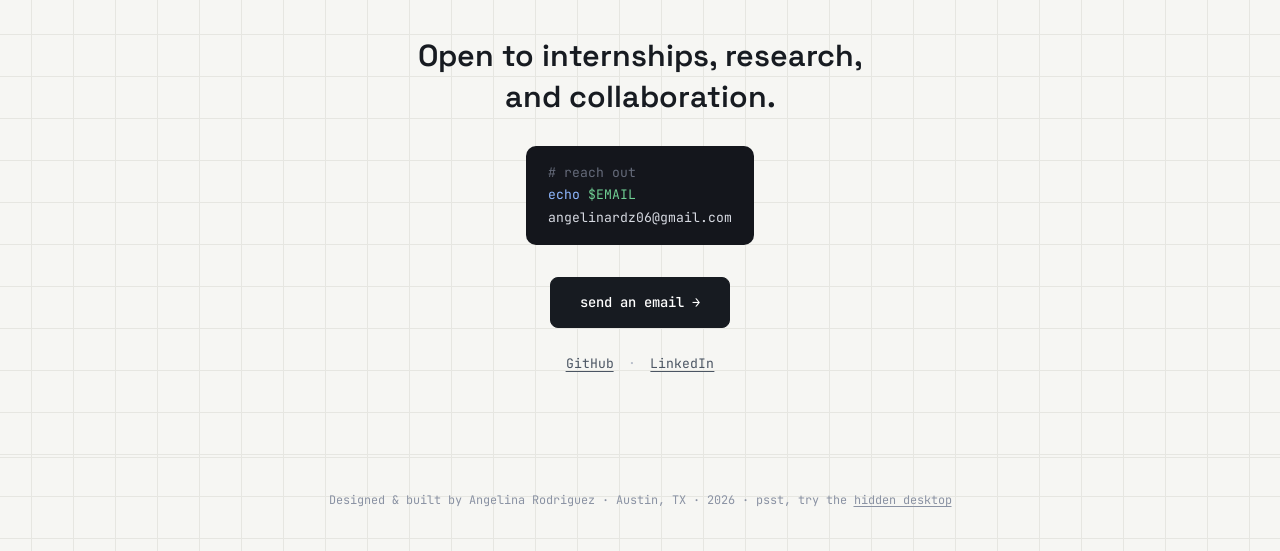
==== commit 192622fa: "Update interests to cybersecurity, product management, and software engineering Co-Authored-By: Clau" ====
--- a/index.html
+++ b/index.html
@@ -4,7 +4,7 @@
   <meta charset="UTF-8" />
   <meta name="viewport" content="width=device-width, initial-scale=1.0" />
   <title>Angelina Rodriguez — Portfolio</title>
-  <meta name="description" content="Portfolio of Angelina Rodriguez, Computer Science student at The University of Texas at Austin. Interested in ML/AI and software engineering." />
+  <meta name="description" content="Portfolio of Angelina Rodriguez, Computer Science student at The University of Texas at Austin. Interested in cybersecurity, product management, and software engineering." />
   <link rel="preconnect" href="https://fonts.googleapis.com" />
   <link rel="preconnect" href="https://fonts.gstatic.com" crossorigin />
   <link href="https://fonts.googleapis.com/css2?family=Space+Grotesk:wght@500;600;700&family=Inter:wght@400;500;600&family=JetBrains+Mono:wght@400;500;600&display=swap" rel="stylesheet" />
@@ -71,7 +71,7 @@
           <div class="about-text">
             <p>I'm a Computer Science student at <strong>The University of Texas at Austin</strong> (B.S. expected May 2029), a first-generation college student, and a <strong>Dell Scholar</strong> in the UT For Me program.</p>
             <p>I've built ML-powered tools that summarize and analyze news sentiment, privacy-first web experiences, and data dashboards exploring mental health in the tech industry.</p>
-            <p>I'm interested in machine learning, product management, and software engineering.</p>
+            <p>My interests are cybersecurity, product management, and software engineering.</p>
 
             <div class="about-facts">
               <div>
